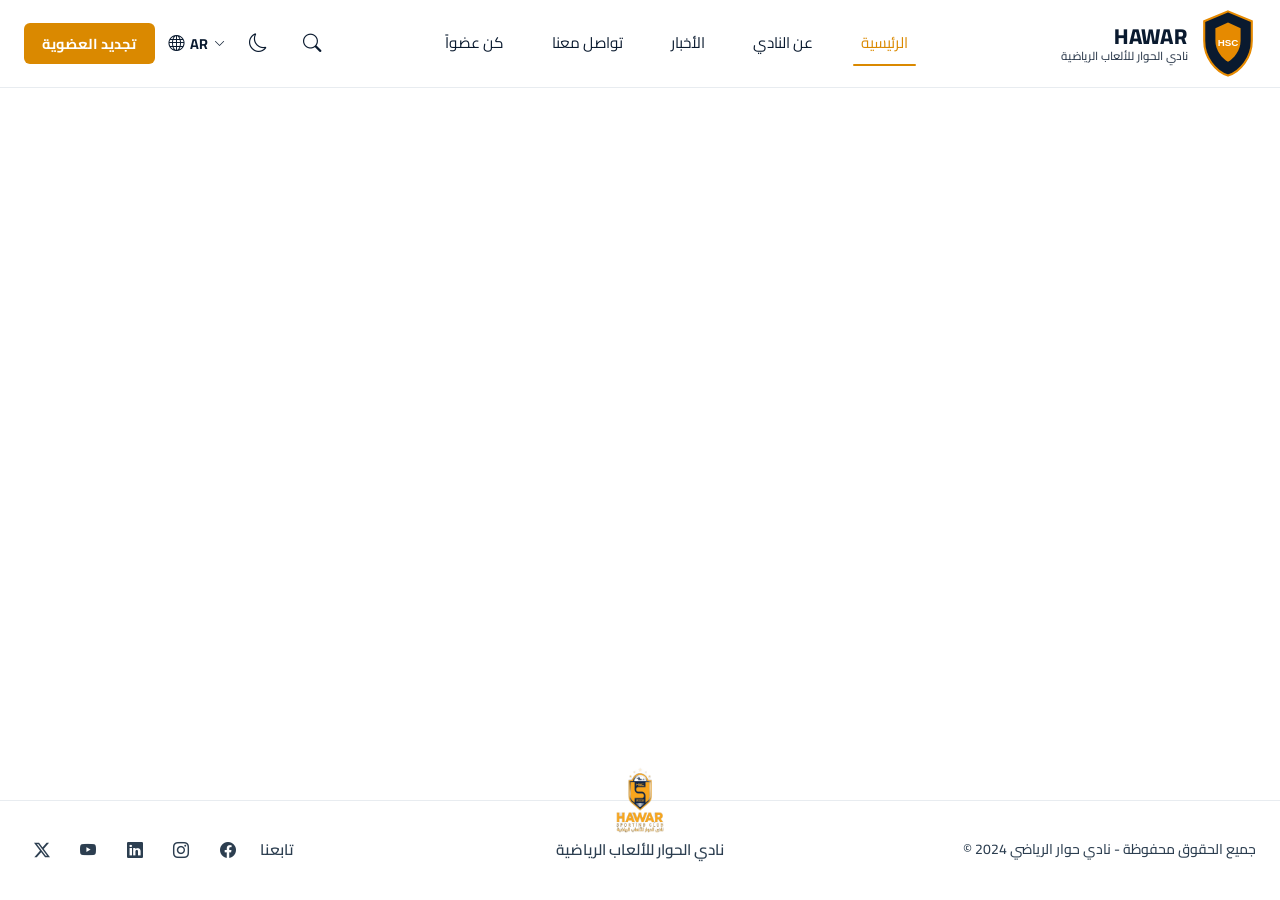
==== index.html @ 937f682c "Initial commit: Hawar Club UI with SCSS, RTL/LTR themes, and president pages Co-authored-by: Cursor " ====
<!DOCTYPE html>
<html lang="ar" dir="rtl">
<head>
    <meta charset="UTF-8">
    <meta name="viewport" content="width=device-width, initial-scale=1.0">
    <title>عن الرئيس</title>

    <link rel="stylesheet" href="css/slick-theme.css" />
    <link rel="stylesheet" href="css/slick.css" />

    <link rel="stylesheet" href="fonts/bootstrap-icons.min.css">
    <link rel="stylesheet" href="css/bootstrap.min.css">
    <link rel="stylesheet" href="css/styleAR.css">
</head>
<body>

    <!-- ===== Navbar ===== -->
    <header class="header">

        <nav class="navbar navbar-expand-lg">
            <div class="width-container">

                <a class="navbar-brand" href="index.html">
                    <img src="assets/Images/logo.svg"
                         alt="Hawar Club"
                         class="logo">
                    <span class="brand-text">
                        <span class="brand-name">HAWAR</span>
                        <span class="brand-sub">نادي الحوار للألعاب الرياضية</span>
                    </span>
                </a>

                <button class="navbar-toggler"
                        type="button"
                        data-bs-toggle="collapse"
                        data-bs-target="#mainNavbar"
                        aria-controls="mainNavbar"
                        aria-expanded="false"
                        aria-label="Toggle navigation">
                    <span class="navbar-toggler-icon"></span>
                </button>

                <div class="collapse navbar-collapse" id="mainNavbar">

                    <ul class="navbar-nav mx-auto">
                        <li class="nav-item">
                            <a class="nav-link active" href="index.html">الرئيسية</a>
                        </li>
                        <li class="nav-item has-dropdown">
                            <a class="nav-link" href="#">عن النادي</a>
                            <ul class="nav-dropdown">
                                <li>
                                    <a href="aboutPresident.html">رؤساء النادي</a>
                                </li>
                                <li>
                                    <a href="#">تاريخ النادي</a>
                                </li>
                            </ul>
                        </li>
                        <li class="nav-item">
                            <a class="nav-link" href="#">الأخبار</a>
                        </li>
                        <li class="nav-item">
                            <a class="nav-link" href="#">تواصل معنا</a>
                        </li>
                        <li class="nav-item">
                            <a class="nav-link" href="#">كن عضواً</a>
                        </li>
                    </ul>

                </div>

                <div class="navbar-actions">

                    <button type="button" class="icon-btn" aria-label="بحث">
                        <i class="bi bi-search"></i>
                    </button>

                    <button type="button"
                            class="icon-btn"
                            id="themeToggle"
                            aria-label="تبديل الوضع">
                        <i class="bi bi-moon" id="themeIcon"></i>
                    </button>

                    <div class="language d-flex align-items-center" role="button" tabindex="0" aria-label="اللغة">
                        <i class="bi bi-chevron-down"></i>
                        <span>AR</span>
                        <i class="bi bi-globe"></i>
                    </div>

                    <a href="#" class="btn-membership">تجديد العضوية</a>

                </div>

            </div>
        </nav>

    </header>

    <!-- ===== Page Content ===== -->
    <main>
        <!-- page content here -->
    </main>

    <!-- ===== Footer ===== -->
    <footer class="footer">

        <div class="width-container">

            <!-- Logo sits on the divider line -->
            <div class="footer-logo-wrap">
                <img src="images/logo.png"
                     alt="Hawar Club"
                     class="footer-logo">
            </div>

            <div class="footer-row">

                <p class="copyright">
                    جميع الحقوق محفوظة - نادي حوار الرياضي 2024 ©
                </p>

                <p class="footer-title">نادي الحوار للألعاب الرياضية</p>

                <div class="footer-social">
                    <span class="social-label">تابعنا</span>
                    <a href="#" aria-label="Facebook"><i class="bi bi-facebook"></i></a>
                    <a href="#" aria-label="Instagram"><i class="bi bi-instagram"></i></a>
                    <a href="#" aria-label="LinkedIn"><i class="bi bi-linkedin"></i></a>
                    <a href="#" aria-label="YouTube"><i class="bi bi-youtube"></i></a>
                    <a href="#" aria-label="X"><i class="bi bi-twitter-x"></i></a>
                </div>

            </div>

        </div>

    </footer>


    <script src="js/jquery-3.6.0.min.js"></script>
    <script src="js/slick.min.js"></script>

    <script src="js/bootstrap.bundle.min.js"></script>
    <script src="js/theme.js"></script>
    <script src="js/main.js"></script>
</body>
</html>
---- css/styleAR.css ----
@charset "UTF-8";
@import url("https://fonts.googleapis.com/css2?family=Cairo:wght@200;300;400;500;600;700;800;900&display=swap");
/*==============================================================================
    SCSS Variables
==============================================================================*/
/*==============================================================================
    Breakpoints
==============================================================================*/
/*==============================================================================
    Mixins
==============================================================================*/
/*==============================================================================
    Placeholders
==============================================================================*/
.footer-social a, .icon-btn {
  display: flex;
  flex-direction: row;
  justify-content: center;
  align-items: center;
}

/*==============================================================================
    Theme — Light is default
==============================================================================*/
:root {
  --primary: rgb(218, 137, 0);
  --primary-dark: #C97400;
  --navy: #0A1A2F;
  --text-color: rgba(13, 31, 55, 1);
  --body-bg: #F6F9Fc;
  --surface: #FFFFFF;
  --surface-hover: #FAFAFA;
  --heading: #0A1A2F;
  --text: #5A6577;
  --border: #E8ECF0;
  --shadow: 0 8px 20px rgba(0, 0, 0, 0.08);
  --card-bg: rgba(255, 255, 255, 1);
  --navbar-bg: #FFFFFF;
  --navbar-text: #0A1A2F;
  --navbar-border: #E8ECF0;
  --footer-bg: rgba(255, 255, 255, 1);
  --footer-text: #2C3E50;
  --footer-muted: #2C3E50;
  --footer-border: #E8ECF0;
  --footer-icon-bg: transparent;
  --footer-icon-color: #2C3E50;
  --breadcrumb-link: #6B7280;
  --breadcrumb-active: #0A1A2F;
  --breadcrumb-divider: #6B7280;
  --dropdown-bg: #FFFFFF;
  --dropdown-text: #0A1A2F;
  --dropdown-border: #E8ECF0;
  --scrollbar-track: #D1D5DB;
  --scrollbar-thumb: rgba(13, 31, 55, 1);
  --slick-dot: #0A1A2F;
}

[data-theme=dark] {
  --text-color: rgba(255, 255, 255, 1);
  --body-bg: rgba(13, 31, 55, 1);
  --surface: #0C1F38;
  --surface-hover: #122845;
  --heading: #FFFFFF;
  --text: #C5CDD8;
  --border: #1A2F4A;
  --shadow: none;
  --card-bg: rgba(4, 22, 45, 1);
  --navbar-bg: #05162B;
  --navbar-text: #FFFFFF;
  --navbar-border: #1A2F4A;
  --footer-bg: rgba(4, 22, 45, 1);
  --footer-text: #D8DEE6;
  --footer-muted: #D8DEE6;
  --footer-border: #1A2F4A;
  --footer-icon-bg: #FFFFFF;
  --footer-icon-color: #05162B;
  --breadcrumb-link: rgba(255, 255, 255, 0.75);
  --breadcrumb-active: #FFFFFF;
  --breadcrumb-divider: rgba(255, 255, 255, 0.75);
  --dropdown-bg: #05162B;
  --dropdown-text: #FFFFFF;
  --dropdown-border: #1A2F4A;
  --scrollbar-track: rgba(255, 255, 255, 0.35);
  --scrollbar-thumb: rgba(218, 137, 0, 1);
  --slick-dot: #FFFFFF;
}

/*==============================================================================
    Base
==============================================================================*/
*,
*::before,
*::after {
  box-sizing: border-box;
}

html {
  height: 100%;
  scroll-behavior: smooth;
  overflow-x: hidden;
  font-size: 16px;
}

.hawar-body {
  background-color: var(--body-bg);
  color: var(--text-color);
}

body {
  margin: 0;
  min-height: 100%;
  min-height: 100vh;
  display: flex;
  flex-direction: column;
  font-family: "Cairo", sans-serif;
  font-size: 1rem;
  font-weight: 400;
  line-height: 1.6;
  overflow-x: hidden;
  transition: background-color 0.25s ease;
}

main {
  flex: 1 0 auto;
}

.footer {
  margin-top: auto;
  flex-shrink: 0;
}

a {
  text-decoration: none;
  color: inherit;
  transition: all 0.3s ease;
}
a:hover {
  color: var(--primary);
}

img {
  max-width: 100%;
  height: auto;
  display: block;
}

button {
  font-family: inherit;
  cursor: pointer;
}

.width-container {
  width: 100%;
  max-width: 1440px;
  margin-inline: auto;
  padding-inline: 24px;
}

/*==============================================================================
    Layout Partials — Navbar & Footer only
==============================================================================*/
/*==============================================================================
    Layout / Navbar
==============================================================================*/
.header {
  position: relative;
  z-index: 999;
}

.navbar {
  height: 88px;
  padding: 0;
  background: var(--navbar-bg);
  border-bottom: 1px solid var(--navbar-border);
  transition: background-color 0.25s ease;
}
.navbar .width-container {
  width: 100%;
  height: 100%;
  display: flex;
  flex-direction: row;
  justify-content: space-between;
  align-items: center;
  flex-wrap: nowrap;
  gap: 1.5rem;
}
.navbar.sticky {
  position: fixed;
  inset: 0 0 auto;
  width: 100%;
  background: var(--navbar-bg);
  box-shadow: 0 8px 20px rgba(0, 0, 0, 0.08);
}

/*======================================
    Brand
======================================*/
.navbar-brand {
  display: flex;
  flex-direction: row;
  justify-content: flex-start;
  align-items: center;
  gap: 0.75rem;
  flex-shrink: 0;
  margin: 0;
  padding: 0;
  text-decoration: none;
}
.navbar-brand .logo {
  width: 56px;
  height: auto;
  transition: all 0.3s ease;
}
.navbar-brand .brand-text {
  display: flex;
  flex-direction: column;
  line-height: 1.2;
}
.navbar-brand .brand-name {
  font-size: 1.35rem;
  font-weight: 800;
  letter-spacing: 0.04em;
  color: var(--navbar-text);
  text-transform: uppercase;
}
.navbar-brand .brand-sub {
  font-size: 0.72rem;
  font-weight: 500;
  color: var(--navbar-text);
  opacity: 0.85;
  white-space: nowrap;
}
.navbar-brand:hover .logo {
  transform: scale(1.04);
}
.navbar-brand:hover .brand-name,
.navbar-brand:hover .brand-sub {
  color: var(--navbar-text);
}

/*======================================
    Navigation Links
======================================*/
.navbar-nav {
  display: flex;
  flex-direction: row;
  justify-content: center;
  align-items: center;
  gap: 2rem;
  margin: 0;
}
.navbar-nav .nav-item {
  position: relative;
}
.navbar-nav .nav-link {
  position: relative;
  padding: 0;
  height: 88px;
  display: flex;
  flex-direction: row;
  justify-content: center;
  align-items: center;
  color: var(--navbar-text);
  font-size: 0.95rem;
  font-weight: 400;
  white-space: nowrap;
  transition: all 0.3s ease;
}
.navbar-nav .nav-link:hover, .navbar-nav .nav-link.active {
  color: rgb(218, 137, 0);
}
.navbar-nav .nav-link::after {
  content: "";
  position: absolute;
  inset-inline-start: 0;
  bottom: 22px;
  width: 0;
  height: 2px;
  background: rgb(218, 137, 0);
  border-radius: 20px;
  transition: all 0.3s ease;
}
.navbar-nav .nav-link:hover::after, .navbar-nav .nav-link.active::after {
  width: 100%;
}
.navbar-nav .nav-item.has-dropdown:hover > .nav-link, .navbar-nav .nav-item.has-dropdown:focus-within > .nav-link {
  color: rgb(218, 137, 0);
}
.navbar-nav .nav-item.has-dropdown:hover > .nav-link::after, .navbar-nav .nav-item.has-dropdown:focus-within > .nav-link::after {
  width: 100%;
}
.navbar-nav .nav-item.has-dropdown:hover > .nav-dropdown, .navbar-nav .nav-item.has-dropdown:focus-within > .nav-dropdown {
  opacity: 1;
  visibility: visible;
  transform: translateY(0);
}
.navbar-nav .nav-dropdown {
  position: absolute;
  top: 100%;
  inset-inline-start: 0;
  z-index: 1000;
  min-width: 180px;
  margin: 0;
  padding: 0;
  list-style: none;
  background: var(--dropdown-bg);
  border: 1px solid var(--dropdown-border);
  box-shadow: 0 8px 20px rgba(0, 0, 0, 0.08);
  opacity: 0;
  visibility: hidden;
  transform: translateY(8px);
  transition: all 0.3s ease;
}
.navbar-nav .nav-dropdown li {
  border-bottom: 1px solid var(--dropdown-border);
}
.navbar-nav .nav-dropdown li:last-child {
  border-bottom: 0;
}
.navbar-nav .nav-dropdown a {
  display: block;
  padding: 0.85rem 1.15rem;
  color: var(--dropdown-text);
  font-size: 0.9rem;
  font-weight: 500;
  white-space: nowrap;
  transition: all 0.3s ease;
}
.navbar-nav .nav-dropdown a:hover, .navbar-nav .nav-dropdown a.active {
  background: rgb(218, 137, 0);
  color: #ffffff;
}

/*======================================
    Actions (search / theme / lang / CTA)
======================================*/
.navbar-actions {
  display: flex;
  flex-direction: row;
  justify-content: center;
  align-items: center;
  gap: 0.85rem;
  flex-shrink: 0;
}

.icon-btn {
  width: 40px;
  height: 40px;
  padding: 0;
  background: transparent;
  border: 0;
  color: var(--navbar-text);
  transition: all 0.3s ease;
}
.icon-btn i {
  font-size: 1.15rem;
  line-height: 1;
}
.icon-btn:hover {
  color: rgb(218, 137, 0);
}

.language {
  display: flex;
  flex-direction: row;
  justify-content: center;
  align-items: center;
  gap: 0.35rem;
  color: var(--navbar-text);
  font-size: 0.9rem;
  font-weight: 700;
  cursor: pointer;
  -webkit-user-select: none;
     -moz-user-select: none;
          user-select: none;
  transition: all 0.3s ease;
}
.language i {
  font-size: 1rem;
}
.language .bi-chevron-down {
  font-size: 0.7rem;
}
.language:hover {
  color: rgb(218, 137, 0);
}

.btn-membership {
  display: inline-flex;
  align-items: center;
  justify-content: center;
  padding: 0.55rem 1.15rem;
  background: rgb(218, 137, 0);
  color: #ffffff;
  font-size: 0.9rem;
  font-weight: 700;
  border: 0;
  border-radius: 6px;
  white-space: nowrap;
  transition: all 0.3s ease;
}
.btn-membership:hover {
  background: #C97400;
  color: #ffffff;
}

/*======================================
    Mobile Toggle
======================================*/
.navbar-toggler {
  border: 0;
  background: transparent;
  padding: 0.25rem;
  color: var(--navbar-text);
  box-shadow: none;
}
.navbar-toggler:focus {
  box-shadow: none;
}
.navbar-toggler .navbar-toggler-icon {
  width: 1.5rem;
  height: 1.5rem;
  background-image: none;
  display: flex;
  flex-direction: row;
  justify-content: center;
  align-items: center;
}
.navbar-toggler .navbar-toggler-icon::before {
  content: "\f479";
  font-family: "bootstrap-icons";
  font-size: 1.5rem;
  color: var(--navbar-text);
}

/*==============================================================================
    Layout / Footer
    Logo sits above the divider line (Figma)
==============================================================================*/
.footer {
  position: relative;
  padding-bottom: 2rem;
  padding-top: 0;
  background: var(--footer-bg);
  color: var(--footer-text);
  overflow-x: clip;
  transition: background-color 0.25s ease;
}
.footer::before {
  content: "";
  position: absolute;
  top: 0;
  left: 0;
  right: 0;
  width: 100%;
  height: 1px;
  background: var(--footer-border);
  pointer-events: none;
}
.footer .width-container {
  position: relative;
  width: 100%;
}

/*======================================
    Logo — centered, sits on the divider
======================================*/
.footer-logo-wrap {
  position: absolute;
  top: 0;
  left: 50%;
  transform: translate(-50%, -50%);
  z-index: 2;
  padding-inline: 16px;
  transition: background-color 0.25s ease;
}

.footer-logo {
  width: 85px;
  height: 85px;
  display: block;
}

/*======================================
    Divider row — line + content under it
======================================*/
.footer-row {
  display: flex;
  flex-direction: row;
  justify-content: space-between;
  align-items: center;
  gap: 1.5rem;
  flex-wrap: wrap;
  padding-top: 2rem;
}

.footer-title {
  margin: 0;
  flex: 0 1 auto;
  font-size: 0.95rem;
  font-weight: 600;
  line-height: 1.4;
  color: var(--footer-text);
  text-align: center;
  white-space: nowrap;
}

.copyright {
  margin: 0;
  flex: 1 1 240px;
  font-size: 0.875rem;
  font-weight: 500;
  line-height: 1.4;
  color: var(--footer-muted);
  text-align: start;
}

.footer-social {
  display: flex;
  flex-direction: row;
  justify-content: flex-end;
  align-items: center;
  flex: 1 1 240px;
  flex-wrap: wrap;
  gap: 0.65rem;
}
.footer-social .social-label {
  font-size: 0.95rem;
  font-weight: 600;
  color: var(--footer-text);
  margin-inline-end: 0.25rem;
}
.footer-social a {
  width: 36px;
  height: 36px;
  border-radius: 50%;
  background: var(--footer-icon-bg);
  color: var(--footer-icon-color);
  transition: all 0.3s ease;
}
.footer-social a i {
  font-size: 1rem;
  line-height: 1;
}
.footer-social a:hover {
  background: rgb(218, 137, 0);
  color: #ffffff;
}

/*======================================
    Large tablets & down (< 992px)
======================================*/
@media (max-width: 992px) {
  html {
    font-size: 15px;
  }
  .navbar {
    height: auto;
    min-height: 72px;
    padding-block: 0.75rem;
  }
  .navbar .width-container {
    display: flex;
    flex-wrap: wrap;
    align-items: center;
    -moz-column-gap: 0.75rem;
         column-gap: 0.75rem;
    row-gap: 0.75rem;
  }
  .navbar-brand {
    order: 1;
    margin-inline-end: auto;
  }
  .navbar-brand .logo {
    width: 48px;
  }
  .navbar-brand .brand-name {
    font-size: 1.15rem;
  }
  .navbar-toggler {
    order: 2;
    display: block;
    margin-inline-start: 0;
  }
  .navbar-actions {
    order: 3;
    flex: 0 0 100%;
    width: 100%;
    justify-content: space-around;
    gap: 0.5rem;
    padding-top: 0.75rem;
    border-top: 1px solid var(--navbar-border);
  }
  .navbar-actions .btn-membership {
    padding: 0.45rem 0.75rem;
    font-size: 0.8rem;
  }
  .navbar-actions .language span {
    display: none;
  }
  .navbar-collapse {
    order: 4;
    flex: 0 0 100%;
    width: 100%;
    margin-top: 0;
    padding-top: 0.75rem;
    border-top: 1px solid var(--navbar-border);
  }
  .navbar-nav {
    flex-direction: column;
    align-items: stretch;
    gap: 0;
  }
  .navbar-nav .nav-link {
    height: auto;
    padding: 0.85rem 0;
    justify-content: flex-start;
  }
  .navbar-nav .nav-link::after {
    display: none;
  }
  .navbar-nav .nav-item.has-dropdown > .nav-dropdown {
    position: static;
    opacity: 1;
    visibility: visible;
    transform: none;
    box-shadow: none;
    border: 0;
    margin-inline-start: 0.75rem;
    margin-bottom: 0.5rem;
    background: transparent;
    min-width: 0;
  }
  .navbar-nav .nav-item.has-dropdown > .nav-dropdown a {
    padding: 0.65rem 0.85rem;
  }
  .footer {
    padding-bottom: 1.75rem;
    padding-top: 0;
    text-align: center;
  }
  .footer-logo {
    width: 60px;
    height: 60px;
  }
  .footer-row {
    flex-direction: column;
    align-items: center;
    gap: 1.25rem;
    padding-top: 1.5rem;
  }
  .copyright,
  .footer-social,
  .footer-title {
    flex: 0 0 auto;
    width: 100%;
    justify-content: center;
    text-align: center;
  }
  .footer-title {
    white-space: normal;
    order: -1;
  }
  .width-container {
    padding-inline: 16px;
  }
}
/*======================================
    Tablets & phones (< 768px)
======================================*/
@media (max-width: 768px) {
  html {
    font-size: 14px;
  }
  .about-president {
    padding-block: 1.5rem 2rem;
  }
  .about-president .president-image img {
    height: auto;
    max-height: none;
  }
  .about-president .president-scroll {
    max-height: none !important;
    height: auto;
    overflow: visible;
  }
  .about-president .president-details {
    max-height: none !important;
    height: auto;
    overflow: visible !important;
    padding-inline-end: 0;
  }
  .about-president .president-scrollbar {
    display: none !important;
  }
  .page-title {
    font-size: 1.5rem;
  }
}
/*======================================
    Small phones (< 576px)
======================================*/
@media (max-width: 576px) {
  html {
    font-size: 13px;
  }
  .navbar-actions .btn-membership {
    padding: 0.4rem 0.6rem;
    font-size: 0.75rem;
  }
  .navbar-actions .icon-btn {
    width: 36px;
    height: 36px;
  }
  .card img {
    height: 400px !important;
  }
  .footer-logo {
    width: 52px;
    height: 52px;
  }
  .copyright {
    font-size: 0.8rem;
  }
}
/*==============================================================================
    Global Slick Dots
==============================================================================*/
.slick-dots {
  position: relative;
  bottom: 0;
  display: flex !important;
  justify-content: center;
  align-items: center;
  gap: 0.5rem;
  margin: 1.25rem 0 0;
  padding: 0;
  list-style: none;
  width: 100%;
}
.slick-dots li {
  width: auto;
  height: auto;
  margin: 0;
  padding: 0;
}
.slick-dots li button {
  width: 8px;
  height: 8px;
  padding: 0;
  border: 0;
  border-radius: 50px;
  background: var(--slick-dot);
  opacity: 1;
  font-size: 0;
  line-height: 0;
  transition: all 0.3s ease;
}
.slick-dots li button::before {
  display: none;
}
.slick-dots li button:hover, .slick-dots li button:focus {
  opacity: 0.75;
}
.slick-dots li.slick-active button {
  width: 28px;
  height: 8px;
  border-radius: 50px;
  background: var(--slick-dot);
  opacity: 1;
}

/*==============================================================================
    Breadcrumb + Page Title
==============================================================================*/
.breadcrumb {
  --bs-breadcrumb-divider: "/";
  display: flex;
  flex-wrap: wrap;
  align-items: center;
  margin-bottom: 0.75rem;
  padding: 0;
  background: transparent;
  font-size: 0.95rem;
  font-weight: 400;
  list-style: none;
}
.breadcrumb .breadcrumb-item {
  display: inline-flex;
  align-items: center;
  float: none;
}
.breadcrumb .breadcrumb-item a {
  color: var(--breadcrumb-link);
  font-weight: 400;
}
.breadcrumb .breadcrumb-item a:hover {
  color: var(--primary);
}
.breadcrumb .breadcrumb-item.active {
  color: var(--breadcrumb-active);
  font-weight: 700;
}
.breadcrumb .breadcrumb-item + .breadcrumb-item {
  padding-left: 0;
  padding-right: 0;
}
.breadcrumb .breadcrumb-item + .breadcrumb-item::before {
  float: none;
  padding-left: 0.5rem;
  padding-right: 0.5rem;
  color: var(--breadcrumb-divider);
  font-weight: 400;
  content: "/";
}

.page-title {
  margin: 0;
  font-size: clamp(1.75rem, 2.5vw, 2.25rem);
  font-weight: 400;
  color: var(--heading);
}

.about-president {
  flex: 1 0 auto;
  padding-block: 2rem 3rem;
}
.about-president .president-info .president-image img {
  height: 37rem;
  -o-object-fit: cover;
     object-fit: cover;
  -o-object-position: top;
     object-position: top;
}
.about-president .president-info .president-scroll {
  position: relative;
  max-height: none;
}
.about-president .president-info .president-details {
  color: var(--text-color);
  font-size: 0.9rem;
  max-height: 34rem;
  overflow-y: auto;
  padding-inline-end: 1rem;
  scrollbar-width: none;
  -ms-overflow-style: none;
}
.about-president .president-info .president-details::-webkit-scrollbar {
  display: none;
  width: 0;
  height: 0;
}
.about-president .president-info .president-scrollbar {
  position: absolute;
  inset-block: 0;
  inset-inline-end: 0;
  width: 8px;
  background: transparent;
  border-radius: 50px;
  pointer-events: auto;
  opacity: 0;
  transition: opacity 0.2s ease;
}
.about-president .president-info .president-scrollbar.is-visible, .about-president .president-info .president-scrollbar.is-dragging {
  opacity: 1;
}
.about-president .president-info .president-scrollbar::before {
  content: "";
  position: absolute;
  inset-block: 0;
  width: 6px;
  background: var(--scrollbar-track);
  border-radius: 50px;
  pointer-events: none;
}
.about-president .president-info .president-scrollbar-thumb {
  position: absolute;
  top: 0;
  z-index: 1;
  width: 6px;
  min-height: 32px;
  margin-inline: auto;
  background: var(--scrollbar-thumb);
  border-radius: 50px;
  pointer-events: auto;
}
.about-president .president-info .president-scrollbar-thumb:active {
  cursor: grabbing;
}
.about-president .president-slider .slider .slick-list {
  padding: 4px 0 8px;
  margin: 0 -12px;
}
.about-president .president-slider .slider .slick-slide {
  padding: 0 1.5rem;
  margin: 0 !important;
}
.about-president .president-slider .slider .slick-slide > div {
  height: 100%;
}
.about-president .president-slider .slider .card {
  background: var(--card-bg);
  color: var(--text-color);
  border: 1px solid var(--primary);
  overflow: hidden;
  height: 100%;
  box-shadow: none;
  transition: border-color 0.25s ease;
}
.about-president .president-slider .slider .card img {
  height: 500px;
  -o-object-fit: cover;
     object-fit: cover;
  -o-object-position: top;
     object-position: top;
  display: block;
}/*# sourceMappingURL=styleAR.css.map */
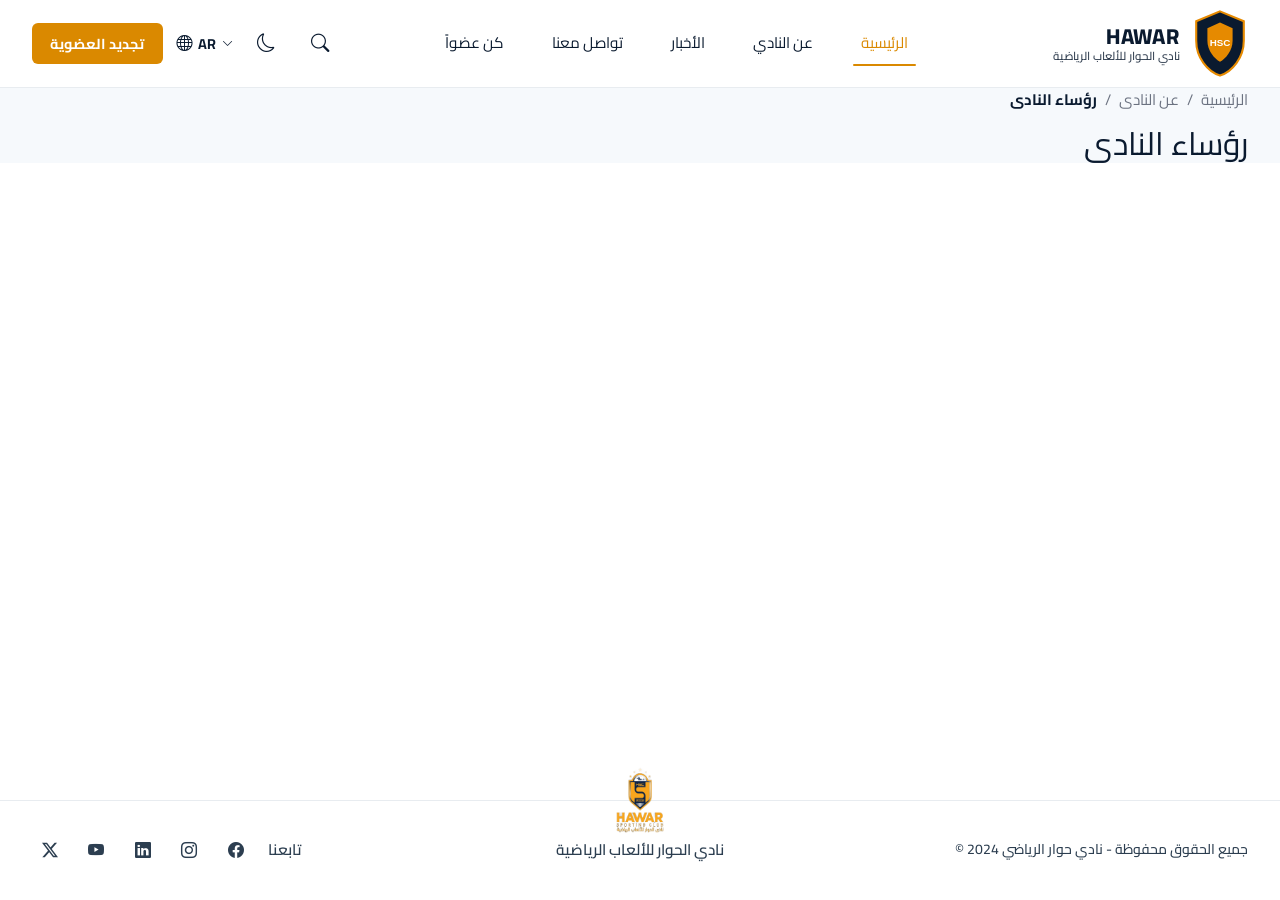
==== commit 6c5c7131: "News & NewsDetails" ====
--- a/index.html
+++ b/index.html
@@ -3,14 +3,20 @@
 <head>
     <meta charset="UTF-8">
     <meta name="viewport" content="width=device-width, initial-scale=1.0">
-    <title>عن الرئيس</title>
+    <title>Hawar Club</title>
+    <script src="js/lang-boot.js"></script>
 
     <link rel="stylesheet" href="css/slick-theme.css" />
     <link rel="stylesheet" href="css/slick.css" />
 
     <link rel="stylesheet" href="fonts/bootstrap-icons.min.css">
     <link rel="stylesheet" href="css/bootstrap.min.css">
-    <link rel="stylesheet" href="css/styleAR.css">
+    <link id="mainStylesheet" rel="stylesheet" href="css/styleAR.css">
+    <script>
+        if (window.__hawarLang === "en") {
+            document.getElementById("mainStylesheet").href = "css/styleEN.css";
+        }
+    </script>
 </head>
 <body>
 
@@ -26,7 +32,7 @@
                          class="logo">
                     <span class="brand-text">
                         <span class="brand-name">HAWAR</span>
-                        <span class="brand-sub">نادي الحوار للألعاب الرياضية</span>
+                        <span class="brand-sub" data-i18n="brandSub">نادي الحوار للألعاب الرياضية</span>
                     </span>
                 </a>
 
@@ -44,21 +50,21 @@
 
                     <ul class="navbar-nav mx-auto">
                         <li class="nav-item">
-                            <a class="nav-link active" href="index.html">الرئيسية</a>
+                            <a class="nav-link active" href="index.html" data-i18n="home">الرئيسية</a>
                         </li>
                         <li class="nav-item has-dropdown">
-                            <a class="nav-link" href="#">عن النادي</a>
+                            <a class="nav-link" href="#" data-i18n="about">عن النادي</a>
                             <ul class="nav-dropdown">
                                 <li>
-                                    <a href="aboutPresident.html">رؤساء النادي</a>
+                                    <a href="aboutPresident.html" data-i18n="presidents">رؤساء النادي</a>
                                 </li>
                                 <li>
-                                    <a href="#">تاريخ النادي</a>
+                                    <a href="aboutHistory.html" data-i18n="history">تاريخ النادي</a>
                                 </li>
                             </ul>
                         </li>
                         <li class="nav-item">
-                            <a class="nav-link" href="#">الأخبار</a>
+                            <a class="nav-link" href="newsList.html" data-i18n="news">الأخبار</a>
                         </li>
                         <li class="nav-item">
                             <a class="nav-link" href="#">تواصل معنا</a>
@@ -89,7 +95,7 @@
                         <i class="bi bi-globe"></i>
                     </div>
 
-                    <a href="#" class="btn-membership">تجديد العضوية</a>
+                    <a href="#" class="btn-membership" data-i18n="renew">تجديد العضوية</a>
 
                 </div>
 
@@ -99,9 +105,20 @@
     </header>
 
     <!-- ===== Page Content ===== -->
-    <main>
-        <!-- page content here -->
-    </main>
+    <section class=" hawar-body">
+        <div class="width-container">
+            <!-- BreadCrumb -->
+            <nav aria-label="breadcrumb">
+                <ol class="breadcrumb">
+                    <li class="breadcrumb-item"><a href="#">الرئيسية</a></li>
+                    <li class="breadcrumb-item"><a href="#">عن النادى</a></li>
+                    <li class="breadcrumb-item active" aria-current="page">رؤساء النادى</li>
+                </ol>
+            </nav>
+
+            <h1 class="page-title">رؤساء النادى</h1>
+        </div>
+    </section>
 
     <!-- ===== Footer ===== -->
     <footer class="footer">
@@ -117,14 +134,14 @@
 
             <div class="footer-row">
 
-                <p class="copyright">
+                <p class="copyright" data-i18n="copyright">
                     جميع الحقوق محفوظة - نادي حوار الرياضي 2024 ©
                 </p>
 
-                <p class="footer-title">نادي الحوار للألعاب الرياضية</p>
+                <p class="footer-title" data-i18n="footerTitle">نادي الحوار للألعاب الرياضية</p>
 
                 <div class="footer-social">
-                    <span class="social-label">تابعنا</span>
+                    <span class="social-label" data-i18n="follow">تابعنا</span>
                     <a href="#" aria-label="Facebook"><i class="bi bi-facebook"></i></a>
                     <a href="#" aria-label="Instagram"><i class="bi bi-instagram"></i></a>
                     <a href="#" aria-label="LinkedIn"><i class="bi bi-linkedin"></i></a>
@@ -143,6 +160,7 @@
     <script src="js/slick.min.js"></script>
 
     <script src="js/bootstrap.bundle.min.js"></script>
+    <script src="js/language.js"></script>
     <script src="js/theme.js"></script>
     <script src="js/main.js"></script>
 </body>
--- a/css/styleAR.css
+++ b/css/styleAR.css
@@ -12,7 +12,8 @@
 /*==============================================================================
     Placeholders
 ==============================================================================*/
-.footer-social a, .icon-btn {
+.news-details .image-gallery_slider-arrow, .gallery-lightbox-prev,
+.gallery-lightbox-next, .gallery-lightbox-close, .image-gallery-arrow, .footer-social a, .icon-btn {
   display: flex;
   flex-direction: row;
   justify-content: center;
@@ -20,7 +21,7 @@
 }
 
 /*==============================================================================
-    Theme — Light is default
+    Theme â€” Light is default
 ==============================================================================*/
 :root {
   --primary: rgb(218, 137, 0);
@@ -35,6 +36,7 @@
   --border: #E8ECF0;
   --shadow: 0 8px 20px rgba(0, 0, 0, 0.08);
   --card-bg: rgba(255, 255, 255, 1);
+  --overlay-bg: rgba(255, 255, 255, .7);
   --navbar-bg: #FFFFFF;
   --navbar-text: #0A1A2F;
   --navbar-border: #E8ECF0;
@@ -65,6 +67,7 @@
   --border: #1A2F4A;
   --shadow: none;
   --card-bg: rgba(4, 22, 45, 1);
+  --overlay-bg: rgba(4, 22, 45, 0.7);
   --navbar-bg: #05162B;
   --navbar-text: #FFFFFF;
   --navbar-border: #1A2F4A;
@@ -120,6 +123,66 @@
   transition: background-color 0.25s ease;
 }
 
+.object-fit-cover {
+  -o-object-fit: cover;
+     object-fit: cover;
+}
+
+.object-position-top {
+  -o-object-position: top;
+     object-position: top;
+}
+
+.pagination {
+  display: flex;
+  flex-wrap: wrap;
+  align-items: center;
+  justify-content: center;
+  gap: 0.5rem;
+  padding: 0;
+  margin: 0;
+}
+.pagination .page-item {
+  margin: 0;
+}
+.pagination .page-item:not(:first-child) .page-link {
+  margin-inline-start: 0;
+  margin-left: 0;
+  margin-right: 0;
+}
+.pagination .page-link {
+  display: flex;
+  align-items: center;
+  justify-content: center;
+  min-width: 2.25rem;
+  color: rgb(51, 51, 51);
+  background-color: rgb(255, 255, 255);
+  border: 1px solid var(--border);
+  transition: all 0.3s ease;
+  border-radius: 6px;
+  margin: 0;
+  font-weight: 600;
+  font-size: 13px;
+}
+.pagination .page-link:hover, .pagination .page-link:focus {
+  color: rgb(255, 255, 255);
+  background-color: var(--primary);
+  border-color: var(--border);
+}
+.pagination .page-link:disabled, .pagination .page-link.disabled {
+  color: rgb(124, 124, 124);
+  pointer-events: none;
+}
+.pagination .page-link i {
+  color: var(--text-color);
+}
+.pagination .page-item.active .page-link {
+  z-index: 3;
+  color: white !important;
+  background-color: var(--primary);
+  border-color: var(--primary);
+}
+
 main {
   flex: 1 0 auto;
 }
@@ -153,18 +216,19 @@
   width: 100%;
   max-width: 1440px;
   margin-inline: auto;
-  padding-inline: 24px;
+  padding-inline: 2rem;
+  position: relative;
 }
 
 /*==============================================================================
-    Layout Partials — Navbar & Footer only
+    Layout Partials â€” Navbar & Footer only
 ==============================================================================*/
 /*==============================================================================
     Layout / Navbar
 ==============================================================================*/
 .header {
   position: relative;
-  z-index: 999;
+  z-index: 1100;
 }
 
 .navbar {
@@ -292,13 +356,14 @@
 .navbar-nav .nav-item.has-dropdown:hover > .nav-dropdown, .navbar-nav .nav-item.has-dropdown:focus-within > .nav-dropdown {
   opacity: 1;
   visibility: visible;
-  transform: translateY(0);
+  pointer-events: auto;
+  transition-delay: 0s;
 }
 .navbar-nav .nav-dropdown {
   position: absolute;
   top: 100%;
   inset-inline-start: 0;
-  z-index: 1000;
+  z-index: 1101;
   min-width: 180px;
   margin: 0;
   padding: 0;
@@ -308,8 +373,17 @@
   box-shadow: 0 8px 20px rgba(0, 0, 0, 0.08);
   opacity: 0;
   visibility: hidden;
-  transform: translateY(8px);
-  transition: all 0.3s ease;
+  pointer-events: none;
+  transition: opacity 0.2s ease, visibility 0.2s ease;
+  transition-delay: 0.12s;
+}
+.navbar-nav .nav-dropdown::before {
+  content: "";
+  position: absolute;
+  left: 0;
+  right: 0;
+  bottom: 100%;
+  height: 12px;
 }
 .navbar-nav .nav-dropdown li {
   border-bottom: 1px solid var(--dropdown-border);
@@ -547,6 +621,189 @@
   color: #ffffff;
 }
 
+/*==============================================================================
+    Global Image Gallery + Lightbox (class-based, reusable)
+    Must stay above responsive so breakpoint flex widths win.
+==============================================================================*/
+.image-gallery {
+  position: relative;
+  display: flex;
+  align-items: center;
+  gap: 0.75rem;
+  margin-top: 1.25rem;
+}
+
+.image-gallery-viewport {
+  flex: 1;
+  min-width: 0;
+  overflow: hidden;
+  padding: 2px;
+  margin: -2px;
+}
+
+.image-gallery-track {
+  display: flex;
+  width: 100%;
+  gap: 1rem;
+  transition: transform 0.35s ease;
+}
+
+.image-gallery-item {
+  flex: 0 0 calc((100% - 4rem) / 5);
+  padding: 0;
+  border: 0;
+  background: transparent;
+  cursor: pointer;
+  border-radius: 16px;
+  overflow: visible;
+  outline: none;
+}
+.image-gallery-item:focus-visible {
+  box-shadow: 0 0 0 3px rgba(218, 137, 0, 0.45);
+}
+
+.image-gallery-thumb {
+  display: block;
+  width: 100%;
+  aspect-ratio: 4/3;
+  -o-object-fit: cover;
+     object-fit: cover;
+  border-radius: 16px;
+  border: 0;
+  box-shadow: 0 0 0 1px rgb(218, 137, 0);
+  transition: transform 0.3s ease;
+}
+
+.image-gallery-item:hover .image-gallery-thumb {
+  transform: scale(1.02);
+}
+
+.image-gallery-arrow {
+  flex-shrink: 0;
+  width: 42px;
+  height: 42px;
+  padding: 0;
+  border: 0;
+  border-radius: 50%;
+  background: rgb(218, 137, 0);
+  color: #ffffff;
+  cursor: pointer;
+  transition: all 0.3s ease;
+}
+.image-gallery-arrow i {
+  font-size: 1.15rem;
+  line-height: 1;
+}
+.image-gallery-arrow:hover:not(:disabled) {
+  background: #C97400;
+  color: #ffffff;
+}
+.image-gallery-arrow:disabled, .image-gallery-arrow.is-muted {
+  opacity: 0.35;
+  cursor: default;
+  pointer-events: none;
+}
+.image-gallery-arrow[hidden] {
+  display: none !important;
+}
+
+.gallery-lightbox {
+  position: fixed;
+  inset: 0;
+  z-index: 10000;
+  display: flex;
+  align-items: center;
+  justify-content: center;
+  padding: 1.5rem;
+}
+.gallery-lightbox[hidden] {
+  display: none !important;
+}
+
+.gallery-lightbox-backdrop {
+  position: absolute;
+  inset: 0;
+  background: rgba(5, 22, 43, 0.55);
+  backdrop-filter: blur(10px);
+  -webkit-backdrop-filter: blur(10px);
+}
+
+.gallery-lightbox-close {
+  position: absolute;
+  top: 1.25rem;
+  inset-inline-end: 1.25rem;
+  z-index: 2;
+  width: 44px;
+  height: 44px;
+  padding: 0;
+  border: 0;
+  background: transparent;
+  color: #ffffff;
+  cursor: pointer;
+}
+.gallery-lightbox-close i {
+  font-size: 1.5rem;
+}
+
+.gallery-lightbox-prev,
+.gallery-lightbox-next {
+  position: absolute;
+  top: 50%;
+  z-index: 2;
+  transform: translateY(-50%);
+  width: 48px;
+  height: 48px;
+  padding: 0;
+  border: 0;
+  background: transparent;
+  color: #ffffff;
+  cursor: pointer;
+  transition: all 0.3s ease;
+}
+.gallery-lightbox-prev i,
+.gallery-lightbox-next i {
+  font-size: 2.25rem;
+  line-height: 1;
+}
+.gallery-lightbox-prev:disabled, .gallery-lightbox-prev.is-muted,
+.gallery-lightbox-next:disabled,
+.gallery-lightbox-next.is-muted {
+  opacity: 0.3;
+  cursor: default;
+  pointer-events: none;
+}
+
+.gallery-lightbox-prev {
+  inset-inline-start: 1rem;
+}
+
+.gallery-lightbox-next {
+  inset-inline-end: 1rem;
+}
+
+.gallery-lightbox-figure {
+  position: relative;
+  z-index: 1;
+  margin: 0;
+  width: 30rem;
+  height: 30rem;
+  overflow: hidden;
+  border-radius: 10px;
+  border: 1px solid rgb(218, 137, 0);
+  background: rgba(0, 0, 0, 0.35);
+}
+
+.gallery-lightbox-img {
+  display: block;
+  width: 100%;
+  height: 100%;
+  -o-object-fit: cover;
+     object-fit: cover;
+  -o-object-position: center;
+     object-position: center;
+  border-radius: 10px;
+}
+
 /*======================================
     Large tablets & down (< 992px)
 ======================================*/
@@ -623,6 +880,7 @@
     position: static;
     opacity: 1;
     visibility: visible;
+    pointer-events: auto;
     transform: none;
     box-shadow: none;
     border: 0;
@@ -630,6 +888,10 @@
     margin-bottom: 0.5rem;
     background: transparent;
     min-width: 0;
+    transition: none;
+  }
+  .navbar-nav .nav-item.has-dropdown > .nav-dropdown::before {
+    display: none;
   }
   .navbar-nav .nav-item.has-dropdown > .nav-dropdown a {
     padding: 0.65rem 0.85rem;
@@ -664,6 +926,23 @@
   .width-container {
     padding-inline: 16px;
   }
+  .image-gallery-item {
+    flex: 0 0 calc((100% - 2rem) / 3);
+  }
+  .about-history .bg img {
+    height: 22rem;
+  }
+  .news-slider .news-slide-content h3 {
+    font-size: 1.2rem;
+  }
+}
+/*======================================
+    Tablets & up (>= 768px)
+======================================*/
+@media (min-width: 768px) {
+  .news-slider .news-slide-media {
+    margin-bottom: 0;
+  }
 }
 /*======================================
     Tablets & phones (< 768px)
@@ -672,29 +951,124 @@
   html {
     font-size: 14px;
   }
-  .about-president {
+  .about-president,
+  .news-details {
     padding-block: 1.5rem 2rem;
   }
-  .about-president .president-image img {
+  .about-president .president-image img,
+  .about-president .news-details_image img,
+  .news-details .president-image img,
+  .news-details .news-details_image img {
     height: auto;
     max-height: none;
   }
-  .about-president .president-scroll {
+  .about-president .president-scroll,
+  .about-president .news-details-scroll,
+  .news-details .president-scroll,
+  .news-details .news-details-scroll {
     max-height: none !important;
-    height: auto;
+    height: auto !important;
     overflow: visible;
   }
-  .about-president .president-details {
+  .about-president .president-details,
+  .about-president .news-details-content,
+  .news-details .president-details,
+  .news-details .news-details-content {
     max-height: none !important;
     height: auto;
     overflow: visible !important;
     padding-inline-end: 0;
   }
-  .about-president .president-scrollbar {
+  .about-president .president-scrollbar,
+  .about-president .news-details-scrollbar,
+  .news-details .president-scrollbar,
+  .news-details .news-details-scrollbar {
     display: none !important;
+  }
+  .about-president .image-gallery_slider,
+  .news-details .image-gallery_slider {
+    padding: 1rem;
+  }
+  .about-president .image-gallery_slider-main,
+  .news-details .image-gallery_slider-main {
+    height: 16rem;
+  }
+  .about-president .image-gallery_slider-thumb,
+  .news-details .image-gallery_slider-thumb {
+    flex: 0 0 calc((100% - 1.5rem) / 3);
   }
   .page-title {
     font-size: 1.5rem;
+  }
+  .image-gallery-item {
+    flex: 0 0 calc((100% - 1rem) / 2);
+  }
+  .image-gallery-arrow {
+    width: 36px;
+    height: 36px;
+  }
+  .gallery-lightbox-figure {
+    width: min(30rem, 90vw);
+    height: min(30rem, 65vh);
+  }
+  .about-history .bg img {
+    height: 16rem;
+  }
+  .news-slider .news-slide-content h3 {
+    font-size: 1.1rem;
+  }
+  .news-slider .news-slide-content p {
+    font-size: 0.9rem;
+  }
+  .news-slider .news-slide-content .btn-orange {
+    margin-top: 1rem;
+  }
+  .news-slider .slide-img {
+    aspect-ratio: 16/10;
+  }
+  .News-list .select-activaties {
+    display: block;
+    width: 100%;
+    min-width: 0;
+  }
+  .News-list .news-cardsList .row {
+    --bs-gutter-x: 0.5rem;
+    --bs-gutter-y: 1.5rem !important;
+  }
+  .News-list .news-cardsList .card {
+    padding: 0.4rem !important;
+  }
+  .News-list .news-cardsList .card img {
+    height: 10rem;
+  }
+  .News-list .news-cardsList .card .card-body {
+    padding: 0.4rem 0 0 !important;
+  }
+  .News-list .news-cardsList .card .card-body .btn-highlight {
+    margin-bottom: 0.25rem !important;
+    padding: 0.2rem 0.6rem;
+    font-size: 0.75rem;
+  }
+  .News-list .news-cardsList .card .card-body h5 {
+    font-size: 0.9rem;
+    margin-bottom: 0.25rem;
+    min-height: 0;
+  }
+  .News-list .news-cardsList .card .card-body p {
+    font-size: 0.8rem;
+    margin-bottom: 0.25rem;
+  }
+  .News-list .news-cardsList .card .card-body .card-text {
+    min-height: 0;
+    -webkit-line-clamp: 2;
+  }
+  .News-list .news-cardsList .card .card-body .card-date {
+    margin-bottom: 0.25rem;
+  }
+  .News-list .news-cardsList .card .card-body .card-actions,
+  .News-list .news-cardsList .card .card-body .d-grid {
+    padding-top: 0.35rem;
+    margin-top: auto;
   }
 }
 /*======================================
@@ -721,6 +1095,40 @@
   }
   .copyright {
     font-size: 0.8rem;
+  }
+  .image-gallery {
+    gap: 0.5rem;
+  }
+  .image-gallery-item {
+    flex: 0 0 100%;
+  }
+  .image-gallery-track {
+    gap: 0.75rem;
+  }
+  .gallery-lightbox-prev,
+  .gallery-lightbox-next {
+    width: 40px;
+    height: 40px;
+  }
+  .gallery-lightbox-prev i,
+  .gallery-lightbox-next i {
+    font-size: 1.75rem;
+  }
+  .gallery-lightbox-figure {
+    width: min(30rem, 92vw);
+    height: min(30rem, 70vh);
+  }
+  .about-history .bg img {
+    height: 12rem;
+  }
+  .news-slider .news-slide-content h3 {
+    font-size: 1rem;
+  }
+  .news-details .image-gallery_slider-main {
+    height: 12rem;
+  }
+  .news-details .image-gallery_slider-thumb {
+    flex: 0 0 calc((100% - 0.75rem) / 2);
   }
 }
 /*==============================================================================
@@ -821,22 +1229,32 @@
   color: var(--heading);
 }
 
-.about-president {
+.about-president,
+.news-details {
   flex: 1 0 auto;
-  padding-block: 2rem 3rem;
-}
-.about-president .president-info .president-image img {
+  padding-top: 2rem;
+}
+.about-president .president-image img,
+.about-president .news-details_image img,
+.news-details .president-image img,
+.news-details .news-details_image img {
   height: 37rem;
-  -o-object-fit: cover;
-     object-fit: cover;
-  -o-object-position: top;
-     object-position: top;
-}
-.about-president .president-info .president-scroll {
+}
+.about-president .president-title,
+.news-details .president-title {
+  color: rgb(218, 137, 0);
+}
+.about-president .president-scroll,
+.about-president .news-details-scroll,
+.news-details .president-scroll,
+.news-details .news-details-scroll {
   position: relative;
   max-height: none;
 }
-.about-president .president-info .president-details {
+.about-president .president-details,
+.about-president .news-details-content,
+.news-details .president-details,
+.news-details .news-details-content {
   color: var(--text-color);
   font-size: 0.9rem;
   max-height: 34rem;
@@ -845,12 +1263,18 @@
   scrollbar-width: none;
   -ms-overflow-style: none;
 }
-.about-president .president-info .president-details::-webkit-scrollbar {
+.about-president .president-details::-webkit-scrollbar,
+.about-president .news-details-content::-webkit-scrollbar,
+.news-details .president-details::-webkit-scrollbar,
+.news-details .news-details-content::-webkit-scrollbar {
   display: none;
   width: 0;
   height: 0;
 }
-.about-president .president-info .president-scrollbar {
+.about-president .president-scrollbar,
+.about-president .news-details-scrollbar,
+.news-details .president-scrollbar,
+.news-details .news-details-scrollbar {
   position: absolute;
   inset-block: 0;
   inset-inline-end: 0;
@@ -861,10 +1285,19 @@
   opacity: 0;
   transition: opacity 0.2s ease;
 }
-.about-president .president-info .president-scrollbar.is-visible, .about-president .president-info .president-scrollbar.is-dragging {
+.about-president .president-scrollbar.is-visible, .about-president .president-scrollbar.is-dragging,
+.about-president .news-details-scrollbar.is-visible,
+.about-president .news-details-scrollbar.is-dragging,
+.news-details .president-scrollbar.is-visible,
+.news-details .president-scrollbar.is-dragging,
+.news-details .news-details-scrollbar.is-visible,
+.news-details .news-details-scrollbar.is-dragging {
   opacity: 1;
 }
-.about-president .president-info .president-scrollbar::before {
+.about-president .president-scrollbar::before,
+.about-president .news-details-scrollbar::before,
+.news-details .president-scrollbar::before,
+.news-details .news-details-scrollbar::before {
   content: "";
   position: absolute;
   inset-block: 0;
@@ -873,7 +1306,10 @@
   border-radius: 50px;
   pointer-events: none;
 }
-.about-president .president-info .president-scrollbar-thumb {
+.about-president .president-scrollbar-thumb,
+.about-president .news-details-scrollbar-thumb,
+.news-details .president-scrollbar-thumb,
+.news-details .news-details-scrollbar-thumb {
   position: absolute;
   top: 0;
   z-index: 1;
@@ -884,21 +1320,28 @@
   border-radius: 50px;
   pointer-events: auto;
 }
-.about-president .president-info .president-scrollbar-thumb:active {
+.about-president .president-scrollbar-thumb:active,
+.about-president .news-details-scrollbar-thumb:active,
+.news-details .president-scrollbar-thumb:active,
+.news-details .news-details-scrollbar-thumb:active {
   cursor: grabbing;
 }
-.about-president .president-slider .slider .slick-list {
+.about-president .president-slider .slider .slick-list,
+.news-details .president-slider .slider .slick-list {
   padding: 4px 0 8px;
   margin: 0 -12px;
 }
-.about-president .president-slider .slider .slick-slide {
+.about-president .president-slider .slider .slick-slide,
+.news-details .president-slider .slider .slick-slide {
   padding: 0 1.5rem;
   margin: 0 !important;
 }
-.about-president .president-slider .slider .slick-slide > div {
+.about-president .president-slider .slider .slick-slide > div,
+.news-details .president-slider .slider .slick-slide > div {
   height: 100%;
 }
-.about-president .president-slider .slider .card {
+.about-president .president-slider .slider .card,
+.news-details .president-slider .slider .card {
   background: var(--card-bg);
   color: var(--text-color);
   border: 1px solid var(--primary);
@@ -906,12 +1349,446 @@
   height: 100%;
   box-shadow: none;
   transition: border-color 0.25s ease;
-}
-.about-president .president-slider .slider .card img {
+  font-size: 1.4rem;
+}
+.about-president .president-slider .slider .card img,
+.news-details .president-slider .slider .card img {
   height: 500px;
+  display: block;
+}
+.about-president .second-President,
+.news-details .second-President {
+  background-color: var(--card-bg);
+}
+
+.about-history {
+  background-image: url("../images/about/about history/HistoryBg.png");
+  background-size: cover;
+  background-position: right;
+}
+.about-history .overlay {
+  z-index: 0;
+  pointer-events: none;
+  background-color: var(--overlay-bg);
+}
+.about-history .width-container {
+  z-index: 1;
+  font-size: 14px;
+}
+.about-history .bg img {
+  height: 32rem;
+  border: 1px solid var(--primary);
+}
+
+/*==============================================================================
+    News List Slider
+==============================================================================*/
+.btn-highlight {
+  flex-shrink: 0;
+}
+
+.btn-highlight {
+  background: rgb(173, 199, 255);
+  color: rgb(24, 22, 22);
+  font-weight: 500;
+  padding: 0.3rem 1rem;
+  pointer-events: none;
+}
+
+.news-slider {
+  margin-top: 1rem;
+  overflow: hidden;
+}
+.news-slider .slick-list {
+  overflow: hidden;
+}
+.news-slider .slick-slide {
+  overflow: hidden;
+}
+.news-slider .news-slide {
+  display: flex;
+  flex-wrap: wrap;
+  align-items: stretch;
+  direction: rtl;
+  margin-left: 0 !important;
+  margin-right: 0 !important;
+}
+.news-slider .news-slide-media {
+  margin-bottom: 1rem;
+  display: flex;
+}
+.news-slider .slide-img {
+  width: 100%;
+  height: 100%;
+  aspect-ratio: 4/2;
   -o-object-fit: cover;
      object-fit: cover;
   -o-object-position: top;
      object-position: top;
+  border-radius: 10px;
+}
+.news-slider .news-slide-content {
+  display: flex;
+  flex-direction: column;
+  align-items: flex-start;
+  align-self: stretch;
+  min-width: 0;
+  max-width: 100%;
+}
+.news-slider .news-slide-content .news-slide-body {
+  flex: 1 1 auto;
+  width: 100%;
+  min-width: 0;
+  padding-block: 0.75rem;
+}
+.news-slider .news-slide-content h3 {
+  margin: 0 0 0.5rem;
+  font-size: 1.35rem;
+  font-weight: 600;
+  overflow: hidden;
+  display: -webkit-box;
+  -webkit-line-clamp: 2;
+  -webkit-box-orient: vertical;
+}
+.news-slider .news-slide-content span {
+  margin-bottom: 0.75rem;
+  font-size: 0.9rem;
+}
+.news-slider .news-slide-content p {
+  line-height: 1.7;
+  overflow: hidden;
+  display: -webkit-box;
+  -webkit-line-clamp: 4;
+  -webkit-box-orient: vertical;
+}
+.news-slider .news-slide-content .btn-orange {
+  flex-shrink: 0;
+  margin-top: auto;
+}
+.news-slider .btn-orange {
+  color: rgb(218, 137, 0);
+  background: transparent;
+  border: 0;
+  padding: 0;
+  padding-bottom: 0.6rem;
+}
+.news-slider .btn-orange:hover, .news-slider .btn-orange:focus, .news-slider .btn-orange:active {
+  color: #C97400;
+  background: transparent;
+  box-shadow: none;
+}
+
+.News-list .card-date {
+  direction: ltr;
+  unicode-bidi: isolate;
+  text-align: right;
+}
+.News-list .select-activaties {
+  position: relative;
+  display: inline-block;
+  min-width: 12rem;
+  max-width: 100%;
+  z-index: 5;
+}
+.News-list .select-activaties .activity-select-trigger {
+  -webkit-appearance: none;
+     -moz-appearance: none;
+          appearance: none;
+  display: flex;
+  align-items: center;
+  justify-content: space-between;
+  gap: 1rem;
+  width: 100%;
+  min-height: 2.75rem;
+  margin: 0;
+  padding: 0.65rem 1rem;
+  padding-inline-end: 2.75rem;
+  border: 1px solid var(--border);
+  border-radius: 12px;
+  background-color: var(--card-bg);
+  color: var(--text-color);
+  font-family: inherit;
+  font-size: 0.95rem;
+  font-weight: 600;
+  text-align: start;
+  cursor: pointer;
+  transition: all 0.3s ease;
+}
+.News-list .select-activaties .activity-select-trigger:hover, .News-list .select-activaties .activity-select-trigger:focus {
+  border-color: rgb(218, 137, 0);
+  outline: none;
+}
+.News-list .select-activaties .activity-select-trigger[aria-expanded=true] {
+  border-color: rgb(218, 137, 0);
+}
+.News-list .select-activaties::after {
+  content: "\f56b";
+  font-family: "bootstrap-icons";
+  font-size: 1.1rem;
+  line-height: 1;
+  position: absolute;
+  inset-inline-end: 0.9rem;
+  top: 50%;
+  transform: translateY(-50%);
+  color: var(--text-color);
+  pointer-events: none;
+  z-index: 1;
+}
+.News-list .select-activaties .activity-select-menu {
+  position: absolute;
+  top: calc(100% + 0.35rem);
+  inset-inline-start: 0;
+  inset-inline-end: 0;
+  z-index: 20;
+  margin: 0;
+  padding: 0;
+  list-style: none;
+  background: var(--dropdown-bg);
+  border: 1px solid var(--dropdown-border);
+  box-shadow: 0 8px 20px rgba(0, 0, 0, 0.08);
+  border-radius: 0;
+  overflow: hidden;
+}
+.News-list .select-activaties .activity-select-menu[hidden] {
+  display: none;
+}
+.News-list .select-activaties .activity-select-menu li {
+  border-bottom: 1px solid var(--dropdown-border);
+  padding: 0.85rem 1.15rem;
+  color: var(--dropdown-text);
+  font-size: 0.9rem;
+  font-weight: 500;
+  cursor: pointer;
+  white-space: nowrap;
+  transition: all 0.3s ease;
+}
+.News-list .select-activaties .activity-select-menu li:last-child {
+  border-bottom: 0;
+}
+.News-list .select-activaties .activity-select-menu li:hover, .News-list .select-activaties .activity-select-menu li.is-selected {
+  background: rgb(218, 137, 0);
+  color: #ffffff;
+}
+.News-list .select-activaties > select.activity-select:not(.visually-hidden) {
+  appearance: none;
+  -webkit-appearance: none;
+  -moz-appearance: none;
   display: block;
+  width: 100%;
+  min-height: 2.75rem;
+  margin: 0;
+  padding: 0.65rem 1rem;
+  padding-inline-end: 2.75rem;
+  border: 1px solid var(--border);
+  border-radius: 12px;
+  background-color: var(--card-bg);
+  color: var(--text-color);
+  font-family: inherit;
+  font-size: 0.95rem;
+  font-weight: 600;
+  cursor: pointer;
+}
+.News-list .news-cardsList .row {
+  align-items: stretch;
+}
+.News-list .news-cardsList [class*=col-] {
+  display: flex;
+}
+.News-list .news-cardsList .card {
+  display: flex;
+  flex-direction: column;
+  width: 100%;
+  height: 100%;
+  border: 1px solid var(--primary);
+  border-radius: 10px;
+  background-color: var(--card-bg);
+  color: var(--text-color);
+}
+.News-list .news-cardsList .card img {
+  height: 20rem;
+  width: 100%;
+  flex-shrink: 0;
+}
+.News-list .news-cardsList .card .card-body {
+  display: flex;
+  flex-direction: column;
+  flex: 1 1 auto;
+  min-height: 0;
+}
+.News-list .news-cardsList .card .card-body h5 {
+  font-size: 1rem;
+  font-weight: 600;
+  overflow: hidden;
+  display: -webkit-box;
+  -webkit-line-clamp: 2;
+  -webkit-box-orient: vertical;
+  min-height: 2.8em;
+}
+.News-list .news-cardsList .card .card-body p {
+  font-size: 0.9rem;
+  overflow: hidden;
+  display: -webkit-box;
+  -webkit-line-clamp: 3;
+  -webkit-box-orient: vertical;
+}
+.News-list .news-cardsList .card .card-body .card-text {
+  min-height: 4.32rem;
+}
+.News-list .news-cardsList .card .card-body .card-date {
+  -webkit-line-clamp: 1;
+  direction: rtl;
+  flex-shrink: 0;
+}
+.News-list .news-cardsList .card .card-body .btn-highlight {
+  flex-shrink: 0;
+  align-self: flex-start;
+}
+.News-list .news-cardsList .card .card-body .d-grid,
+.News-list .news-cardsList .card .card-body .card-actions {
+  margin-top: auto;
+  padding-top: 0.75rem;
+}
+.News-list .news-cardsList .card .card-body .btn-orange {
+  color: rgb(218, 137, 0);
+}
+
+.news-details .news-details_image img {
+  height: 25rem;
+}
+.news-details .news-details-content {
+  max-height: 22rem;
+}
+.news-details .news-details-scroll {
+  height: 22rem;
+}
+.news-details .news-details-scrollbar {
+  opacity: 0;
+}
+.news-details .news-details-scrollbar.is-visible {
+  opacity: 1;
+}
+.news-details .news-details_name {
+  margin-bottom: 0.35rem;
+  font-size: 1.5rem;
+  font-weight: 700;
+}
+.news-details .news-details_date {
+  display: block;
+  margin-bottom: 0.5rem;
+  font-size: 0.9rem;
+  opacity: 0.8;
+}
+.news-details .news-details_bio {
+  margin-bottom: 1rem;
+  line-height: 1.75;
+}
+.news-details .image-gallery_slider {
+  margin-top: 1.5rem;
+  padding: 1.25rem 1.35rem 1.35rem;
+  border: 1px solid rgb(218, 137, 0);
+  border-radius: 14px;
+  background-color: var(--body-bg);
+  color: var(--text-color);
+}
+.news-details .image-gallery_slider-title {
+  margin: 0 0 1rem;
+  font-size: 1.35rem;
+  font-weight: 700;
+  color: var(--heading, var(--text-color));
+  text-align: start;
+}
+.news-details .image-gallery_slider-stage {
+  margin-bottom: 1rem;
+}
+.news-details .image-gallery_slider-main {
+  display: block;
+  width: 100%;
+  height: 28rem;
+  -o-object-fit: cover;
+     object-fit: cover;
+  -o-object-position: center;
+     object-position: center;
+  border-radius: 12px;
+  border: 1px solid rgb(218, 137, 0);
+  background-color: var(--surface);
+}
+.news-details .image-gallery_slider-nav {
+  display: flex;
+  align-items: center;
+  gap: 0.65rem;
+}
+.news-details .image-gallery_slider-viewport {
+  flex: 1;
+  min-width: 0;
+  overflow: hidden;
+  padding: 2px;
+  margin: -2px;
+}
+.news-details .image-gallery_slider-track {
+  display: flex;
+  gap: 0.75rem;
+  transition: transform 0.35s ease;
+}
+.news-details .image-gallery_slider-track.is-centered {
+  justify-content: center;
+  transform: none !important;
+}
+.news-details .image-gallery_slider-thumb {
+  flex: 0 0 calc((100% - 3rem) / 5);
+  padding: 0;
+  border: 0;
+  background: transparent;
+  border-radius: 10px;
+  cursor: pointer;
+  outline: none;
+}
+.news-details .image-gallery_slider-thumb img {
+  display: block;
+  width: 100%;
+  aspect-ratio: 16/10;
+  -o-object-fit: cover;
+     object-fit: cover;
+  border-radius: 10px;
+  border: 1px solid transparent;
+  box-shadow: 0 0 0 1px transparent;
+  transition: all 0.3s ease;
+}
+.news-details .image-gallery_slider-thumb:hover img {
+  opacity: 0.92;
+}
+.news-details .image-gallery_slider-thumb.is-active img {
+  border-color: rgb(218, 137, 0);
+  box-shadow: 0 0 0 1px rgb(218, 137, 0);
+}
+.news-details .image-gallery_slider-thumb:focus-visible img {
+  box-shadow: 0 0 0 2px rgba(218, 137, 0, 0.55);
+}
+.news-details .image-gallery_slider-arrow {
+  flex-shrink: 0;
+  width: 2rem;
+  height: 2rem;
+  padding: 0;
+  border: 0;
+  border-radius: 0;
+  background: transparent;
+  color: var(--text-color);
+  opacity: 0.65;
+  cursor: pointer;
+  transition: all 0.3s ease;
+}
+.news-details .image-gallery_slider-arrow i {
+  font-size: 1.35rem;
+  line-height: 1;
+}
+.news-details .image-gallery_slider-arrow:hover:not(:disabled):not(.is-muted) {
+  opacity: 1;
+  color: rgb(218, 137, 0);
+}
+.news-details .image-gallery_slider-arrow:disabled, .news-details .image-gallery_slider-arrow.is-muted {
+  opacity: 0.28;
+  cursor: default;
+  pointer-events: none;
+}
+.news-details .image-gallery_slider-arrow[hidden] {
+  display: none !important;
 }/*# sourceMappingURL=styleAR.css.map */
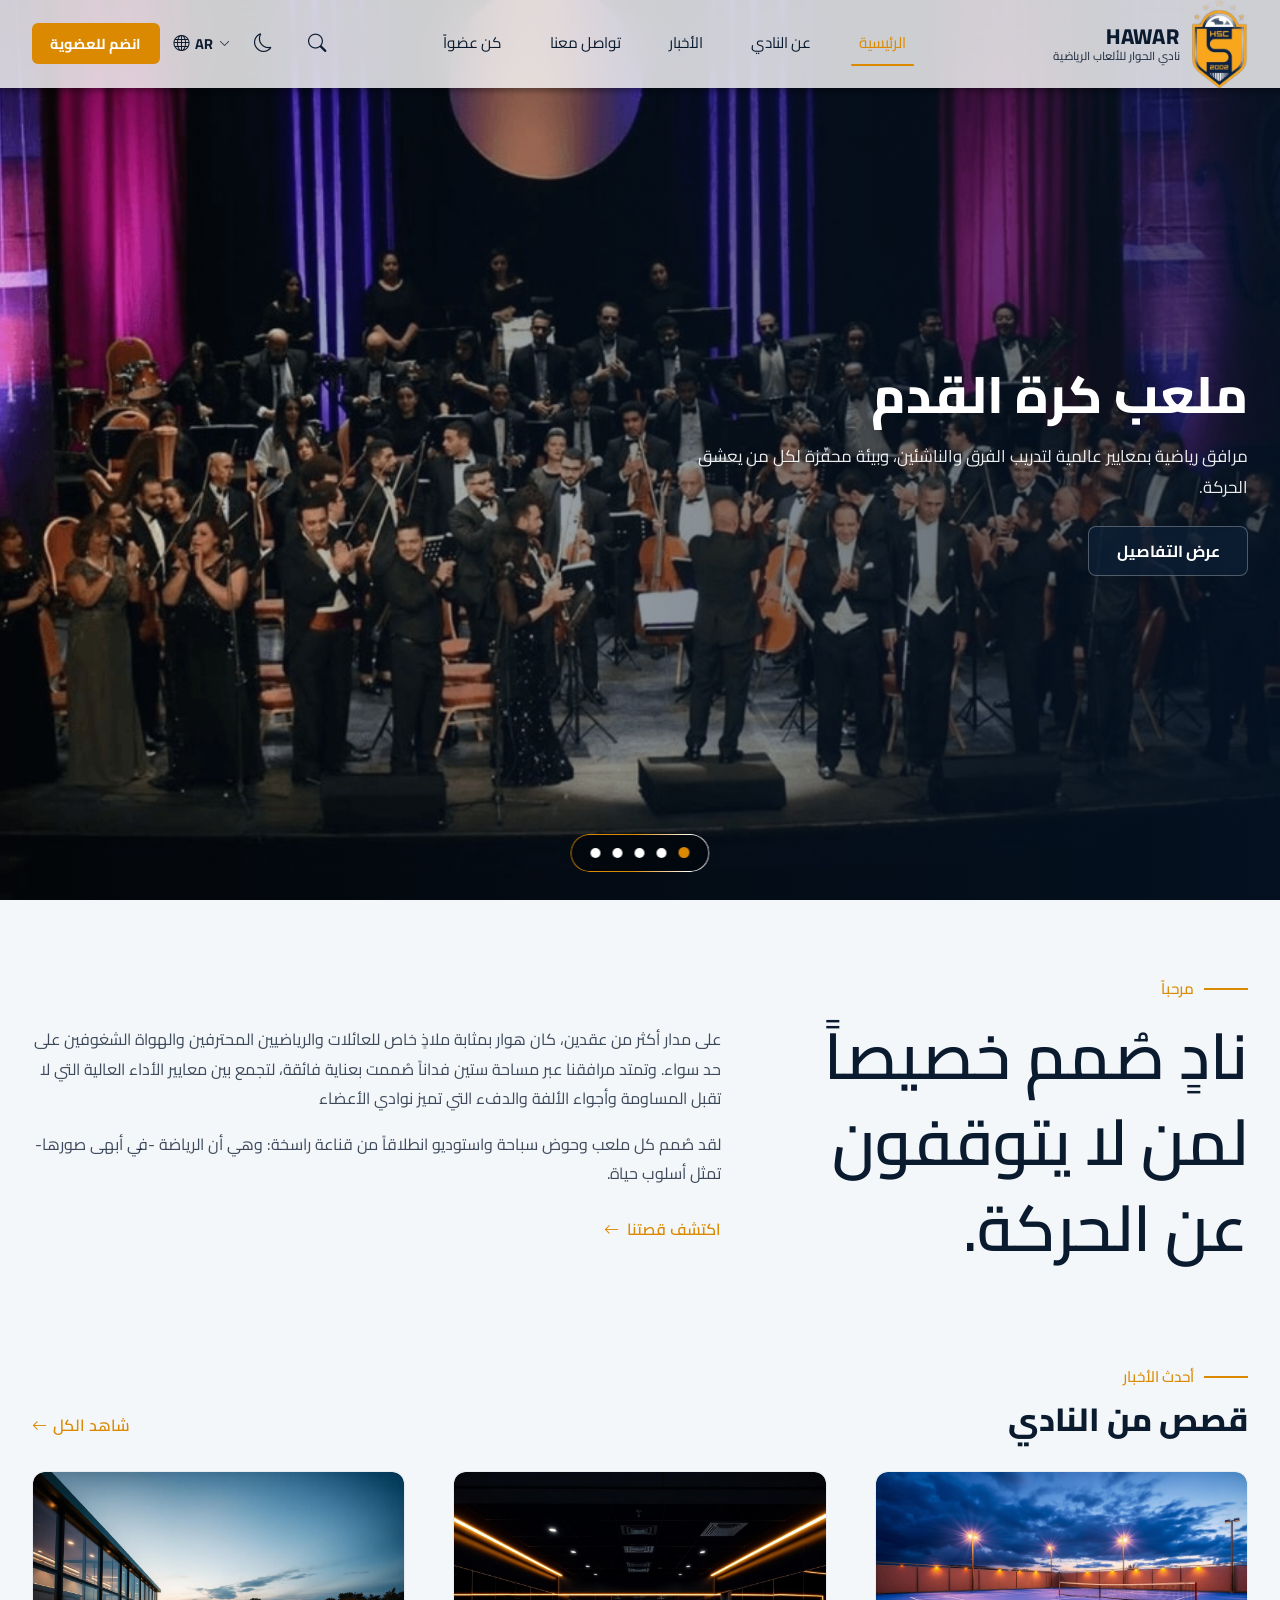
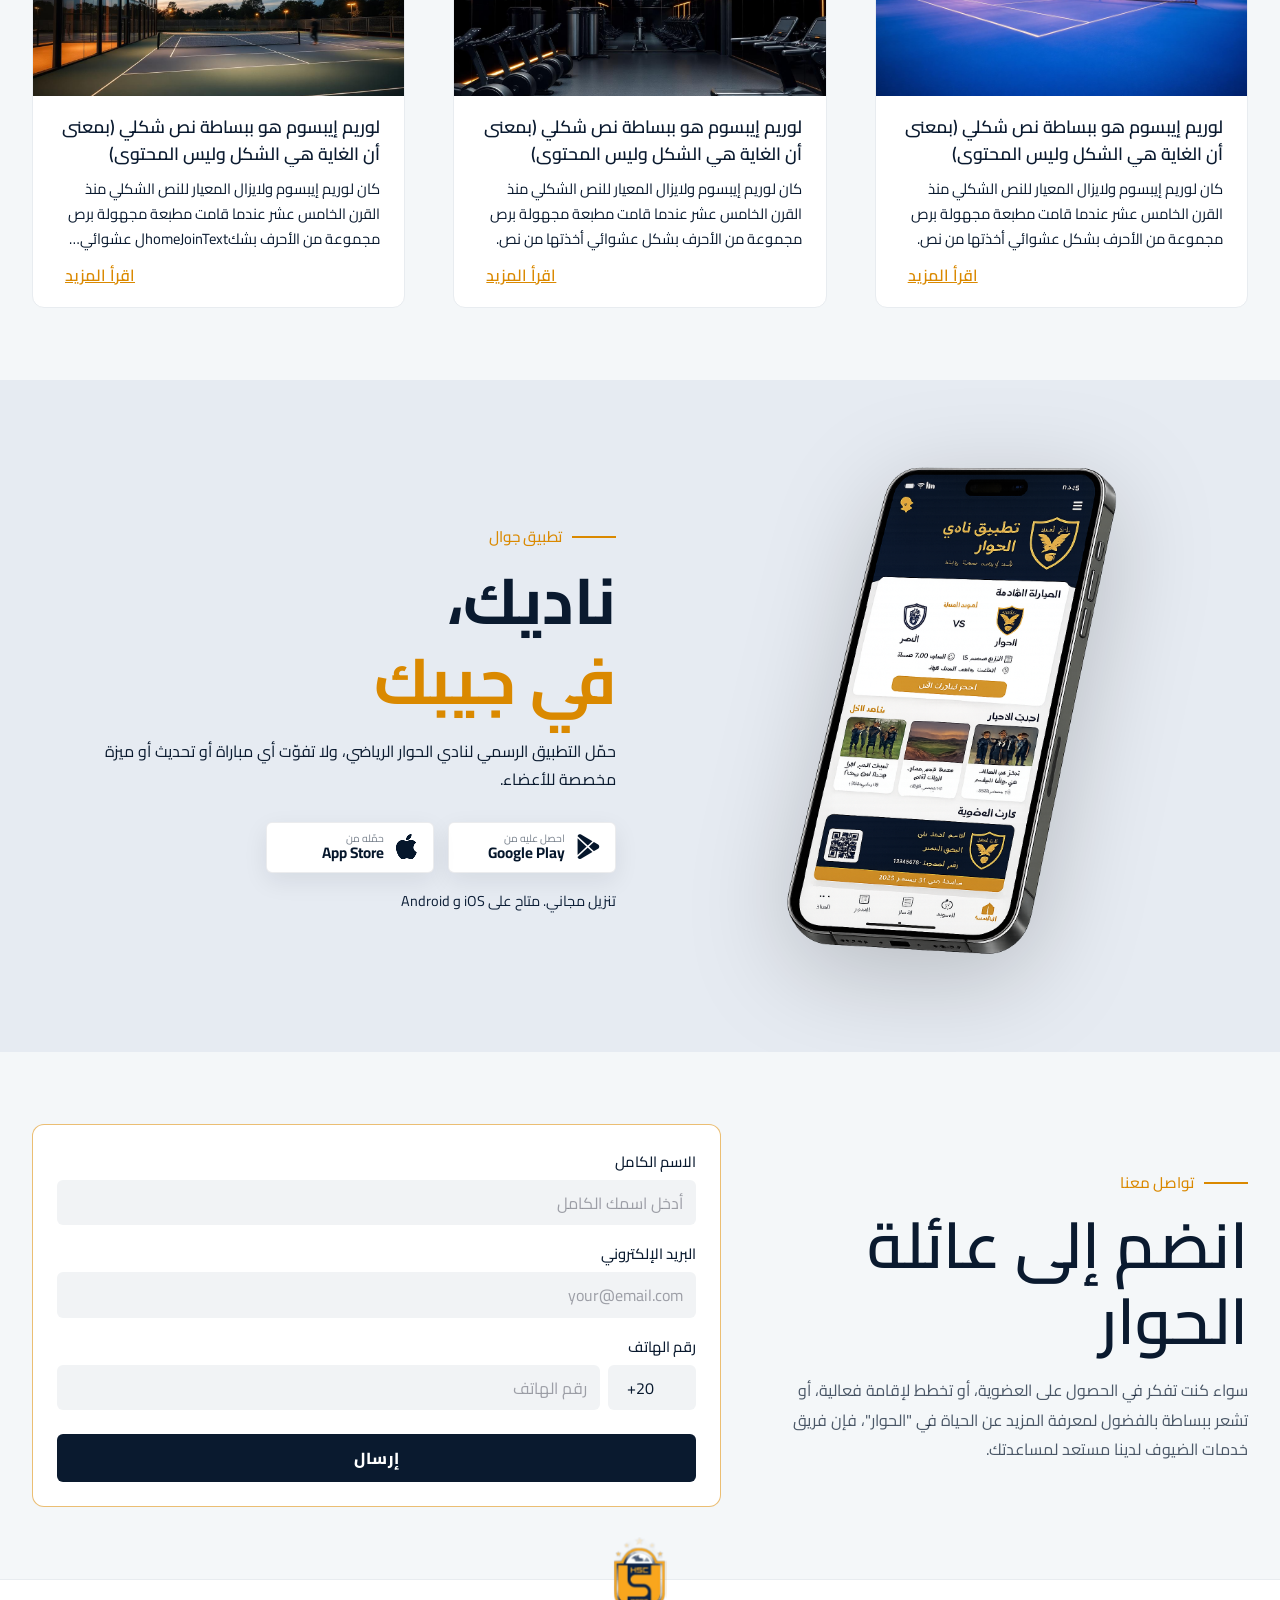
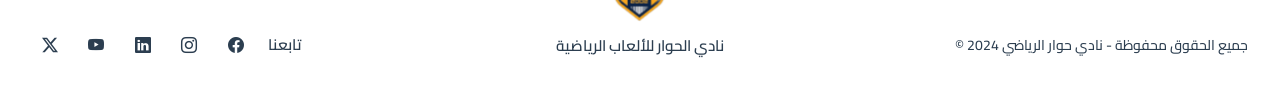
==== commit 9b8df8ea: "Add home page sections with light/dark app promo and join form i18n. Co-authored-by: Cursor <cursora" ====
--- a/index.html
+++ b/index.html
@@ -1,9 +1,11 @@
-<!DOCTYPE html>
+﻿<!DOCTYPE html>
 <html lang="ar" dir="rtl">
+
 <head>
     <meta charset="UTF-8">
     <meta name="viewport" content="width=device-width, initial-scale=1.0">
     <title>Hawar Club</title>
+    <link rel="icon" href="images/ImageWithFallback.svg" type="image/svg+xml">
     <script src="js/lang-boot.js"></script>
 
     <link rel="stylesheet" href="css/slick-theme.css" />
@@ -18,7 +20,8 @@
         }
     </script>
 </head>
-<body>
+
+<body class="page-home">
 
     <!-- ===== Navbar ===== -->
     <header class="header">
@@ -27,22 +30,15 @@
             <div class="width-container">
 
                 <a class="navbar-brand" href="index.html">
-                    <img src="assets/Images/logo.svg"
-                         alt="Hawar Club"
-                         class="logo">
+                    <img src="images/ImageWithFallback.svg" alt="Hawar Club" class="logo">
                     <span class="brand-text">
                         <span class="brand-name">HAWAR</span>
                         <span class="brand-sub" data-i18n="brandSub">نادي الحوار للألعاب الرياضية</span>
                     </span>
                 </a>
 
-                <button class="navbar-toggler"
-                        type="button"
-                        data-bs-toggle="collapse"
-                        data-bs-target="#mainNavbar"
-                        aria-controls="mainNavbar"
-                        aria-expanded="false"
-                        aria-label="Toggle navigation">
+                <button class="navbar-toggler" type="button" data-bs-toggle="collapse" data-bs-target="#mainNavbar"
+                    aria-controls="mainNavbar" aria-expanded="false" aria-label="Toggle navigation">
                     <span class="navbar-toggler-icon"></span>
                 </button>
 
@@ -67,10 +63,10 @@
                             <a class="nav-link" href="newsList.html" data-i18n="news">الأخبار</a>
                         </li>
                         <li class="nav-item">
-                            <a class="nav-link" href="#">تواصل معنا</a>
+                            <a class="nav-link" href="contactUs.html" data-i18n="contact">تواصل معنا</a>
                         </li>
                         <li class="nav-item">
-                            <a class="nav-link" href="#">كن عضواً</a>
+                            <a class="nav-link" href="#" data-i18n="beMember">كن عضواً</a>
                         </li>
                     </ul>
 
@@ -82,10 +78,7 @@
                         <i class="bi bi-search"></i>
                     </button>
 
-                    <button type="button"
-                            class="icon-btn"
-                            id="themeToggle"
-                            aria-label="تبديل الوضع">
+                    <button type="button" class="icon-btn" id="themeToggle" aria-label="تبديل الوضع">
                         <i class="bi bi-moon" id="themeIcon"></i>
                     </button>
 
@@ -95,7 +88,7 @@
                         <i class="bi bi-globe"></i>
                     </div>
 
-                    <a href="#" class="btn-membership" data-i18n="renew">تجديد العضوية</a>
+                    <a href="#homeJoin" class="btn-membership" data-i18n="joinMembership">انضم للعضوية</a>
 
                 </div>
 
@@ -104,35 +97,296 @@
 
     </header>
 
-    <!-- ===== Page Content ===== -->
-    <section class=" hawar-body">
-        <div class="width-container">
-            <!-- BreadCrumb -->
-            <nav aria-label="breadcrumb">
-                <ol class="breadcrumb">
-                    <li class="breadcrumb-item"><a href="#">الرئيسية</a></li>
-                    <li class="breadcrumb-item"><a href="#">عن النادى</a></li>
-                    <li class="breadcrumb-item active" aria-current="page">رؤساء النادى</li>
-                </ol>
-            </nav>
-
-            <h1 class="page-title">رؤساء النادى</h1>
-        </div>
-    </section>
+    <main>
+        <!-- ===== Hero ===== -->
+        <section class="home-hero">
+            <div class="home-hero-slider slider">
+                <div class="home-hero-slide">
+                    <img class="home-hero-image" src="images/homeSlide1.jpg" alt="">
+                    <div class="home-hero-overlay"></div>
+                    <div class="width-container home-hero-content">
+                        <div class="home-hero-panel">
+                            <h1 class="home-hero-title" data-i18n="homeHeroTitle1">ملعب كرة القدم</h1>
+                            <p class="home-hero-text" data-i18n="homeHeroText1">
+                                مرافق رياضية بمعايير عالمية لتدريب الفرق والناشئين، وبيئة محفّزة لكل من يعشق الحركة.
+                            </p>
+                            <a href="aboutHistory.html" class="btn home-hero-btn" data-i18n="homeHeroCta">عرض
+                                التفاصيل</a>
+                        </div>
+                    </div>
+                </div>
+                <div class="home-hero-slide">
+                    <img class="home-hero-image" src="images/homeSlide2.jpg" alt="">
+                    <div class="home-hero-overlay"></div>
+                    <div class="width-container home-hero-content">
+                        <div class="home-hero-panel">
+                            <h1 class="home-hero-title" data-i18n="homeHeroTitle2">مجتمع رياضي متكامل</h1>
+                            <p class="home-hero-text" data-i18n="homeHeroText2">
+                                برامج تدريبية، بطولات، وأنشطة تجمع اللاعبين والعائلات في تجربة رياضية استثنائية.
+                            </p>
+                            <a href="newsList.html" class="btn home-hero-btn" data-i18n="homeHeroCta">عرض التفاصيل</a>
+                        </div>
+                    </div>
+                </div>
+                <div class="home-hero-slide">
+                    <img class="home-hero-image" src="images/story1.png" alt="">
+                    <div class="home-hero-overlay"></div>
+                    <div class="width-container home-hero-content">
+                        <div class="home-hero-panel">
+                            <h1 class="home-hero-title" data-i18n="homeHeroTitle3">أكاديميات الحوار</h1>
+                            <p class="home-hero-text" data-i18n="homeHeroText3">
+                                برامج تدريبية متخصصة للناشئين تحت إشراف مدربين محترفين في بيئة آمنة ومحفّزة.
+                            </p>
+                            <a href="newsList.html" class="btn home-hero-btn" data-i18n="homeHeroCta">عرض التفاصيل</a>
+                        </div>
+                    </div>
+                </div>
+                <div class="home-hero-slide">
+                    <img class="home-hero-image" src="images/story2.png" alt="">
+                    <div class="home-hero-overlay"></div>
+                    <div class="width-container home-hero-content">
+                        <div class="home-hero-panel">
+                            <h1 class="home-hero-title" data-i18n="homeHeroTitle4">لياقة بلا حدود</h1>
+                            <p class="home-hero-text" data-i18n="homeHeroText4">
+                                صالات ومرافق مفتوحة طوال اليوم لتناسب جدولك وتساعدك على تحقيق أهدافك الرياضية.
+                            </p>
+                            <a href="aboutHistory.html" class="btn home-hero-btn" data-i18n="homeHeroCta">عرض
+                                التفاصيل</a>
+                        </div>
+                    </div>
+                </div>
+                <div class="home-hero-slide">
+                    <img class="home-hero-image" src="images/story3.png" alt="">
+                    <div class="home-hero-overlay"></div>
+                    <div class="width-container home-hero-content">
+                        <div class="home-hero-panel">
+                            <h1 class="home-hero-title" data-i18n="homeHeroTitle5">بطولات وذكريات</h1>
+                            <p class="home-hero-text" data-i18n="homeHeroText5">
+                                منافسات وفعاليات تجمع الأعضاء والعائلات في أجواء رياضية مليئة بالحماس والانتماء.
+                            </p>
+                            <a href="newsList.html" class="btn home-hero-btn" data-i18n="homeHeroCta">عرض التفاصيل</a>
+                        </div>
+                    </div>
+                </div>
+            </div>
+        </section>
+
+        <!-- ===== Intro ===== -->
+        <section class="home-intro">
+            <div class="width-container">
+                <div class="row align-items-center g-4 g-lg-5">
+                    <div class="col-lg-5">
+                        <div class="home-welcome">
+                            <span class="home-welcome-line" aria-hidden="true"></span>
+                            <span class="home-welcome-text" data-i18n="homeWelcome">مرحباً</span>
+                        </div>
+                        <h2 class="home-intro-title" data-i18n="homeIntroTitle">
+                            نادٍ صُمم خصيصاً لمن لا يتوقفون عن الحركة.
+                        </h2>
+                    </div>
+                    <div class="col-lg-7 mx-auto">
+                        <p class="home-intro-text mt-md-4" data-i18n="homeIntroText1">
+                            على مدار أكثر من عقدين، كان هوار بمثابة ملاذٍ خاص للعائلات والرياضيين المحترفين والهواة
+                            الشغوفين على حد سواء. وتمتد مرافقنا عبر مساحة ستين فداناً صُممت بعناية فائقة، لتجمع بين
+                            معايير الأداء العالية التي لا تقبل المساومة وأجواء الألفة والدفء التي تميز نوادي الأعضاء
+                        </p>
+                        <p class="home-intro-text mt-2" data-i18n="homeIntroText2">
+                            لقد صُمم كل ملعب وحوض سباحة واستوديو انطلاقاً من قناعة راسخة: وهي أن الرياضة -في أبهى صورها-
+                            تمثل أسلوب حياة. </p>
+                        <a href="aboutHistory.html" class="home-text-link">
+                            <div class="d-flex align-items-center gap-2">
+                                <span data-i18n="homeDiscoverMore">اكتشف قصتنا</span>
+                                <i class="bi bi-arrow-left"></i>
+                            </div>
+                        </a>
+                    </div>
+                </div>
+            </div>
+        </section>
+
+        <!-- ===== Stories ===== -->
+        <section class="home-stories">
+            <div class="width-container">
+                <div class="home-stories-head">
+                    <div class="home-welcome">
+                        <span class="home-welcome-line" aria-hidden="true"></span>
+                        <span class="home-welcome-text" data-i18n="homeLatestNews">أحدث الأخبار</span>
+                    </div>
+                    <div class="d-flex justify-content-between align-items-center">
+                        <h2 class="home-stories-title" data-i18n="homeStoriesTitle">قصص من النادي</h2>
+                        <a href="newsList.html" class="home-text-link">
+                            <span data-i18n="homeViewAll">شاهد الكل</span>
+                            <i class="bi bi-arrow-left"></i>
+                        </a>
+                    </div>
+
+                </div>
+
+                <div class="row g-3 g-md-4 g-lg-5">
+                    <div class="col-md-4">
+                        <article class="home-story-card">
+                            <img src="images/story1.png" alt=""
+                                class="home-story-img object-fit-cover object-position-top">
+                            <div class="home-story-body mx-2">
+                                <h3 class="home-story-title" data-i18n="homeStoryTitle1">لوريم إيبسوم هو ببساطة نص شكلي
+                                    (بمعنى أن الغاية هي الشكل وليس المحتوى)</h3>
+                                <p class="home-story-text" data-i18n="homeStoryText1">
+                                    كان لوريم إيبسوم ولايزال المعيار للنص الشكلي منذ القرن الخامس عشر عندما قامت مطبعة
+                                    مجهولة برص مجموعة من الأحرف بشكل عشوائي أخذتها من نص.
+                                </p>
+                                <a href="newsDetails.html"
+                                    class="home-text-link is-navy d-flex justify-content-end ms-2 text-decoration-underline">
+                                    <span data-i18n="readMore">اقرأ المزيد</span>
+                                </a>
+                            </div>
+                        </article>
+                    </div>
+                    <div class="col-md-4">
+                        <article class="home-story-card">
+                            <img src="images/story2.png" alt=""
+                                class="home-story-img object-fit-cover object-position-top">
+                            <div class="home-story-body mx-2">
+                                <h3 class="home-story-title" data-i18n="homeStoryTitle2">لوريم إيبسوم هو ببساطة نص شكلي
+                                    (بمعنى أن الغاية هي الشكل وليس المحتوى)</h3>
+                                <p class="home-story-text" data-i18n="homeStoryText2">
+                                    كان لوريم إيبسوم ولايزال المعيار للنص الشكلي منذ القرن الخامس عشر عندما قامت مطبعة
+                                    مجهولة برص مجموعة من الأحرف بشكل عشوائي أخذتها من نص.
+                                </p>
+                                <a href="newsDetails.html"
+                                    class="home-text-link is-navy d-flex justify-content-end ms-2 text-decoration-underline">
+                                    <span data-i18n="readMore">اقرأ المزيد</span>
+                                </a>
+                            </div>
+                        </article>
+                    </div>
+                    <div class="col-md-4">
+                        <article class="home-story-card">
+                            <img src="images/story3.png" alt=""
+                                class="home-story-img object-fit-cover object-position-top">
+                            <div class="home-story-body mx-2">
+                                <h3 class="home-story-title" data-i18n="homeStoryTitle3">لوريم إيبسوم هو ببساطة نص شكلي
+                                    (بمعنى أن الغاية هي الشكل وليس المحتوى)</h3>
+                                <p class="home-story-text" data-i18n="homeStoryText3">
+                                    كان لوريم إيبسوم ولايزال المعيار للنص الشكلي منذ القرن الخامس عشر عندما قامت مطبعة
+                                    مجهولة برص مجموعة من الأحرف بشكل عشوائي أخذتها من نص.
+                                </p>
+                                <a href="newsDetails.html"
+                                    class="home-text-link is-navy d-flex justify-content-end ms-2 text-decoration-underline">
+                                    <span data-i18n="readMore">اقرأ المزيد</span>
+                                </a>
+                            </div>
+                        </article>
+                    </div>
+                </div>
+            </div>
+        </section>
+
+        <!-- ===== App ===== -->
+        <section class="home-app">
+            <div class="home-app-overlay"></div>
+            <div class="width-container home-app-inner">
+                <div class="row align-items-center g-4 g-lg-5">
+                    <div class="col-lg-6 order-lg-1 order-1">
+                        <div class="home-phone">
+                            <img src="images/phone.png" alt="" class="home-phone-img">
+                        </div>
+                    </div>
+
+                    <div class="col-lg-6 order-lg-2 order-2">
+                        <div class="home-welcome">
+                            <span class="home-welcome-line" aria-hidden="true"></span>
+                            <span class="home-welcome-text" data-i18n="homeAppLabel">تطبيق جوال</span>
+                        </div>
+                        <h2 class="home-app-title">
+                            <span class="d-md-block" data-i18n="homeAppTitle1">ناديك ، </span>
+                            <span class="home-app-accent d-md-block" data-i18n="homeAppTitle2">في جيبك</span>
+                        </h2>
+                        <p class="home-app-text" data-i18n="homeAppText">
+                            حمّل التطبيق الرسمي لنادي الحوار الرياضي، ولا تفوّت أي مباراة أو تحديث أو ميزة مخصصة
+                            للأعضاء.
+                        </p>
+                        <div class="home-store-badges">
+                            <a href="#" class="home-store-badge" aria-label="Google Play">
+                                <i class="bi bi-google-play"></i>
+                                <span>
+                                    <small data-i18n="homeGetItOn">احصل عليه من</small>
+                                    <strong>Google Play</strong>
+                                </span>
+                            </a>
+                            <a href="#" class="home-store-badge" aria-label="App Store">
+                                <i class="bi bi-apple"></i>
+                                <span>
+                                    <small data-i18n="homeDownloadOn">حمّله من</small>
+                                    <strong>App Store</strong>
+                                </span>
+                            </a>
+                        </div>
+                        <p class="home-app-note" data-i18n="homeAppNote">تنزيل مجاني. متاح على iOS و Android</p>
+                    </div>
+
+                </div>
+            </div>
+        </section>
+
+        <!-- ===== Join ===== -->
+        <section class="home-join" id="homeJoin">
+            <div class="width-container">
+                <div class="row g-4 g-lg-5 align-items-center">
+                    <div class="col-lg-5">
+                        <div class="home-section-label" data-i18n="contact">تواصل معنا</div>
+                        <h2 class="home-join-title" data-i18n="homeJoinTitle">انضم إلى عائلة الحوار</h2>
+                        <p class="home-join-text" data-i18n="homeJoinText">
+                            سواء كنت تفكر في الحصول على العضوية، أو تخطط لإقامة فعالية، أو تشعر ببساطة بالفضول لمعرفة
+                            المزيد عن الحياة في "الحوار"، فإن فريق خدمات الضيوف لدينا مستعد لمساعدتك.
+                        </p>
+                    </div>
+                    <div class="col-lg-7">
+                        <form class="home-join-form" action="#" method="post">
+                            <div class="mb-3">
+                                <label class="form-label" for="joinName" data-i18n="homeFullName">الاسم الكامل</label>
+                                <input type="text" class="form-control" id="joinName" name="fullName"
+                                    data-i18n-placeholder="homeNamePlaceholder" placeholder="أدخل اسمك الكامل" required
+                                    autocomplete="name">
+                            </div>
+                            <div class="mb-3">
+                                <label class="form-label" for="joinEmail" data-i18n="homeEmail">البريد
+                                    الإلكتروني</label>
+                                <input type="email" class="form-control" id="joinEmail" name="email"
+                                    data-i18n-placeholder="homeEmailPlaceholder" placeholder="your@email.com" required
+                                    autocomplete="email">
+                            </div>
+                            <div class="mb-4">
+                                <label class="form-label" for="joinPhone" data-i18n="homePhone">رقم الهاتف</label>
+                                <div class="home-phone-field">
+                                    <select class="form-select home-phone-code" name="countryCode"
+                                        aria-label="Country code">
+                                        <option value="+20" selected>+20</option>
+                                        <option value="+966">+966</option>
+                                        <option value="+971">+971</option>
+                                    </select>
+                                    <input type="tel" class="form-control" id="joinPhone" name="phone"
+                                        data-i18n-placeholder="homePhonePlaceholder" placeholder="رقم الهاتف" required
+                                        autocomplete="tel-national">
+                                </div>
+                            </div>
+                            <button type="submit" class="btn home-join-submit" data-i18n="homeSend">إرسال</button>
+                        </form>
+                    </div>
+                </div>
+            </div>
+        </section>
+    </main>
 
     <!-- ===== Footer ===== -->
     <footer class="footer">
 
         <div class="width-container">
 
-            <!-- Logo sits on the divider line -->
             <div class="footer-logo-wrap">
-                <img src="images/logo.png"
-                     alt="Hawar Club"
-                     class="footer-logo">
-            </div>
-
-            <div class="footer-row">
+                <img src="images/ImageWithFallback.svg" alt="Hawar Club" class="footer-logo">
+            </div>
+
+            <div class="footer-row pt-5">
 
                 <p class="copyright" data-i18n="copyright">
                     جميع الحقوق محفوظة - نادي حوار الرياضي 2024 ©
@@ -155,7 +409,6 @@
 
     </footer>
 
-
     <script src="js/jquery-3.6.0.min.js"></script>
     <script src="js/slick.min.js"></script>
 
@@ -164,4 +417,5 @@
     <script src="js/theme.js"></script>
     <script src="js/main.js"></script>
 </body>
-</html>
+
+</html>
--- a/css/styleAR.css
+++ b/css/styleAR.css
@@ -12,7 +12,7 @@
 /*==============================================================================
     Placeholders
 ==============================================================================*/
-.news-details .image-gallery_slider-arrow, .gallery-lightbox-prev,
+.news-details .image-gallery_slider-arrow, .news-details .image-gallery_slider-main-arrow, .News-list .select-activaties .activity-select-check, .gallery-lightbox-prev,
 .gallery-lightbox-next, .gallery-lightbox-close, .image-gallery-arrow, .footer-social a, .icon-btn {
   display: flex;
   flex-direction: row;
@@ -951,6 +951,42 @@
   html {
     font-size: 14px;
   }
+  .page-home .navbar {
+    background: rgba(255, 255, 255, 0.8);
+    backdrop-filter: blur(29px);
+    -webkit-backdrop-filter: blur(29px);
+    box-shadow: 0 4px 4px 0 rgba(0, 0, 0, 0.25);
+    border-bottom: 0;
+  }
+  .page-home .navbar .nav-link,
+  .page-home .navbar .brand-name,
+  .page-home .navbar .brand-sub,
+  .page-home .navbar .language,
+  .page-home .navbar .icon-btn {
+    color: var(--text-color);
+  }
+  [data-theme=dark] .page-home .navbar {
+    background: rgba(4, 22, 45, 0.27);
+  }
+  [data-theme=dark] .page-home .navbar .nav-link,
+  [data-theme=dark] .page-home .navbar .brand-name,
+  [data-theme=dark] .page-home .navbar .brand-sub,
+  [data-theme=dark] .page-home .navbar .language,
+  [data-theme=dark] .page-home .navbar .icon-btn {
+    color: #fff;
+  }
+  .home-hero,
+  .home-hero-slider,
+  .home-hero-slide,
+  .home-hero-content {
+    min-height: 70vh;
+  }
+  .home-intro,
+  .home-stories,
+  .home-app,
+  .home-join {
+    padding-block: 3rem;
+  }
   .about-president,
   .news-details {
     padding-block: 1.5rem 2rem;
@@ -993,6 +1029,23 @@
   .news-details .image-gallery_slider-main {
     height: 16rem;
   }
+  .about-president .image-gallery_slider-main-arrow,
+  .news-details .image-gallery_slider-main-arrow {
+    width: 2.25rem;
+    height: 2.25rem;
+  }
+  .about-president .image-gallery_slider-main-arrow i,
+  .news-details .image-gallery_slider-main-arrow i {
+    font-size: 1.15rem;
+  }
+  .about-president .image-gallery_slider-main-arrow-prev,
+  .news-details .image-gallery_slider-main-arrow-prev {
+    inset-inline-start: 0.5rem;
+  }
+  .about-president .image-gallery_slider-main-arrow-next,
+  .news-details .image-gallery_slider-main-arrow-next {
+    inset-inline-end: 0.5rem;
+  }
   .about-president .image-gallery_slider-thumb,
   .news-details .image-gallery_slider-thumb {
     flex: 0 0 calc((100% - 1.5rem) / 3);
@@ -1129,6 +1182,25 @@
   }
   .news-details .image-gallery_slider-thumb {
     flex: 0 0 calc((100% - 0.75rem) / 2);
+  }
+  .home-intro,
+  .home-stories,
+  .home-app,
+  .home-join {
+    padding-block: 2.75rem;
+  }
+  .home-hero-panel {
+    max-width: 100%;
+  }
+  .home-stories-head {
+    flex-direction: column;
+    align-items: flex-start;
+  }
+  .home-story-img {
+    height: 12rem;
+  }
+  .home-phone-img {
+    width: min(100%, 16rem);
   }
 }
 /*==============================================================================
@@ -1388,11 +1460,12 @@
 }
 
 .btn-highlight {
-  background: rgb(173, 199, 255);
-  color: rgb(24, 22, 22);
+  background: transparent;
+  color: rgb(85, 143, 226);
   font-weight: 500;
-  padding: 0.3rem 1rem;
+  font-size: 14px;
   pointer-events: none;
+  padding: 0;
 }
 
 .news-slider {
@@ -1486,7 +1559,7 @@
 .News-list .select-activaties {
   position: relative;
   display: inline-block;
-  min-width: 12rem;
+  min-width: 14rem;
   max-width: 100%;
   z-index: 5;
 }
@@ -1494,6 +1567,7 @@
   -webkit-appearance: none;
      -moz-appearance: none;
           appearance: none;
+  position: relative;
   display: flex;
   align-items: center;
   justify-content: space-between;
@@ -1521,7 +1595,7 @@
 .News-list .select-activaties .activity-select-trigger[aria-expanded=true] {
   border-color: rgb(218, 137, 0);
 }
-.News-list .select-activaties::after {
+.News-list .select-activaties .activity-select-trigger::after {
   content: "\f56b";
   font-family: "bootstrap-icons";
   font-size: 1.1rem;
@@ -1532,42 +1606,137 @@
   transform: translateY(-50%);
   color: var(--text-color);
   pointer-events: none;
-  z-index: 1;
 }
 .News-list .select-activaties .activity-select-menu {
   position: absolute;
-  top: calc(100% + 0.35rem);
+  top: calc(100% + 0.4rem);
   inset-inline-start: 0;
-  inset-inline-end: 0;
+  min-width: 100%;
+  width: max(100%, 16rem);
   z-index: 20;
   margin: 0;
-  padding: 0;
-  list-style: none;
+  padding: 0.75rem 0.65rem 0.5rem;
   background: var(--dropdown-bg);
   border: 1px solid var(--dropdown-border);
+  border-radius: 12px;
   box-shadow: 0 8px 20px rgba(0, 0, 0, 0.08);
-  border-radius: 0;
-  overflow: hidden;
+  color: var(--dropdown-text);
 }
 .News-list .select-activaties .activity-select-menu[hidden] {
   display: none;
 }
-.News-list .select-activaties .activity-select-menu li {
+.News-list .select-activaties .activity-select-search {
+  position: relative;
+  margin-bottom: 0.5rem;
+}
+.News-list .select-activaties .activity-select-search .bi-search {
+  position: absolute;
+  inset-inline-start: 0.75rem;
+  top: 50%;
+  transform: translateY(-50%);
+  color: var(--dropdown-text);
+  opacity: 0.55;
+  font-size: 0.95rem;
+  pointer-events: none;
+}
+.News-list .select-activaties .activity-select-search-input {
+  width: 100%;
+  margin: 0;
+  padding: 0.55rem 0.85rem;
+  padding-inline-start: 2.25rem;
+  border: 1px solid var(--dropdown-border);
+  border-radius: 8px;
+  background: var(--surface, var(--dropdown-bg));
+  color: var(--dropdown-text);
+  font-family: inherit;
+  font-size: 0.85rem;
+  outline: none;
+}
+.News-list .select-activaties .activity-select-search-input::-moz-placeholder {
+  color: var(--dropdown-text);
+  opacity: 0.45;
+}
+.News-list .select-activaties .activity-select-search-input::placeholder {
+  color: var(--dropdown-text);
+  opacity: 0.45;
+}
+.News-list .select-activaties .activity-select-search-input:focus {
+  border-color: rgb(218, 137, 0);
+}
+.News-list .select-activaties .activity-select-list {
+  list-style: none;
+  margin: 0;
+  padding: 0;
+  max-height: 11.5rem;
+  overflow-y: auto;
+  overflow-x: hidden;
+  scrollbar-width: thin;
+  scrollbar-color: rgb(218, 137, 0) var(--dropdown-border);
+}
+.News-list .select-activaties .activity-select-list::-webkit-scrollbar {
+  width: 5px;
+}
+.News-list .select-activaties .activity-select-list::-webkit-scrollbar-track {
+  background: var(--dropdown-border);
+  border-radius: 8px;
+}
+.News-list .select-activaties .activity-select-list::-webkit-scrollbar-thumb {
+  background: rgb(218, 137, 0);
+  border-radius: 8px;
+}
+.News-list .select-activaties .activity-select-list li {
+  display: flex;
+  align-items: center;
+  gap: 0.65rem;
+  padding: 0.7rem 0.45rem;
   border-bottom: 1px solid var(--dropdown-border);
-  padding: 0.85rem 1.15rem;
   color: var(--dropdown-text);
   font-size: 0.9rem;
   font-weight: 500;
   cursor: pointer;
+  -webkit-user-select: none;
+     -moz-user-select: none;
+          user-select: none;
+  transition: all 0.3s ease;
+}
+.News-list .select-activaties .activity-select-list li:last-child {
+  border-bottom: 0;
+}
+.News-list .select-activaties .activity-select-list li:hover {
+  background: rgba(218, 137, 0, 0.08);
+}
+.News-list .select-activaties .activity-select-list li[hidden] {
+  display: none;
+}
+.News-list .select-activaties .activity-select-check {
+  flex-shrink: 0;
+  width: 1.15rem;
+  height: 1.15rem;
+  border: 1.5px solid rgb(218, 137, 0);
+  border-radius: 3px;
+  background: transparent;
+  color: #ffffff;
+  font-size: 0.75rem;
+  line-height: 1;
+  transition: all 0.3s ease;
+}
+.News-list .select-activaties .activity-select-check i {
+  opacity: 0;
+  transform: scale(0.7);
+  transition: all 0.3s ease;
+}
+.News-list .select-activaties .activity-select-list li.is-checked .activity-select-check {
+  background: rgb(218, 137, 0);
+  border-color: rgb(218, 137, 0);
+}
+.News-list .select-activaties .activity-select-list li.is-checked .activity-select-check i {
+  opacity: 1;
+  transform: scale(1);
+}
+.News-list .select-activaties .activity-select-option-label {
+  flex: 1;
+  text-align: start;
   white-space: nowrap;
-  transition: all 0.3s ease;
-}
-.News-list .select-activaties .activity-select-menu li:last-child {
-  border-bottom: 0;
-}
-.News-list .select-activaties .activity-select-menu li:hover, .News-list .select-activaties .activity-select-menu li.is-selected {
-  background: rgb(218, 137, 0);
-  color: #ffffff;
 }
 .News-list .select-activaties > select.activity-select:not(.visually-hidden) {
   appearance: none;
@@ -1622,7 +1791,7 @@
   display: -webkit-box;
   -webkit-line-clamp: 2;
   -webkit-box-orient: vertical;
-  min-height: 2.8em;
+  min-height: 2.5em;
 }
 .News-list .news-cardsList .card .card-body p {
   font-size: 0.9rem;
@@ -1698,6 +1867,7 @@
   text-align: start;
 }
 .news-details .image-gallery_slider-stage {
+  position: relative;
   margin-bottom: 1rem;
 }
 .news-details .image-gallery_slider-main {
@@ -1711,6 +1881,48 @@
   border-radius: 12px;
   border: 1px solid rgb(218, 137, 0);
   background-color: var(--surface);
+}
+.news-details .image-gallery_slider-main-arrow {
+  position: absolute;
+  top: 50%;
+  z-index: 2;
+  width: 2.75rem;
+  height: 2.75rem;
+  padding: 0;
+  border: 0;
+  border-radius: 50%;
+  background: rgb(218, 137, 0);
+  color: #ffffff;
+  box-shadow: 0 4px 14px rgba(0, 0, 0, 0.25);
+  cursor: pointer;
+  line-height: 0;
+  transform: translateY(-50%);
+  transition: all 0.3s ease;
+}
+.news-details .image-gallery_slider-main-arrow i {
+  width: 1em;
+  height: 1em;
+  font-size: 0.95rem;
+  line-height: 1;
+  margin: 0;
+}
+.news-details .image-gallery_slider-main-arrow:hover:not(:disabled):not(.is-muted) {
+  background: #C97400;
+  color: #ffffff;
+}
+.news-details .image-gallery_slider-main-arrow:disabled, .news-details .image-gallery_slider-main-arrow.is-muted {
+  opacity: 0.4;
+  cursor: default;
+  pointer-events: none;
+}
+.news-details .image-gallery_slider-main-arrow[hidden] {
+  display: none !important;
+}
+.news-details .image-gallery_slider-main-arrow-prev {
+  inset-inline-start: 0.85rem;
+}
+.news-details .image-gallery_slider-main-arrow-next {
+  inset-inline-end: 0.85rem;
 }
 .news-details .image-gallery_slider-nav {
   display: flex;
@@ -1791,4 +2003,681 @@
 }
 .news-details .image-gallery_slider-arrow[hidden] {
   display: none !important;
+}
+
+.contact-us .bg .overlay {
+  background-color: rgba(24, 22, 22, 0.5);
+}
+.contact-us .card {
+  background-color: var(--card-bg);
+  color: var(--text-color);
+  height: 10rem;
+  border: 1px solid var(--primary);
+  border-radius: 10px;
+}
+.contact-us .card .card-title {
+  font-weight: 600;
+  font-size: 1.15rem;
+}
+.contact-us .card .card-text {
+  font-size: 0.9rem;
+}
+.contact-us .contact_location img {
+  border: 1px solid var(--primary);
+  border-radius: 10px;
+  height: 35rem;
+}
+
+/*==============================================================================
+    Home page — Light default, dark overrides
+==============================================================================*/
+.page-home .header {
+  position: absolute;
+  inset-inline: 0;
+  top: 0;
+  width: 100%;
+}
+.page-home .navbar {
+  background: rgba(255, 255, 255, 0.8);
+  backdrop-filter: blur(29px);
+  -webkit-backdrop-filter: blur(29px);
+  box-shadow: 0 4px 4px 0 rgba(0, 0, 0, 0.25);
+  border-bottom-color: transparent;
+}
+.page-home .navbar .nav-link,
+.page-home .navbar .brand-name,
+.page-home .navbar .brand-sub,
+.page-home .navbar .language,
+.page-home .navbar .icon-btn {
+  color: #0A1A2F;
+}
+.page-home .navbar .icon-btn:hover {
+  color: rgb(218, 137, 0);
+}
+.page-home .navbar .nav-link:hover,
+.page-home .navbar .nav-link.active {
+  color: rgb(218, 137, 0);
+}
+.page-home main {
+  flex: 1 0 auto;
+}
+
+.home-section-label {
+  display: inline-flex;
+  align-items: center;
+  gap: 0.65rem;
+  margin-bottom: 1rem;
+  color: rgb(218, 137, 0);
+  font-size: 0.95rem;
+  font-weight: 500;
+  line-height: 1;
+}
+.home-section-label::before {
+  content: "";
+  display: block;
+  width: 2.75rem;
+  height: 2px;
+  background: rgb(218, 137, 0);
+  flex-shrink: 0;
+}
+
+.home-welcome {
+  display: inline-flex;
+  align-items: center;
+  gap: 0.65rem;
+  margin-bottom: 1rem;
+}
+
+.home-welcome-line {
+  display: block;
+  width: 2.75rem;
+  height: 2px;
+  background: rgb(218, 137, 0);
+  flex-shrink: 0;
+}
+
+.home-welcome-text {
+  color: rgb(218, 137, 0);
+  font-size: 0.95rem;
+  font-weight: 500;
+  line-height: 1;
+}
+
+.home-text-link {
+  display: inline-flex;
+  align-items: center;
+  gap: 0.4rem;
+  margin-top: 0.75rem;
+  color: rgb(218, 137, 0) !important;
+  font-weight: 600;
+  text-decoration: none;
+  transition: all 0.3s ease;
+}
+.home-text-link i {
+  font-size: 0.95rem;
+  line-height: 1;
+}
+.home-text-link:hover {
+  color: #C97400;
+  gap: 0.65rem;
+}
+.home-text-link.is-navy {
+  color: #0A1A2F;
+}
+.home-text-link.is-navy:hover {
+  color: rgb(218, 137, 0);
+}
+
+.home-hero {
+  position: relative;
+  min-height: 100vh;
+  background: #05162B;
+  overflow: hidden;
+}
+.home-hero .slick-dotted.slick-slider {
+  margin-bottom: 0 !important;
+}
+.home-hero .slick-list,
+.home-hero .slick-track {
+  height: 100%;
+}
+.home-hero .slick-dots {
+  position: absolute;
+  left: 50%;
+  right: auto;
+  bottom: 1.75rem;
+  z-index: 3;
+  width: auto !important;
+  display: inline-flex !important;
+  align-items: center;
+  justify-content: center;
+  gap: 0.75rem;
+  margin: 0;
+  padding: 0.85rem 1.25rem;
+  border: 0;
+  border-radius: 999px;
+  background: rgba(0, 0, 0, 0.36);
+  backdrop-filter: blur(29px);
+  -webkit-backdrop-filter: blur(29px);
+  transform: translateX(-50%);
+  list-style: none;
+  isolation: isolate;
+}
+.home-hero .slick-dots::before {
+  content: "";
+  position: absolute;
+  inset: 0;
+  z-index: -1;
+  border-radius: inherit;
+  padding: 1px;
+  background: linear-gradient(93.53deg, #DA8900 44.27%, #FFFFFF 86.97%);
+  -webkit-mask: linear-gradient(#fff 0 0) content-box, linear-gradient(#fff 0 0);
+  mask: linear-gradient(#fff 0 0) content-box, linear-gradient(#fff 0 0);
+  -webkit-mask-composite: xor;
+  mask-composite: exclude;
+  pointer-events: none;
+}
+.home-hero .slick-dots li {
+  position: relative;
+  z-index: 1;
+  width: auto;
+  height: auto;
+  margin: 0;
+  padding: 0;
+}
+.home-hero .slick-dots li button {
+  display: block;
+  width: 10px;
+  height: 10px;
+  padding: 0;
+  border: 0;
+  border-radius: 50%;
+  background: #ffffff;
+  opacity: 1;
+  font-size: 0;
+  line-height: 0;
+  box-shadow: none;
+  transition: all 0.3s ease;
+}
+.home-hero .slick-dots li button::before {
+  display: none;
+}
+.home-hero .slick-dots li.slick-active button {
+  width: 11px;
+  height: 11px;
+  background: #DA8900;
+  box-shadow: none;
+}
+
+.home-hero-slider,
+.home-hero-slide {
+  position: relative;
+  min-height: 100vh;
+}
+
+.home-hero-image {
+  position: absolute;
+  inset: 0;
+  width: 100%;
+  height: 100%;
+  -o-object-fit: cover;
+     object-fit: cover;
+  -o-object-position: center;
+     object-position: center;
+}
+
+.home-hero-overlay {
+  position: absolute;
+  inset: 0;
+  z-index: 1;
+  background: linear-gradient(90deg, rgba(5, 22, 43, 0.12) 0%, rgba(5, 22, 43, 0.42) 45%, rgba(5, 22, 43, 0.72) 100%);
+}
+
+.home-hero-content {
+  position: relative;
+  z-index: 2;
+  display: flex;
+  align-items: center;
+  min-height: 100vh;
+  padding-block: calc(88px + 2rem) 5rem;
+}
+
+.home-hero-panel {
+  max-width: 35rem;
+  color: #ffffff;
+}
+
+.home-hero-title {
+  margin: 0 0 1rem;
+  font-size: clamp(2rem, 4vw, 3.25rem);
+  font-weight: 800;
+  line-height: 1.2;
+}
+
+.home-hero-text {
+  margin: 0 0 1.5rem;
+  font-size: 1.05rem;
+  line-height: 1.8;
+  opacity: 0.92;
+}
+
+.home-hero-btn {
+  display: inline-flex;
+  align-items: center;
+  justify-content: center;
+  min-width: 10rem;
+  padding: 0.75rem 1.5rem;
+  border: 1px solid rgba(255, 255, 255, 0.28);
+  border-radius: 8px;
+  background: rgba(13, 31, 55, 0.74);
+  color: #ffffff;
+  font-weight: 700;
+  text-decoration: none;
+  transition: all 0.3s ease;
+}
+.home-hero-btn:hover {
+  background: rgba(13, 31, 55, 0.9);
+  border-color: rgba(255, 255, 255, 0.45);
+  color: #ffffff;
+}
+
+.home-intro,
+.home-stories,
+.home-join {
+  background: #F4F7F9;
+  color: #0A1A2F;
+}
+
+.home-intro {
+  padding: 4.5rem 0;
+}
+
+.home-intro-title {
+  margin: 0;
+  font-size: clamp(4rem, 3vw, 2.6rem);
+  font-weight: 600;
+  line-height: 1.35;
+  color: #0A1A2F;
+}
+
+.home-intro-text {
+  margin: 0 0 1rem;
+  color: rgba(10, 26, 47, 0.78);
+  font-size: 1rem;
+  line-height: 1.85;
+}
+
+.home-stories {
+  padding: 1rem 0 4.5rem;
+}
+
+.home-stories-head {
+  gap: 1rem;
+  margin-bottom: 2rem;
+}
+
+.home-stories-title {
+  margin: 0;
+  font-size: clamp(1.6rem, 2.5vw, 2.2rem);
+  font-weight: 800;
+  color: #0A1A2F;
+}
+
+.home-story-card {
+  height: 100%;
+  overflow: hidden;
+  border: 1px solid var(--border);
+  border-radius: 12px;
+  background: var(--card-bg);
+}
+
+.home-story-img {
+  display: block;
+  width: 100%;
+  height: 14rem;
+  border-radius: 12px 12px 0 0;
+}
+
+.home-story-body {
+  padding: 1.15rem 1rem 1.15rem;
+}
+
+.home-story-title {
+  margin: 0 0 0.55rem;
+  font-size: 1.1rem;
+  font-weight: 600;
+  color: #0A1A2F;
+  line-height: 1.5;
+  overflow: hidden;
+  display: -webkit-box;
+  -webkit-line-clamp: 2;
+  -webkit-box-orient: vertical;
+}
+
+.home-story-text {
+  margin: 0;
+  color: #0A1A2F;
+  font-size: 0.92rem;
+  line-height: 1.7;
+  overflow: hidden;
+  display: -webkit-box;
+  -webkit-line-clamp: 3;
+  -webkit-box-orient: vertical;
+}
+
+.home-app {
+  position: relative;
+  isolation: isolate;
+  overflow: hidden;
+  padding: 4.5rem 0;
+  background: url("../images/phonebg.png") center/cover no-repeat;
+  color: #0A1A2F;
+}
+
+.home-app-overlay {
+  position: absolute;
+  inset: 0;
+  z-index: 0;
+  pointer-events: none;
+  background: rgba(226, 232, 240, 0.86);
+}
+
+.home-app-inner {
+  position: relative;
+  z-index: 1;
+}
+
+.home-app-title {
+  margin: 0 0 1rem;
+  font-size: clamp(4rem, 3.5vw, 3rem);
+  font-weight: 700;
+  line-height: 1.25;
+  color: #0A1A2F;
+}
+
+.home-app-accent {
+  color: rgb(218, 137, 0);
+}
+
+.home-app-text {
+  margin: 0 0 1.75rem;
+  max-width: 32rem;
+  color: var(--navbar-text);
+  font-size: 1rem;
+  line-height: 1.8;
+}
+
+.home-store-badges {
+  display: flex;
+  flex-wrap: wrap;
+  gap: 0.85rem;
+}
+
+.home-store-badge {
+  display: inline-flex;
+  align-items: center;
+  gap: 0.65rem;
+  min-width: 10.5rem;
+  padding: 0.55rem 0.9rem;
+  border-radius: 6px;
+  background: #ffffff;
+  color: #05162B;
+  border: 1px solid rgba(5, 22, 43, 0.08);
+  box-shadow: 0 8px 24px rgba(5, 22, 43, 0.08);
+  text-decoration: none;
+  transition: all 0.3s ease;
+}
+.home-store-badge i {
+  font-size: 1.55rem;
+  line-height: 1;
+  color: #05162B;
+}
+.home-store-badge small {
+  display: block;
+  font-size: 0.65rem;
+  opacity: 0.72;
+  line-height: 1.2;
+  color: rgba(5, 22, 43, 0.75);
+}
+.home-store-badge strong {
+  display: block;
+  font-size: 0.95rem;
+  line-height: 1.2;
+  color: #05162B;
+}
+.home-store-badge:hover {
+  background: #ffffff;
+  color: #05162B;
+  border-color: rgba(218, 137, 0, 0.45);
+  box-shadow: 0 10px 28px rgba(5, 22, 43, 0.12);
+}
+
+.home-app-note {
+  margin: 1rem 0 0;
+  color: var(--text-color);
+  font-size: 0.9rem;
+  line-height: 1.6;
+}
+
+.home-phone {
+  display: flex;
+  justify-content: center;
+}
+
+.home-phone-img {
+  display: block;
+  width: min(100%, 22rem);
+  height: auto;
+  filter: drop-shadow(0 24px 50px rgba(0, 0, 0, 0.2));
+}
+
+.home-join {
+  padding: 4.5rem 0;
+}
+
+.home-join-title {
+  margin: 0 0 1rem;
+  font-size: clamp(4rem, 2.8vw, 2.4rem);
+  font-weight: 600;
+  color: #0A1A2F;
+}
+
+.home-join-text {
+  margin: 0;
+  color: rgba(10, 26, 47, 0.72);
+  line-height: 1.85;
+}
+
+.home-join-form {
+  padding: 1.5rem;
+  border: 1px solid rgba(218, 137, 0, 0.55);
+  border-radius: 12px;
+  background: #ffffff;
+}
+.home-join-form .form-label {
+  color: #0A1A2F;
+  font-weight: 500;
+  margin-bottom: 0.4rem;
+  font-size: 0.92rem;
+}
+.home-join-form .form-control,
+.home-join-form .form-select {
+  background: #F1F3F5;
+  border: 1px solid transparent;
+  border-radius: 6px;
+  min-height: 2.85rem;
+  color: #0A1A2F;
+}
+.home-join-form .form-control::-moz-placeholder, .home-join-form .form-select::-moz-placeholder {
+  color: rgba(100, 102, 114, 0.6);
+  opacity: 1;
+}
+.home-join-form .form-control::placeholder,
+.home-join-form .form-select::placeholder {
+  color: rgba(100, 102, 114, 0.6);
+  opacity: 1;
+}
+.home-join-form .form-control:focus,
+.home-join-form .form-select:focus {
+  background: #ffffff;
+  border-color: rgb(218, 137, 0);
+  box-shadow: 0 0 0 0.2rem rgba(218, 137, 0, 0.2);
+}
+
+.home-phone-field {
+  display: flex;
+  gap: 0.55rem;
+}
+.home-phone-field .home-phone-code {
+  flex: 0 0 5.5rem;
+  direction: ltr;
+  text-align: center;
+}
+.home-phone-field .form-control {
+  flex: 1;
+  direction: ltr;
+  text-align: right;
+}
+
+.home-join-submit {
+  width: 100%;
+  min-height: 3rem;
+  border: 0;
+  border-radius: 6px;
+  background: #0A1A2F;
+  color: #ffffff;
+  font-weight: 800;
+  letter-spacing: 0.04em;
+  transition: all 0.3s ease;
+}
+.home-join-submit:hover {
+  background: rgb(218, 137, 0);
+  color: #ffffff;
+}
+
+/*---- Home dark theme ----*/
+[data-theme=dark] .page-home .navbar {
+  background: rgba(4, 22, 45, 0.27);
+  backdrop-filter: blur(29px);
+  -webkit-backdrop-filter: blur(29px);
+  box-shadow: 0 4px 4px 0 rgba(0, 0, 0, 0.25);
+}
+[data-theme=dark] .page-home .navbar .nav-link,
+[data-theme=dark] .page-home .navbar .brand-name,
+[data-theme=dark] .page-home .navbar .brand-sub,
+[data-theme=dark] .page-home .navbar .language,
+[data-theme=dark] .page-home .navbar .icon-btn {
+  color: #ffffff;
+}
+[data-theme=dark] .home-intro,
+[data-theme=dark] .home-stories,
+[data-theme=dark] .home-join {
+  background: rgb(13, 31, 55);
+  color: #ffffff;
+}
+[data-theme=dark] .home-intro-title,
+[data-theme=dark] .home-stories-title,
+[data-theme=dark] .home-join-title,
+[data-theme=dark] .home-story-title {
+  color: #ffffff;
+}
+[data-theme=dark] .home-intro-text,
+[data-theme=dark] .home-join-text {
+  color: rgba(255, 255, 255, 0.88);
+}
+[data-theme=dark] .home-welcome-text {
+  color: rgb(218, 137, 0);
+}
+[data-theme=dark] .home-welcome-line {
+  background: rgb(218, 137, 0);
+}
+[data-theme=dark] .home-app {
+  color: #ffffff;
+}
+[data-theme=dark] .home-app-overlay {
+  background: rgba(4, 22, 45, 0.55);
+}
+[data-theme=dark] .home-app .home-welcome-text {
+  color: rgb(218, 137, 0);
+}
+[data-theme=dark] .home-app .home-welcome-line {
+  background: rgb(218, 137, 0);
+}
+[data-theme=dark] .home-app-title {
+  color: #ffffff;
+}
+[data-theme=dark] .home-app-accent {
+  color: rgb(218, 137, 0);
+}
+[data-theme=dark] .home-app-text {
+  color: rgba(255, 255, 255, 0.88);
+}
+[data-theme=dark] .home-app-note {
+  color: rgba(255, 255, 255, 0.7);
+}
+[data-theme=dark] .home-store-badge {
+  background: #ffffff;
+  color: #05162B;
+  border-color: rgba(255, 255, 255, 0.2);
+  box-shadow: 0 10px 28px rgba(0, 0, 0, 0.28);
+}
+[data-theme=dark] .home-store-badge i,
+[data-theme=dark] .home-store-badge strong {
+  color: #05162B;
+}
+[data-theme=dark] .home-store-badge small {
+  color: rgba(5, 22, 43, 0.75);
+}
+[data-theme=dark] .home-store-badge:hover {
+  background: #ffffff;
+  color: #05162B;
+  border-color: rgba(218, 137, 0, 0.55);
+}
+[data-theme=dark] .home-story-card {
+  border-color: rgba(218, 137, 0, 0.35);
+}
+[data-theme=dark] .home-story-body {
+  padding-inline: 0.15rem;
+}
+[data-theme=dark] .home-story-text {
+  color: rgba(255, 255, 255, 0.7);
+}
+[data-theme=dark] .home-text-link.is-navy {
+  color: rgb(218, 137, 0) !important;
+}
+[data-theme=dark] .home-text-link.is-navy:hover {
+  color: #F5A623;
+}
+[data-theme=dark] .home-join-form {
+  border-color: rgb(218, 137, 0);
+  background: var(--card-bg);
+}
+[data-theme=dark] .home-join-form .form-label {
+  color: rgba(255, 255, 255, 0.9);
+}
+[data-theme=dark] .home-join-form .form-control,
+[data-theme=dark] .home-join-form .form-select {
+  background: rgba(255, 255, 255, 0.08);
+  color: #ffffff;
+}
+[data-theme=dark] .home-join-form .form-control::-moz-placeholder, [data-theme=dark] .home-join-form .form-select::-moz-placeholder {
+  color: rgba(100, 102, 114, 0.6);
+  opacity: 1;
+}
+[data-theme=dark] .home-join-form .form-control::placeholder,
+[data-theme=dark] .home-join-form .form-select::placeholder {
+  color: rgba(100, 102, 114, 0.6);
+  opacity: 1;
+}
+[data-theme=dark] .home-join-form .form-control:focus,
+[data-theme=dark] .home-join-form .form-select:focus {
+  background: rgba(255, 255, 255, 0.12);
+  border-color: rgb(218, 137, 0);
+  box-shadow: 0 0 0 0.2rem rgba(218, 137, 0, 0.2);
+}
+[data-theme=dark] .home-join-submit {
+  background: rgb(218, 137, 0);
+}
+[data-theme=dark] .home-join-submit:hover {
+  background: #C97400;
 }/*# sourceMappingURL=styleAR.css.map */
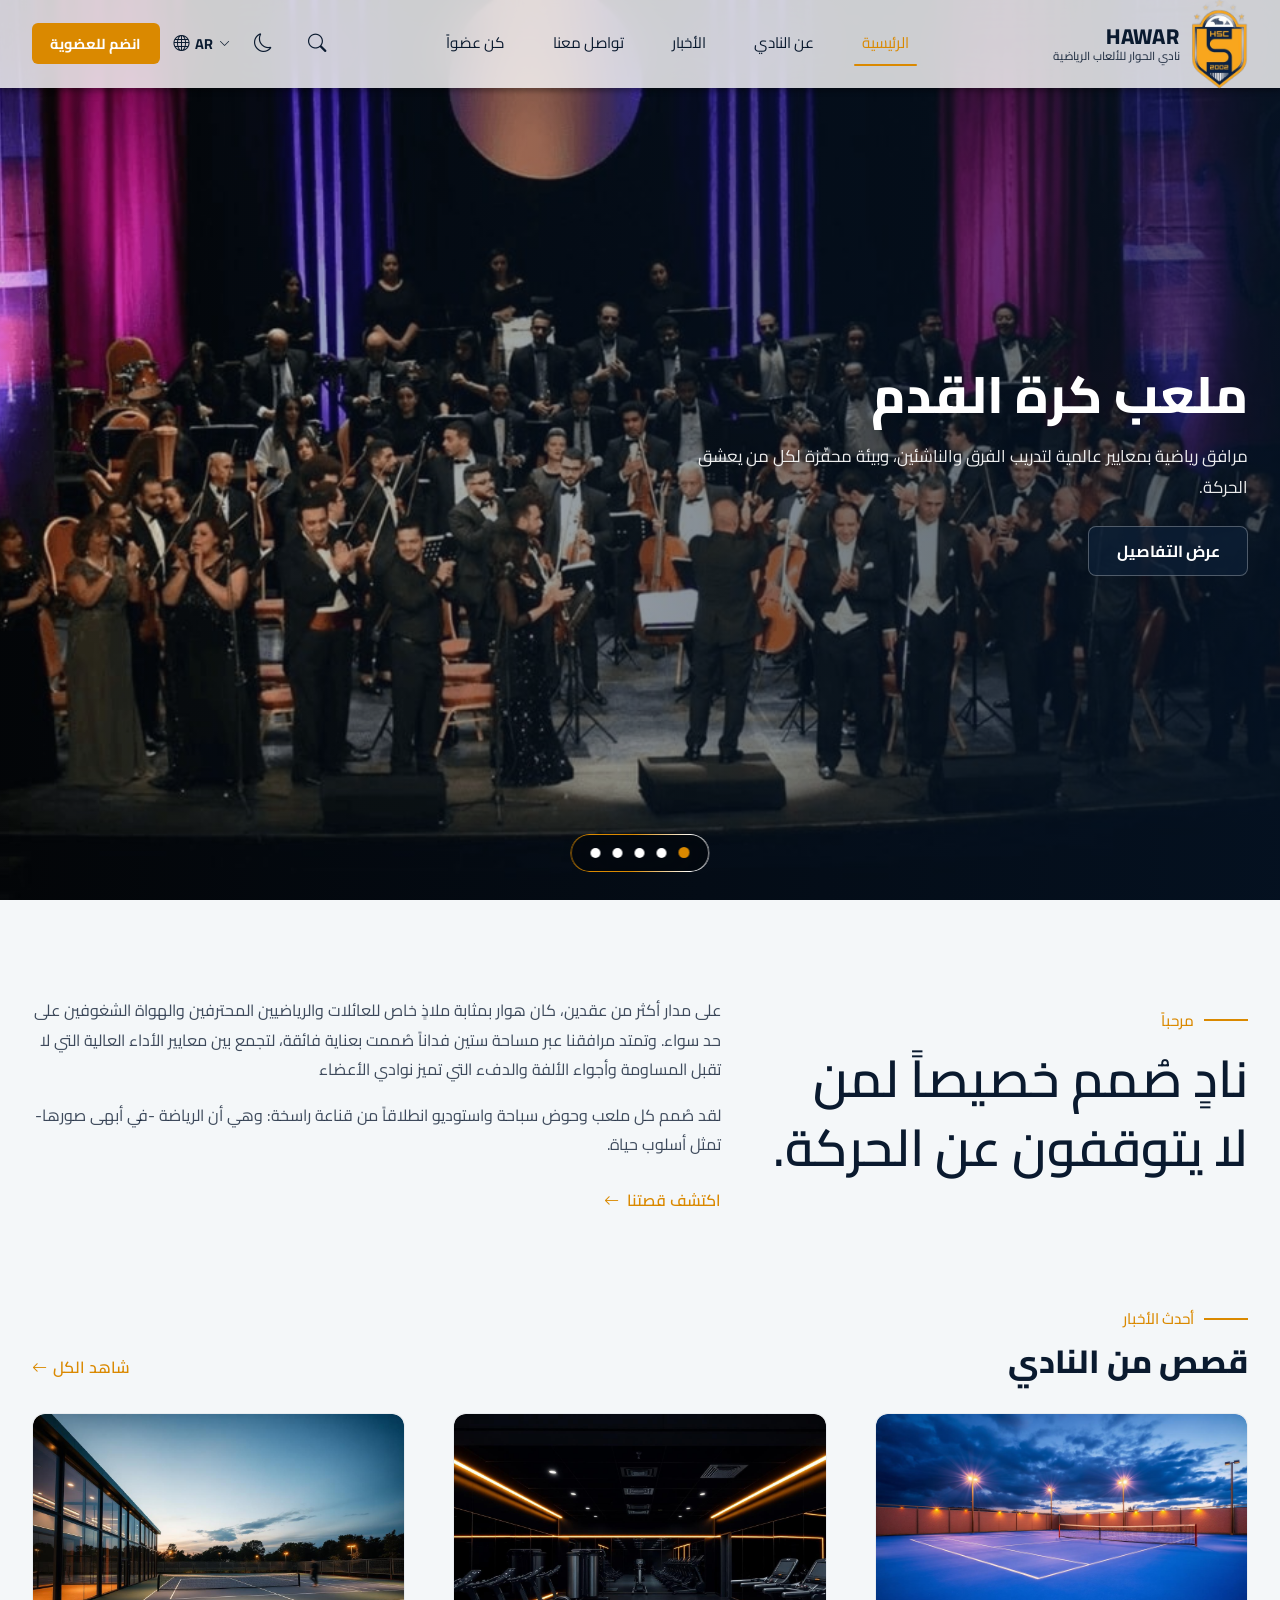
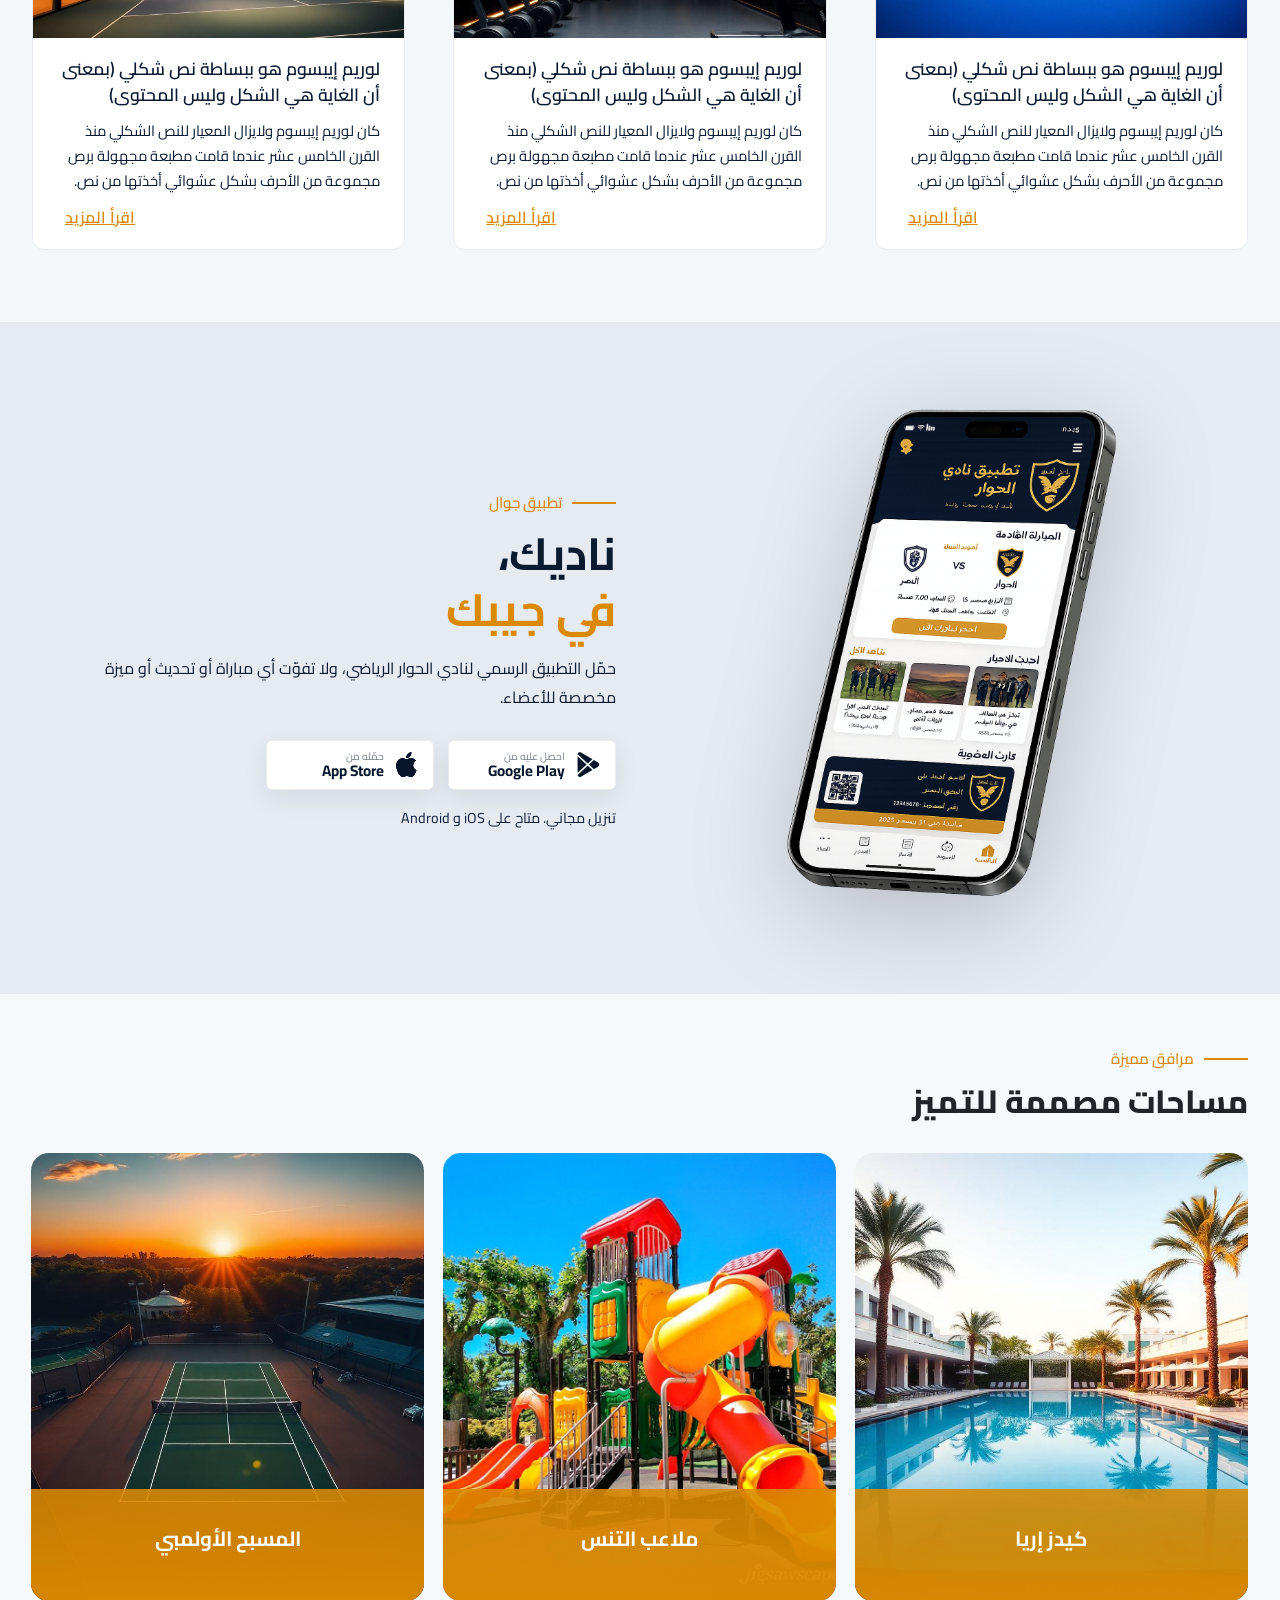
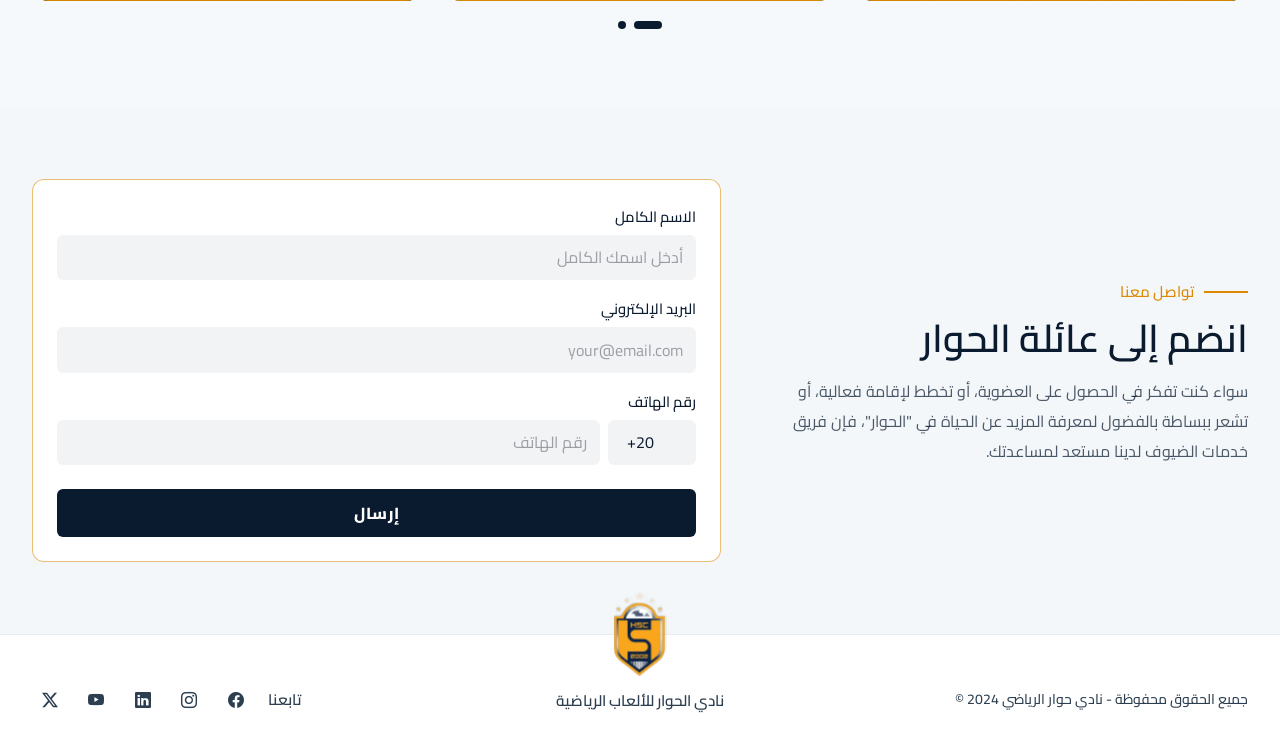
==== commit 7a67518e: "Add site-wide search with results page, empty state, and home facility updates. Connect the navbar s" ====
--- a/index.html
+++ b/index.html
@@ -1,4 +1,4 @@
-﻿<!DOCTYPE html>
+<!DOCTYPE html>
 <html lang="ar" dir="rtl">
 
 <head>
@@ -74,9 +74,19 @@
 
                 <div class="navbar-actions">
 
-                    <button type="button" class="icon-btn" aria-label="بحث">
-                        <i class="bi bi-search"></i>
-                    </button>
+                    <div class="navbar-search">
+                        <button type="button" class="icon-btn navbar-search-toggle" aria-expanded="false"
+                            data-i18n-aria="navbarSearchAria" aria-label="بحث">
+                            <i class="bi bi-search"></i>
+                        </button>
+                        <form class="navbar-search-form" action="search.html" method="get" role="search">
+                            <div class="navbar-search-form-inner">
+                                <input type="search" name="q" class="navbar-search-input"
+                                data-i18n-placeholder="navbarSearchPlaceholder"
+                                placeholder="ابحث..." autocomplete="off">
+                            </div>
+                        </form>
+                    </div>
 
                     <button type="button" class="icon-btn" id="themeToggle" aria-label="تبديل الوضع">
                         <i class="bi bi-moon" id="themeIcon"></i>
@@ -328,6 +338,90 @@
             </div>
         </section>
 
+        <!-- ===== Facility ===== -->
+        <section class="facility pt-5 pb-5">
+            <div class="width-container">
+                <div class="facility-head">
+                    <div class="facility-welcome">
+                        <span class="facility-welcome-line" aria-hidden="true"></span>
+                        <span class="facility-welcome-text" data-i18n="homeFacilitiesLabel">مرافق مميزة</span>
+                    </div>
+                    <h2 class="facility-title" data-i18n="homeFacilitiesTitle">مساحات مصممة للتميز</h2>
+                </div>
+
+                <div class="facility-slider">
+                    <div class="slider">
+                        <div class="facility-slide">
+                            <article class="facility-card">
+                                <div class="facility-card-media">
+                                    <img src="images/facility/slide1.jpg" alt="" data-i18n-aria="homeFacilityTitle1">
+                                </div>
+                                <div class="facility-card-overlay">
+                                    <h3 class="facility-card-title" data-i18n="homeFacilityTitle1">كيدز إريا</h3>
+                                    <p class="facility-card-desc" data-i18n="homeFacilityText1">لوريم إيبسوم دولور سيت أميت، كونسيكتيتور أديبيسينغ إليت. سيد دو أيوسمود تيمبور إنسيديدنت أوت لابوري إت دولوري ماجنا أليكوا.</p>
+                                </div>
+                            </article>
+                        </div>
+                        <div class="facility-slide">
+                            <article class="facility-card">
+                                <div class="facility-card-media">
+                                    <img src="images/facility/slide2.jpg" alt="" data-i18n-aria="homeFacilityTitle2">
+                                </div>
+                                <div class="facility-card-overlay">
+                                    <h3 class="facility-card-title" data-i18n="homeFacilityTitle2">ملاعب التنس</h3>
+                                    <p class="facility-card-desc" data-i18n="homeFacilityText2">لوريم إيبسوم دولور سيت أميت، كونسيكتيتور أديبيسينغ إليت. سيد دو أيوسمود تيمبور إنسيديدنت أوت لابوري إت دولوري ماجنا أليكوا.</p>
+                                </div>
+                            </article>
+                        </div>
+                        <div class="facility-slide">
+                            <article class="facility-card">
+                                <div class="facility-card-media">
+                                    <img src="images/facility/slide-3.jpg" alt="" data-i18n-aria="homeFacilityTitle3">
+                                </div>
+                                <div class="facility-card-overlay">
+                                    <h3 class="facility-card-title" data-i18n="homeFacilityTitle3">المسبح الأولمبي</h3>
+                                    <p class="facility-card-desc" data-i18n="homeFacilityText3">لوريم إيبسوم دولور سيت أميت، كونسيكتيتور أديبيسينغ إليت. سيد دو أيوسمود تيمبور إنسيديدنت أوت لابوري إت دولوري ماجنا أليكوا.</p>
+                                </div>
+                            </article>
+                        </div>
+                        <div class="facility-slide">
+                            <article class="facility-card">
+                                <div class="facility-card-media">
+                                    <img src="images/story1.png" alt="" data-i18n-aria="homeFacilityTitle4">
+                                </div>
+                                <div class="facility-card-overlay">
+                                    <h3 class="facility-card-title" data-i18n="homeFacilityTitle4">صالة اللياقة</h3>
+                                    <p class="facility-card-desc" data-i18n="homeFacilityText4">لوريم إيبسوم دولور سيت أميت، كونسيكتيتور أديبيسينغ إليت. سيد دو أيوسمود تيمبور إنسيديدنت أوت لابوري إت دولوري ماجنا أليكوا.</p>
+                                </div>
+                            </article>
+                        </div>
+                        <div class="facility-slide">
+                            <article class="facility-card">
+                                <div class="facility-card-media">
+                                    <img src="images/story2.png" alt="" data-i18n-aria="homeFacilityTitle5">
+                                </div>
+                                <div class="facility-card-overlay">
+                                    <h3 class="facility-card-title" data-i18n="homeFacilityTitle5">الملاعب الرياضية</h3>
+                                    <p class="facility-card-desc" data-i18n="homeFacilityText5">لوريم إيبسوم دولور سيت أميت، كونسيكتيتور أديبيسينغ إليت. سيد دو أيوسمود تيمبور إنسيديدنت أوت لابوري إت دولوري ماجنا أليكوا.</p>
+                                </div>
+                            </article>
+                        </div>
+                        <div class="facility-slide">
+                            <article class="facility-card">
+                                <div class="facility-card-media">
+                                    <img src="images/story3.png" alt="" data-i18n-aria="homeFacilityTitle6">
+                                </div>
+                                <div class="facility-card-overlay">
+                                    <h3 class="facility-card-title" data-i18n="homeFacilityTitle6">النادي الاجتماعي</h3>
+                                    <p class="facility-card-desc" data-i18n="homeFacilityText6">لوريم إيبسوم دولور سيت أميت، كونسيكتيتور أديبيسينغ إليت. سيد دو أيوسمود تيمبور إنسيديدنت أوت لابوري إت دولوري ماجنا أليكوا.</p>
+                                </div>
+                            </article>
+                        </div>
+                    </div>
+                </div>
+            </div>
+        </section>
+
         <!-- ===== Join ===== -->
         <section class="home-join" id="homeJoin">
             <div class="width-container">
@@ -416,6 +510,7 @@
     <script src="js/language.js"></script>
     <script src="js/theme.js"></script>
     <script src="js/main.js"></script>
+    <script src="js/search.js"></script>
 </body>
 
 </html>
--- a/css/styleAR.css
+++ b/css/styleAR.css
@@ -107,6 +107,7 @@
 .hawar-body {
   background-color: var(--body-bg);
   color: var(--text-color);
+  padding-top: 100px !important;
 }
 
 body {
@@ -124,13 +125,11 @@
 }
 
 .object-fit-cover {
-  -o-object-fit: cover;
-     object-fit: cover;
+  object-fit: cover;
 }
 
 .object-position-top {
-  -o-object-position: top;
-     object-position: top;
+  object-position: top;
 }
 
 .pagination {
@@ -444,9 +443,7 @@
   font-size: 0.9rem;
   font-weight: 700;
   cursor: pointer;
-  -webkit-user-select: none;
-     -moz-user-select: none;
-          user-select: none;
+  user-select: none;
   transition: all 0.3s ease;
 }
 .language i {
@@ -505,6 +502,174 @@
   font-family: "bootstrap-icons";
   font-size: 1.5rem;
   color: var(--navbar-text);
+}
+
+/*======================================
+    Navbar Search
+======================================*/
+.navbar-search {
+  display: inline-flex;
+  align-items: center;
+  gap: 0.35rem;
+  position: relative;
+}
+
+/* AR: opens right of icon | EN: opens left of icon */
+.navbar-search-form {
+  order: -1;
+  display: grid;
+  grid-template-columns: 0fr;
+  opacity: 0;
+  overflow: hidden;
+  pointer-events: none;
+  transition: grid-template-columns 0.45s cubic-bezier(0.22, 1, 0.36, 1), opacity 0.3s ease;
+}
+
+.navbar-search-form-inner {
+  min-width: 0;
+  overflow: hidden;
+}
+
+.navbar-search.is-open .navbar-search-form {
+  grid-template-columns: 1fr;
+  opacity: 1;
+  pointer-events: auto;
+}
+
+.navbar-search-input {
+  width: 220px;
+  max-width: 42vw;
+  height: 36px;
+  padding: 0 0.85rem;
+  border: 1px solid rgba(197, 205, 216, 0.85);
+  border-radius: 8px;
+  background: #ffffff;
+  color: var(--heading);
+  font-family: inherit;
+  font-size: 0.9rem;
+  outline: none;
+  transition: border-color background-color 0.2s ease;
+}
+.navbar-search-input::placeholder {
+  color: #9AA3B0;
+  opacity: 1;
+}
+.navbar-search-input:focus {
+  border-color: rgb(218, 137, 0);
+}
+
+[data-theme=dark] .navbar-search-input {
+  background: rgb(13, 31, 55);
+  border-color: rgba(197, 205, 216, 0.55);
+  color: #ffffff;
+}
+[data-theme=dark] .navbar-search-input::placeholder {
+  color: rgba(255, 255, 255, 0.45);
+}
+[data-theme=dark] .navbar-search-input:focus {
+  border-color: rgba(218, 137, 0, 0.75);
+}
+
+@media (max-width: 576px) {
+  .navbar-search-input {
+    width: 160px;
+    max-width: 38vw;
+  }
+}
+.search-results-summary {
+  margin-top: 0.5rem;
+  margin-bottom: 0;
+  color: var(--text-muted, #6c757d);
+  font-size: 0.95rem;
+}
+
+.search-empty {
+  display: flex;
+  flex-direction: column;
+  align-items: center;
+  justify-content: center;
+  gap: 1.25rem;
+  padding: 3rem 1rem 4rem;
+  text-align: center;
+}
+
+.search-empty-illustration {
+  position: relative;
+  width: min(100%, 22rem);
+  margin: 0 auto;
+}
+
+.search-empty-image {
+  display: block;
+  width: 100%;
+  height: auto;
+}
+
+.search-empty-image--dark {
+  display: none;
+}
+
+[data-theme=dark] .search-empty-image--light {
+  display: none;
+}
+
+[data-theme=dark] .search-empty-image--dark {
+  display: block;
+}
+
+.search-empty-text {
+  margin: 0;
+  color: var(--heading);
+  font-size: 1.35rem;
+  font-weight: 500;
+  line-height: 1.5;
+}
+
+.search-empty--prompt .search-empty-text {
+  color: var(--text-muted, #6c757d);
+  font-size: 1rem;
+  font-weight: 400;
+}
+
+[data-theme=dark] .search-empty--no-results .search-empty-text {
+  color: #ffffff;
+}
+
+.search .search-result .card {
+  border: 1px solid var(--primary);
+  border-radius: 12px;
+  background: var(--card-bg);
+  color: var(--text-app);
+}
+.search .search-result .card img {
+  height: 12rem;
+  width: 100%;
+}
+.search .search-result .card .badge {
+  background-color: rgb(217, 217, 217) !important;
+  width: 7rem;
+  height: 2.2rem;
+  line-height: 2.2;
+  left: 100px;
+  color: rgb(218, 137, 0);
+}
+.search .search-result .card h5 {
+  font-weight: 600;
+  overflow: hidden;
+  display: -webkit-box;
+  -webkit-line-clamp: 2;
+  -webkit-box-orient: vertical;
+}
+.search .search-result .card p {
+  font-weight: 400;
+  font-size: 0.9rem;
+  overflow: hidden;
+  display: -webkit-box;
+  -webkit-line-clamp: 3;
+  -webkit-box-orient: vertical;
+}
+.search .search-result .card .readMore {
+  color: var(--primary);
 }
 
 /*==============================================================================
@@ -666,8 +831,7 @@
   display: block;
   width: 100%;
   aspect-ratio: 4/3;
-  -o-object-fit: cover;
-     object-fit: cover;
+  object-fit: cover;
   border-radius: 16px;
   border: 0;
   box-shadow: 0 0 0 1px rgb(218, 137, 0);
@@ -797,10 +961,8 @@
   display: block;
   width: 100%;
   height: 100%;
-  -o-object-fit: cover;
-     object-fit: cover;
-  -o-object-position: center;
-     object-position: center;
+  object-fit: cover;
+  object-position: center;
   border-radius: 10px;
 }
 
@@ -820,8 +982,7 @@
     display: flex;
     flex-wrap: wrap;
     align-items: center;
-    -moz-column-gap: 0.75rem;
-         column-gap: 0.75rem;
+    column-gap: 0.75rem;
     row-gap: 0.75rem;
   }
   .navbar-brand {
@@ -975,11 +1136,15 @@
   [data-theme=dark] .page-home .navbar .icon-btn {
     color: #fff;
   }
-  .home-hero,
+  .home-hero {
+    height: 70vh;
+    min-height: 70vh;
+  }
   .home-hero-slider,
   .home-hero-slide,
   .home-hero-content {
-    min-height: 70vh;
+    min-height: 100%;
+    height: 100%;
   }
   .home-intro,
   .home-stories,
@@ -1494,10 +1659,8 @@
   width: 100%;
   height: 100%;
   aspect-ratio: 4/2;
-  -o-object-fit: cover;
-     object-fit: cover;
-  -o-object-position: top;
-     object-position: top;
+  object-fit: cover;
+  object-position: top;
   border-radius: 10px;
 }
 .news-slider .news-slide-content {
@@ -1564,9 +1727,7 @@
   z-index: 5;
 }
 .News-list .select-activaties .activity-select-trigger {
-  -webkit-appearance: none;
-     -moz-appearance: none;
-          appearance: none;
+  appearance: none;
   position: relative;
   display: flex;
   align-items: center;
@@ -1652,10 +1813,6 @@
   font-size: 0.85rem;
   outline: none;
 }
-.News-list .select-activaties .activity-select-search-input::-moz-placeholder {
-  color: var(--dropdown-text);
-  opacity: 0.45;
-}
 .News-list .select-activaties .activity-select-search-input::placeholder {
   color: var(--dropdown-text);
   opacity: 0.45;
@@ -1694,9 +1851,7 @@
   font-size: 0.9rem;
   font-weight: 500;
   cursor: pointer;
-  -webkit-user-select: none;
-     -moz-user-select: none;
-          user-select: none;
+  user-select: none;
   transition: all 0.3s ease;
 }
 .News-list .select-activaties .activity-select-list li:last-child {
@@ -1874,10 +2029,8 @@
   display: block;
   width: 100%;
   height: 28rem;
-  -o-object-fit: cover;
-     object-fit: cover;
-  -o-object-position: center;
-     object-position: center;
+  object-fit: cover;
+  object-position: center;
   border-radius: 12px;
   border: 1px solid rgb(218, 137, 0);
   background-color: var(--surface);
@@ -1958,8 +2111,7 @@
   display: block;
   width: 100%;
   aspect-ratio: 16/10;
-  -o-object-fit: cover;
-     object-fit: cover;
+  object-fit: cover;
   border-radius: 10px;
   border: 1px solid transparent;
   box-shadow: 0 0 0 1px transparent;
@@ -2130,6 +2282,8 @@
 
 .home-hero {
   position: relative;
+  height: 100vh;
+  height: 100svh;
   min-height: 100vh;
   background: #05162B;
   overflow: hidden;
@@ -2137,9 +2291,16 @@
 .home-hero .slick-dotted.slick-slider {
   margin-bottom: 0 !important;
 }
+.home-hero .home-hero-slider,
+.home-hero .slick-list,
+.home-hero .slick-track,
+.home-hero .slick-slide,
+.home-hero .slick-slide > div {
+  height: 100%;
+}
 .home-hero .slick-list,
 .home-hero .slick-track {
-  height: 100%;
+  min-height: 100%;
 }
 .home-hero .slick-dots {
   position: absolute;
@@ -2212,7 +2373,8 @@
 .home-hero-slider,
 .home-hero-slide {
   position: relative;
-  min-height: 100vh;
+  height: 100%;
+  min-height: 100%;
 }
 
 .home-hero-image {
@@ -2220,10 +2382,8 @@
   inset: 0;
   width: 100%;
   height: 100%;
-  -o-object-fit: cover;
-     object-fit: cover;
-  -o-object-position: center;
-     object-position: center;
+  object-fit: cover;
+  object-position: center;
 }
 
 .home-hero-overlay {
@@ -2238,7 +2398,8 @@
   z-index: 2;
   display: flex;
   align-items: center;
-  min-height: 100vh;
+  height: 100%;
+  min-height: 100%;
   padding-block: calc(88px + 2rem) 5rem;
 }
 
@@ -2294,7 +2455,7 @@
 
 .home-intro-title {
   margin: 0;
-  font-size: clamp(4rem, 3vw, 2.6rem);
+  font-size: clamp(2.6rem, 4vw, 4rem);
   font-weight: 600;
   line-height: 1.35;
   color: #0A1A2F;
@@ -2321,6 +2482,151 @@
   font-size: clamp(1.6rem, 2.5vw, 2.2rem);
   font-weight: 800;
   color: #0A1A2F;
+}
+
+.facility {
+  background-color: var(--body-bg) !important;
+}
+
+.facility-head {
+  margin-bottom: 2rem;
+}
+
+.facility-welcome {
+  display: inline-flex;
+  align-items: center;
+  gap: 0.65rem;
+  margin-bottom: 1rem;
+}
+
+.facility-welcome-line {
+  display: block;
+  width: 2.75rem;
+  height: 2px;
+  background: rgb(218, 137, 0);
+  flex-shrink: 0;
+}
+
+.facility-welcome-text {
+  color: rgb(218, 137, 0);
+  font-size: 0.95rem;
+  font-weight: 500;
+  line-height: 1;
+}
+
+.facility-title {
+  margin: 0;
+  font-size: clamp(1.6rem, 2.5vw, 2.2rem);
+  font-weight: 800;
+}
+
+.facility-slider .slick-list {
+  margin: 0 -0.6rem;
+}
+.facility-slider .slick-slide {
+  padding: 0 0.6rem;
+  height: auto;
+}
+.facility-slider .slick-slide > div {
+  height: 100%;
+}
+.facility-slider .slick-track {
+  display: flex !important;
+  align-items: stretch;
+}
+
+.facility-slide {
+  height: 100%;
+}
+
+.facility-card {
+  position: relative;
+  display: block;
+  height: clamp(22rem, 48vw, 28rem);
+  border-radius: 18px;
+  overflow: hidden;
+  isolation: isolate;
+}
+
+.facility-card-media {
+  position: absolute;
+  inset: 0;
+  z-index: 0;
+}
+.facility-card-media img {
+  width: 100%;
+  height: 100%;
+  object-fit: cover;
+  display: block;
+  transition: transform 0.45s ease;
+}
+
+.facility-card-overlay {
+  position: absolute;
+  inset-inline: 0;
+  bottom: 0;
+  z-index: 1;
+  display: flex;
+  flex-direction: column;
+  justify-content: center;
+  align-items: center;
+  gap: 0.75rem;
+  height: 25%;
+  padding: 1.15rem 1.35rem;
+  background: linear-gradient(180deg, rgba(218, 137, 0, 0.88) 0%, rgba(218, 137, 0, 0.98) 100%);
+  text-align: center;
+  transition: height 0.4s ease, padding 0.4s ease, background 0.4s ease, justify-content 0.4s ease;
+}
+
+.facility-card-title {
+  margin: 0;
+  color: #ffffff;
+  font-size: clamp(1.05rem, 1.6vw, 1.35rem);
+  font-weight: 700;
+  line-height: 1.35;
+  text-align: center;
+  transition: transform 0.35s ease;
+}
+
+.facility-card-desc {
+  margin: 0;
+  width: 100%;
+  max-width: 100%;
+  max-height: 0;
+  opacity: 0;
+  overflow: hidden;
+  color: #ffffff;
+  font-size: 0.9rem;
+  font-weight: 400;
+  line-height: 1.65;
+  text-align: start;
+  transform: translateY(0.65rem);
+  transition: opacity 0.3s ease 0.08s, transform 0.3s ease 0.08s, max-height 0.4s ease;
+}
+
+.facility-card:hover .facility-card-media img,
+.facility-card:focus-within .facility-card-media img {
+  transform: scale(1.01);
+}
+.facility-card:hover .facility-card-overlay,
+.facility-card:focus-within .facility-card-overlay {
+  height: 100%;
+  justify-content: center;
+  align-items: center;
+  padding: 1.75rem 1.35rem 1.5rem;
+  background: linear-gradient(180deg, rgba(218, 137, 0, 0.72) 0%, rgba(218, 137, 0, 0.9) 42%, rgba(218, 137, 0, 0.98) 100%);
+}
+.facility-card:hover .facility-card-title,
+.facility-card:focus-within .facility-card-title {
+  transform: none;
+}
+.facility-card:hover .facility-card-desc,
+.facility-card:focus-within .facility-card-desc {
+  max-height: 12rem;
+  opacity: 1;
+  transform: translateY(0);
+  max-width: 26rem;
+  margin-inline: auto;
 }
 
 .home-story-card {
@@ -2389,7 +2695,7 @@
 
 .home-app-title {
   margin: 0 0 1rem;
-  font-size: clamp(4rem, 3.5vw, 3rem);
+  font-size: clamp(2.6rem, 3.5vw, 4rem);
   font-weight: 700;
   line-height: 1.25;
   color: #0A1A2F;
@@ -2477,7 +2783,7 @@
 
 .home-join-title {
   margin: 0 0 1rem;
-  font-size: clamp(4rem, 2.8vw, 2.4rem);
+  font-size: clamp(2.4rem, 2.8vw, 4rem);
   font-weight: 600;
   color: #0A1A2F;
 }
@@ -2507,10 +2813,6 @@
   border-radius: 6px;
   min-height: 2.85rem;
   color: #0A1A2F;
-}
-.home-join-form .form-control::-moz-placeholder, .home-join-form .form-select::-moz-placeholder {
-  color: rgba(100, 102, 114, 0.6);
-  opacity: 1;
 }
 .home-join-form .form-control::placeholder,
 .home-join-form .form-select::placeholder {
@@ -2577,6 +2879,7 @@
 }
 [data-theme=dark] .home-intro-title,
 [data-theme=dark] .home-stories-title,
+[data-theme=dark] .facility-title,
 [data-theme=dark] .home-join-title,
 [data-theme=dark] .home-story-title {
   color: #ffffff;
@@ -2589,6 +2892,12 @@
   color: rgb(218, 137, 0);
 }
 [data-theme=dark] .home-welcome-line {
+  background: rgb(218, 137, 0);
+}
+[data-theme=dark] .facility-welcome-text {
+  color: rgb(218, 137, 0);
+}
+[data-theme=dark] .facility-welcome-line {
   background: rgb(218, 137, 0);
 }
 [data-theme=dark] .home-app {
@@ -2660,10 +2969,6 @@
   background: rgba(255, 255, 255, 0.08);
   color: #ffffff;
 }
-[data-theme=dark] .home-join-form .form-control::-moz-placeholder, [data-theme=dark] .home-join-form .form-select::-moz-placeholder {
-  color: rgba(100, 102, 114, 0.6);
-  opacity: 1;
-}
 [data-theme=dark] .home-join-form .form-control::placeholder,
 [data-theme=dark] .home-join-form .form-select::placeholder {
   color: rgba(100, 102, 114, 0.6);
@@ -2680,4 +2985,1447 @@
 }
 [data-theme=dark] .home-join-submit:hover {
   background: #C97400;
-}/*# sourceMappingURL=styleAR.css.map */+}
+
+/*==============================================================================
+    Renew Membership — تجديد العضوية (Light Mode)
+==============================================================================*/
+.renew_membership {
+  flex: 1 0 auto;
+}
+.renew_membership .renew-flow {
+  display: flex;
+  flex-direction: column;
+  align-items: center;
+  max-width: 980px;
+  margin-inline: auto;
+  padding-block: 0.75rem 1rem;
+}
+.renew_membership .progress-wrapper {
+  display: flex;
+  align-items: flex-start;
+  justify-content: center;
+  width: 100%;
+  margin-bottom: 1.75rem;
+}
+.renew_membership .progress-item {
+  display: flex;
+  flex-direction: column;
+  align-items: center;
+  gap: 0.45rem;
+  flex: 0 1 auto;
+  min-width: 0;
+  max-width: 110px;
+}
+.renew_membership .progress-step {
+  width: 32px;
+  height: 32px;
+  border-radius: 50%;
+  min-width: 32px;
+  border: 1.5px solid #C5CDD8;
+  background: #ffffff;
+  display: flex;
+  align-items: center;
+  justify-content: center;
+  position: relative;
+  z-index: 2;
+  flex-shrink: 0;
+}
+.renew_membership .progress-step span,
+.renew_membership .progress-step .progress-number {
+  font-size: 0.85rem;
+  font-weight: 600;
+  line-height: 1;
+  color: #1A1A1A;
+}
+.renew_membership .progress-step .progress-check {
+  display: none;
+  font-size: 1rem;
+  font-weight: 700;
+  line-height: 1;
+  color: #ffffff;
+}
+.renew_membership .progress-step.current {
+  background: #ffffff;
+  border-color: rgb(218, 137, 0);
+}
+.renew_membership .progress-step.current .progress-number {
+  color: rgb(218, 137, 0);
+  display: inline;
+}
+.renew_membership .progress-step.current .progress-check {
+  display: none;
+}
+.renew_membership .progress-step.completed {
+  background: #0A1A2F;
+  border-color: #0A1A2F;
+}
+.renew_membership .progress-step.completed .progress-number {
+  display: none;
+}
+.renew_membership .progress-step.completed .progress-check {
+  display: inline-flex;
+}
+.renew_membership .progress-label {
+  font-size: 0.78rem;
+  font-weight: 500;
+  line-height: 1.35;
+  text-align: center;
+  color: #1A1A1A;
+  white-space: nowrap;
+}
+.renew_membership .progress-item.current .progress-label {
+  color: rgb(218, 137, 0);
+  font-weight: 700;
+}
+.renew_membership .progress-item.completed .progress-label {
+  color: #1A1A1A;
+  font-weight: 500;
+}
+.renew_membership .progress-line {
+  flex: 1 1 auto;
+  height: 2px;
+  min-width: 12px;
+  max-width: 72px;
+  margin-top: 15px;
+  background: #C5CDD8;
+}
+.renew_membership .progress-line.active {
+  background: #0A1A2F;
+}
+.renew_membership .renew-panel {
+  display: none;
+  width: 100%;
+  flex-direction: column;
+  gap: 1rem;
+}
+.renew_membership .renew-panel.is-active {
+  display: flex;
+}
+.renew_membership .renew-title {
+  margin: 0 0 1rem;
+  font-size: clamp(1.2rem, 2.2vw, 1.55rem);
+  font-weight: 700;
+  line-height: 1.6;
+  color: var(--heading);
+  display: flex;
+  align-self: flex-start;
+}
+.renew_membership .renew-card {
+  position: relative;
+  width: 100%;
+  padding: 1.6rem 1.75rem 1.5rem;
+  background: #ffffff;
+  border: 1.5px solid rgb(218, 137, 0);
+  border-radius: 12px;
+  box-shadow: 0 2px 8px rgba(0, 0, 0, 0.05);
+  overflow: visible;
+}
+.renew_membership .renew-card-top {
+  display: flex;
+  align-items: flex-start;
+  justify-content: space-between;
+  gap: 1.5rem;
+  margin-bottom: 1.35rem;
+}
+.renew_membership .renew-instructions {
+  flex: 1 1 auto;
+  min-width: 0;
+  text-align: start;
+}
+.renew_membership .renew-instructions ul {
+  margin: 0;
+  padding-inline-start: 1.15rem;
+  list-style: disc;
+}
+.renew_membership .renew-instructions li {
+  margin-bottom: 0.45rem;
+  font-size: 0.95rem;
+  line-height: 1.75;
+  color: var(--heading);
+}
+.renew_membership .renew-instructions li:last-child {
+  margin-bottom: 0;
+}
+.renew_membership .renew-instructions strong {
+  font-weight: 700;
+}
+.renew_membership .renew-instructions a {
+  color: var(--heading);
+  text-decoration: underline;
+  text-underline-offset: 2px;
+  word-break: break-word;
+}
+.renew_membership .renew-instructions a:hover {
+  color: rgb(218, 137, 0);
+}
+.renew_membership .renew-card-image {
+  position: relative;
+  flex: 0 0 auto;
+  width: min(46%, 280px);
+  z-index: 1;
+}
+.renew_membership .id-card-image {
+  display: block;
+  width: 100%;
+  height: auto;
+  border-radius: 6px;
+}
+.renew_membership .renew-number-highlight {
+  position: absolute;
+  left: 28%;
+  top: 62%;
+  width: 28%;
+  height: 16%;
+  background: transparent;
+  border-radius: 2px;
+  pointer-events: none;
+  z-index: 2;
+  opacity: 0;
+}
+.renew_membership .renew-arrow {
+  position: absolute;
+  inset: 0;
+  width: 100%;
+  height: 100%;
+  pointer-events: none;
+  z-index: 4;
+  overflow: visible;
+}
+.renew_membership .dotted-arrow {
+  display: block;
+  width: 100%;
+  height: 100%;
+  overflow: visible;
+}
+.renew_membership .dotted-arrow path {
+  fill: none;
+  stroke: #E8A23A;
+  stroke-width: 1.7;
+  stroke-dasharray: 3.5 4.5;
+  stroke-linecap: round;
+}
+.renew_membership .dotted-arrow .arrow-head {
+  stroke-dasharray: none;
+  stroke-linejoin: round;
+  stroke-width: 1.7;
+}
+.renew_membership .renew-error-banner {
+  display: none;
+  align-items: center;
+  gap: 0.55rem;
+  width: 100%;
+  margin-bottom: 1.15rem;
+  padding: 0.7rem 1rem;
+  background: #FEE2E2;
+  border-radius: 8px;
+  color: #B91C1C;
+  font-size: 0.95rem;
+  font-weight: 600;
+  text-align: start;
+}
+.renew_membership .renew-error-banner i {
+  font-size: 1.1rem;
+  line-height: 1;
+  flex-shrink: 0;
+}
+.renew_membership .renew-error-banner[hidden] {
+  display: none !important;
+}
+.renew_membership .renew-error-banner:not([hidden]) {
+  display: flex;
+}
+.renew_membership .renew-form {
+  width: 100%;
+  position: relative;
+  z-index: 2;
+}
+.renew_membership .renew-form-group {
+  display: flex;
+  flex-direction: column;
+  gap: 0.4rem;
+}
+.renew_membership .renew-form-group label {
+  margin: 0;
+  font-size: 0.95rem;
+  font-weight: 600;
+  color: var(--heading);
+  text-align: start;
+}
+.renew_membership .renew-form-group input {
+  flex: 1 1 auto;
+  min-width: 0;
+  height: 48px;
+  padding: 0 1rem;
+  border: 1px solid #D5DCE5;
+  border-radius: 8px;
+  outline: none;
+  background: #ffffff;
+  color: var(--heading);
+  font-family: inherit;
+  font-size: 1rem;
+  text-align: start;
+  transition: border-color background-color box-shadow 0.2s ease;
+}
+.renew_membership .renew-form-group input::placeholder {
+  color: #9AA3B0;
+  opacity: 1;
+}
+.renew_membership .renew-form-group input:focus {
+  border-color: rgb(218, 137, 0);
+  box-shadow: 0 0 0 0.15rem rgba(218, 137, 0, 0.18);
+}
+.renew_membership .renew-form-row {
+  display: flex;
+  align-items: center;
+  gap: 0.75rem;
+  width: 100%;
+}
+.renew_membership .renew-submit {
+  flex: 0 0 auto;
+  min-width: 132px;
+  height: 48px;
+  padding: 0 1.35rem;
+  border: 0;
+  border-radius: 8px;
+  background: #0A1A2F;
+  color: #ffffff;
+  font-family: inherit;
+  font-size: 1.05rem;
+  font-weight: 600;
+  cursor: pointer;
+  white-space: nowrap;
+  transition: background-color transform 0.2s ease;
+}
+.renew_membership .renew-submit:hover {
+  background: #05162B;
+}
+.renew_membership .renew-submit:active {
+  transform: translateY(1px);
+}
+.renew_membership .renew-member-card,
+.renew_membership .renew-fees-card {
+  width: 100%;
+  background: #ffffff;
+  border: 1.5px solid rgb(218, 137, 0);
+  border-radius: 12px;
+  overflow: hidden;
+}
+.renew_membership .renew-member-card {
+  display: flex;
+  align-items: center;
+  justify-content: space-between;
+  gap: 1.25rem;
+  padding: 1.15rem 1.35rem;
+}
+.renew_membership .renew-member-info {
+  min-width: 0;
+  text-align: start;
+}
+.renew_membership .renew-member-info p {
+  margin: 0 0 0.4rem;
+  font-size: 1rem;
+  font-weight: 600;
+  color: var(--heading);
+}
+.renew_membership .renew-member-info p:last-child {
+  margin-bottom: 0;
+}
+.renew_membership .renew-member-status {
+  flex: 0 0 auto;
+  display: flex;
+  flex-direction: column;
+  align-items: flex-end;
+  gap: 0.4rem;
+}
+.renew_membership .renew-status-badge {
+  display: inline-flex;
+  align-items: center;
+  gap: 0.4rem;
+  padding: 0.4rem 0.75rem;
+  border-radius: 8px;
+  font-size: 0.9rem;
+  font-weight: 700;
+  white-space: nowrap;
+}
+.renew_membership .renew-status-badge i {
+  font-size: 1.05rem;
+}
+.renew_membership .renew-status-badge.is-expired {
+  background: #FDECEC;
+  color: #D32F2F;
+}
+.renew_membership .renew-status-date {
+  margin: 0;
+  font-size: 0.82rem;
+  color: #6B7280;
+  white-space: nowrap;
+}
+.renew_membership .renew-fees-row {
+  display: flex;
+  align-items: center;
+  justify-content: space-between;
+  gap: 1rem;
+  padding: 0.85rem 1.35rem;
+  font-size: 0.95rem;
+  color: var(--heading);
+  border-bottom: 1px solid #E8ECF0;
+}
+.renew_membership .renew-fees-row:last-of-type {
+  border-bottom: 0;
+}
+.renew_membership .renew-fees-total {
+  display: flex;
+  align-items: center;
+  justify-content: space-between;
+  gap: 1rem;
+  padding: 0.95rem 1.35rem;
+  background: #F6E7C8;
+  font-size: 1.05rem;
+  font-weight: 700;
+  color: var(--heading);
+}
+.renew_membership .renew-fees-total strong {
+  color: rgb(218, 137, 0);
+  font-size: 1.25rem;
+  font-weight: 800;
+}
+.renew_membership .renew-nav {
+  display: flex;
+  align-items: center;
+  gap: 0.85rem;
+  width: 100%;
+  margin-top: 0.35rem;
+}
+.renew_membership .renew-btn-back,
+.renew_membership .renew-btn-next {
+  height: 50px;
+  border-radius: 8px;
+  font-family: inherit;
+  font-size: 1.05rem;
+  font-weight: 600;
+  cursor: pointer;
+  transition: background-color border-color transform 0.2s ease;
+}
+.renew_membership .renew-btn-back:active,
+.renew_membership .renew-btn-next:active {
+  transform: translateY(1px);
+}
+.renew_membership .renew-btn-back {
+  flex: 0 0 160px;
+  background: #ffffff;
+  border: 1.5px solid #0A1A2F;
+  color: #0A1A2F;
+}
+.renew_membership .renew-btn-back:hover {
+  background: #F6F9FC;
+}
+.renew_membership .renew-btn-next {
+  flex: 1 1 auto;
+  background: #0A1A2F;
+  border: 0;
+  color: #ffffff;
+}
+.renew_membership .renew-btn-next:hover {
+  background: #05162B;
+}
+.renew_membership .renew-otp-card {
+  width: 100%;
+  padding: 1.35rem 1.5rem 1.15rem;
+  background: #ffffff;
+  border: 1.5px solid rgb(218, 137, 0);
+  border-radius: 12px;
+  box-shadow: 0 2px 8px rgba(0, 0, 0, 0.05);
+}
+.renew_membership .renew-otp-title {
+  margin: 0 0 1.15rem;
+  font-size: 1.05rem;
+  font-weight: 700;
+  color: var(--heading);
+  text-align: start;
+}
+.renew_membership .renew-otp-methods {
+  display: grid;
+  grid-template-columns: repeat(2, minmax(0, 1fr));
+  gap: 0.85rem;
+}
+.renew_membership .renew-otp-method {
+  position: relative;
+  display: flex;
+  align-items: center;
+  gap: 0.65rem;
+  min-height: 92px;
+  padding: 0.85rem 1rem;
+  border: 1.5px solid #E5E7EB;
+  border-radius: 10px;
+  background: #F3F4F6;
+  cursor: pointer;
+  transition: border-color background-color box-shadow 0.2s ease;
+}
+.renew_membership .renew-otp-method input {
+  position: absolute;
+  opacity: 0;
+  pointer-events: none;
+}
+.renew_membership .renew-otp-method.is-selected {
+  background: #E8F5E9;
+  border-color: #66BB6A;
+  box-shadow: inset 0 0 0 1px rgba(102, 187, 106, 0.15);
+}
+.renew_membership .renew-otp-radio {
+  width: 18px;
+  height: 18px;
+  border-radius: 50%;
+  min-width: 18px;
+  border: 1.5px solid #D1D5DB;
+  background: #ffffff;
+  flex-shrink: 0;
+  position: relative;
+}
+.renew_membership .renew-otp-radio::after {
+  content: "";
+  position: absolute;
+  inset: 3px;
+  border-radius: 50%;
+  background: transparent;
+  transition: background-color 0.2s ease;
+}
+.renew_membership .renew-otp-method.is-selected .renew-otp-radio {
+  border-color: rgb(218, 137, 0);
+}
+.renew_membership .renew-otp-method.is-selected .renew-otp-radio::after {
+  background: rgb(218, 137, 0);
+}
+.renew_membership .renew-otp-method-body {
+  display: flex;
+  flex-direction: column;
+  align-items: flex-start;
+  gap: 0.35rem;
+  min-width: 0;
+}
+.renew_membership .renew-otp-method-head {
+  display: inline-flex;
+  align-items: center;
+  gap: 0.4rem;
+  font-size: 0.98rem;
+  font-weight: 700;
+  color: var(--heading);
+}
+.renew_membership .renew-otp-method-head .bi-whatsapp {
+  color: #25D366;
+  font-size: 1.15rem;
+}
+.renew_membership .renew-otp-method-head .bi-envelope {
+  color: #6B7280;
+  font-size: 1.05rem;
+}
+.renew_membership .renew-otp-method-value {
+  font-size: 0.92rem;
+  font-weight: 500;
+  color: #4B5563;
+  word-break: break-all;
+}
+.renew_membership .renew-otp-limit {
+  margin: 1rem 0 0;
+  font-size: 0.92rem;
+  font-weight: 500;
+  color: #6B7280;
+  text-align: start;
+}
+.renew_membership .renew-verify-banner {
+  width: 100%;
+  padding: 0.85rem 1.15rem;
+  border-radius: 8px;
+  background: #E8F5E9;
+  color: #2E7D32;
+  font-size: 0.95rem;
+  font-weight: 600;
+  text-align: start;
+  line-height: 1.6;
+}
+.renew_membership .renew-verify-banner strong {
+  font-weight: 700;
+  margin-inline-start: 0.25rem;
+}
+.renew_membership .renew-verify-card {
+  width: 100%;
+  padding: 1.35rem 1.5rem 1.15rem;
+  background: #ffffff;
+  border: 1.5px solid rgb(218, 137, 0);
+  border-radius: 12px;
+  box-shadow: 0 2px 8px rgba(0, 0, 0, 0.05);
+}
+.renew_membership .renew-verify-instruction {
+  margin: 0 0 1.15rem;
+  font-size: 0.98rem;
+  font-weight: 700;
+  line-height: 1.75;
+  color: var(--heading);
+  text-align: start;
+}
+.renew_membership .renew-verify-instruction strong {
+  font-weight: 800;
+}
+.renew_membership .renew-verify-field {
+  display: flex;
+  flex-direction: column;
+  gap: 0.45rem;
+  margin-bottom: 1rem;
+}
+.renew_membership .renew-verify-label {
+  margin: 0;
+  font-size: 0.92rem;
+  font-weight: 500;
+  color: #6B7280;
+  text-align: start;
+}
+.renew_membership .renew-otp-digits-wrap {
+  padding: 0.85rem 1rem;
+  border: 1px solid #D5DCE5;
+  border-radius: 8px;
+  background: #ffffff;
+}
+.renew_membership .renew-otp-digits {
+  display: flex;
+  align-items: center;
+  gap: 0.35rem;
+  direction: ltr;
+}
+.renew_membership .renew-otp-digit {
+  flex: 1 1 0;
+  min-width: 0;
+  height: 42px;
+  padding: 0;
+  border: 0;
+  border-bottom: 2px solid #C5CDD8;
+  border-radius: 0;
+  background: transparent;
+  color: var(--heading);
+  font-family: inherit;
+  font-size: 1.35rem;
+  font-weight: 600;
+  text-align: center;
+  outline: none;
+  transition: border-color 0.2s ease;
+}
+.renew_membership .renew-otp-digit:focus {
+  border-bottom-color: rgb(218, 137, 0);
+}
+.renew_membership .renew-otp-digit::placeholder {
+  color: #C5CDD8;
+}
+.renew_membership .renew-verify-footer {
+  display: flex;
+  align-items: center;
+  justify-content: space-between;
+  gap: 1rem;
+  flex-wrap: wrap;
+}
+.renew_membership .renew-resend-btn {
+  display: inline-flex;
+  align-items: center;
+  gap: 0.4rem;
+  padding: 0;
+  border: 0;
+  background: transparent;
+  color: rgb(218, 137, 0);
+  font-family: inherit;
+  font-size: 0.95rem;
+  font-weight: 600;
+  cursor: pointer;
+}
+.renew_membership .renew-resend-btn i {
+  font-size: 1.05rem;
+}
+.renew_membership .renew-resend-btn:hover {
+  color: #C97400;
+}
+.renew_membership .renew-verify-footer .renew-otp-limit {
+  margin: 0;
+  font-size: 0.9rem;
+  color: #6B7280;
+}
+.renew_membership .renew-payment-member-card {
+  display: flex;
+  align-items: center;
+  justify-content: space-between;
+  gap: 1.25rem;
+  width: 100%;
+  padding: 1.15rem 1.35rem;
+  background: #ffffff;
+  border: 1.5px solid rgb(218, 137, 0);
+  border-radius: 12px;
+}
+.renew_membership .renew-payment-total-preview {
+  flex: 0 0 auto;
+  display: flex;
+  flex-direction: column;
+  align-items: flex-end;
+  gap: 0.2rem;
+  text-align: end;
+}
+.renew_membership .renew-payment-total-preview span {
+  font-size: 0.95rem;
+  font-weight: 700;
+  color: var(--heading);
+}
+.renew_membership .renew-payment-total-preview strong {
+  font-size: 1.35rem;
+  font-weight: 800;
+  color: rgb(218, 137, 0);
+  line-height: 1.2;
+}
+.renew_membership .renew-payment-card {
+  width: 100%;
+  padding: 0;
+  background: #ffffff;
+  border: 1.5px solid rgb(218, 137, 0);
+  border-radius: 12px;
+  box-shadow: 0 2px 8px rgba(0, 0, 0, 0.05);
+  overflow: hidden;
+}
+.renew_membership .renew-payment-methods {
+  display: flex;
+  flex-direction: column;
+}
+.renew_membership .renew-payment-method {
+  border-bottom: 1px solid #E8ECF0;
+}
+.renew_membership .renew-payment-method:last-child {
+  border-bottom: 0;
+}
+.renew_membership .renew-payment-method.is-selected .renew-payment-method-head {
+  background: rgba(218, 137, 0, 0.08);
+}
+.renew_membership .renew-payment-method.is-selected .renew-otp-radio {
+  border-color: rgb(218, 137, 0);
+}
+.renew_membership .renew-payment-method.is-selected .renew-otp-radio::after {
+  background: rgb(218, 137, 0);
+}
+.renew_membership .renew-payment-method-head {
+  display: flex;
+  align-items: flex-start;
+  gap: 0.75rem;
+  width: 100%;
+  margin: 0;
+  padding: 1rem 1.25rem;
+  cursor: pointer;
+}
+.renew_membership .renew-payment-method-head input {
+  position: absolute;
+  opacity: 0;
+  pointer-events: none;
+}
+.renew_membership .renew-payment-method-content {
+  flex: 1 1 auto;
+  display: flex;
+  align-items: flex-start;
+  justify-content: space-between;
+  gap: 1rem;
+  min-width: 0;
+}
+.renew_membership .renew-payment-method-info {
+  display: flex;
+  flex-direction: column;
+  gap: 0.25rem;
+  text-align: start;
+}
+.renew_membership .renew-payment-method-info strong {
+  font-size: 0.98rem;
+  font-weight: 700;
+  color: var(--heading);
+  line-height: 1.5;
+}
+.renew_membership .renew-payment-method-info span {
+  font-size: 0.88rem;
+  color: #6B7280;
+  line-height: 1.45;
+}
+.renew_membership .renew-payment-fee {
+  flex: 0 0 auto;
+  font-size: 0.88rem;
+  font-weight: 600;
+  color: #6B7280;
+  white-space: nowrap;
+  text-align: end;
+}
+.renew_membership .renew-payment-details {
+  padding: 0 1.25rem 1.15rem 3.15rem;
+  border-top: 1px solid #EEF2F6;
+  background: rgba(218, 137, 0, 0.04);
+}
+.renew_membership .renew-fawry-note {
+  margin: 0.85rem 0 0.15rem;
+  font-size: 0.92rem;
+  line-height: 1.7;
+  color: var(--heading);
+  text-align: start;
+}
+.renew_membership .renew-card-field {
+  display: flex;
+  flex-direction: column;
+  gap: 0.35rem;
+  margin-top: 0.85rem;
+}
+.renew_membership .renew-card-field label {
+  font-size: 0.88rem;
+  font-weight: 600;
+  color: #6B7280;
+  text-align: start;
+}
+.renew_membership .renew-card-field input {
+  width: 100%;
+  height: 44px;
+  padding: 0 0.85rem;
+  border: 1px solid #D5DCE5;
+  border-radius: 8px;
+  background: #ffffff;
+  color: var(--heading);
+  font-family: inherit;
+  font-size: 0.95rem;
+  text-align: start;
+}
+.renew_membership .renew-card-field input:focus {
+  outline: none;
+  border-color: rgb(218, 137, 0);
+  box-shadow: 0 0 0 0.12rem rgba(218, 137, 0, 0.18);
+}
+.renew_membership .renew-card-number-wrap {
+  position: relative;
+}
+.renew_membership .renew-card-number-wrap input {
+  unicode-bidi: plaintext;
+  letter-spacing: 0.04em;
+  padding-inline-start: 0.85rem;
+}
+.renew_membership .renew-card-brands {
+  position: absolute;
+  inset-inline-end: 0.75rem;
+  inset-inline-start: auto;
+  top: 50%;
+  transform: translateY(-50%);
+  display: inline-flex;
+  align-items: center;
+  gap: 0.45rem;
+  pointer-events: none;
+}
+.renew_membership .renew-card-brand {
+  display: block;
+  width: auto;
+  max-height: 18px;
+  object-fit: contain;
+}
+.renew_membership .renew-card-brand-visa {
+  max-height: 14px;
+}
+.renew_membership .renew-card-brand-mastercard {
+  max-height: 18px;
+}
+[dir=rtl] .renew_membership .renew-card-number-wrap input {
+  direction: ltr;
+  text-align: right;
+}
+.renew_membership .renew-card-row {
+  display: grid;
+  grid-template-columns: 1fr 1fr;
+  gap: 0.75rem;
+}
+.renew_membership .renew-payment-breakdown {
+  padding: 1rem 1.25rem 1.1rem;
+  border-top: 1px solid #E8ECF0;
+  background: #FAFBFC;
+}
+.renew_membership .renew-payment-breakdown h4 {
+  margin: 0 0 0.75rem;
+  font-size: 0.98rem;
+  font-weight: 700;
+  color: var(--heading);
+  text-align: start;
+}
+.renew_membership .renew-payment-breakdown-row {
+  display: flex;
+  align-items: center;
+  justify-content: space-between;
+  gap: 1rem;
+  margin-bottom: 0.45rem;
+  font-size: 0.92rem;
+  color: var(--heading);
+}
+.renew_membership .renew-payment-breakdown-row.is-total {
+  margin-top: 0.55rem;
+  margin-bottom: 0;
+  padding-top: 0.55rem;
+  border-top: 1px solid #E8ECF0;
+  font-size: 1rem;
+  font-weight: 700;
+}
+.renew_membership .renew-payment-breakdown-row.is-total strong {
+  color: rgb(218, 137, 0);
+  font-size: 1.15rem;
+  font-weight: 800;
+}
+.renew_membership .renew-confirm-card {
+  width: 100%;
+  padding: 2rem 1.5rem 1.5rem;
+  background: #ffffff;
+  border: 1.5px solid rgb(218, 137, 0);
+  border-radius: 12px;
+  box-shadow: 0 2px 8px rgba(0, 0, 0, 0.05);
+  text-align: center;
+}
+.renew_membership .renew-confirm-icon {
+  display: inline-flex;
+  align-items: center;
+  justify-content: center;
+  margin: 0 auto 1rem;
+  border-radius: 50%;
+  font-size: 2rem;
+}
+.renew_membership .renew-confirm-icon.is-success {
+  background: transparent;
+  color: #34A853;
+}
+.renew_membership .renew-confirm-icon.is-success svg {
+  display: block;
+  width: 88px;
+  height: 88px;
+}
+.renew_membership .renew-confirm-icon.is-pending {
+  background: transparent;
+  color: rgb(218, 137, 0);
+}
+.renew_membership .renew-confirm-icon.is-pending svg {
+  display: block;
+  width: 88px;
+  height: 88px;
+}
+.renew_membership .renew-confirm-icon.is-pending i {
+  font-size: 3.5rem;
+  color: rgb(218, 137, 0);
+}
+.renew_membership .renew-confirm-title {
+  margin: 0 0 0.65rem;
+  font-size: 1.15rem;
+  font-weight: 800;
+  line-height: 1.6;
+  color: #0A1A2F;
+}
+.renew_membership .renew-confirm-order {
+  margin: 0;
+  font-size: 0.92rem;
+  color: #6B7280;
+}
+.renew_membership .renew-confirm-order strong {
+  display: inline-block;
+  margin-inline-start: 0.35rem;
+  font-weight: 700;
+  color: var(--heading);
+  direction: ltr;
+}
+.renew_membership .renew-confirm-alert {
+  display: flex;
+  align-items: flex-start;
+  justify-content: center;
+  gap: 0.45rem;
+  margin: 1rem 0 0;
+  font-size: 0.9rem;
+  line-height: 1.6;
+  color: var(--heading);
+  text-align: start;
+}
+.renew_membership .renew-confirm-alert i {
+  flex: 0 0 auto;
+  margin-top: 0.15rem;
+  color: rgb(218, 137, 0);
+  font-size: 1rem;
+}
+.renew_membership .renew-fawry-code-box {
+  margin-top: 1rem;
+  padding: 0.85rem 1rem;
+  background: #F3F5F7;
+  border-radius: 10px;
+  text-align: center;
+}
+.renew_membership .renew-fawry-code-label {
+  display: block;
+  margin-bottom: 0.35rem;
+  font-size: 0.82rem;
+  color: #6B7280;
+}
+.renew_membership .renew-fawry-code-value {
+  display: block;
+  font-size: 1.65rem;
+  font-weight: 800;
+  letter-spacing: 0.04em;
+  color: #0A1A2F;
+}
+.renew_membership .renew-confirm-actions {
+  display: flex;
+  flex-direction: column;
+  gap: 0.75rem;
+  width: 100%;
+  margin-top: 1rem;
+}
+.renew_membership .renew-confirm-actions-row {
+  display: flex;
+  align-items: stretch;
+  gap: 0.75rem;
+  width: 100%;
+}
+.renew_membership .renew-confirm-actions-row .renew-confirm-membership-btn,
+.renew_membership .renew-confirm-actions-row .renew-btn-renew {
+  flex: 1 1 0;
+  display: inline-flex;
+  align-items: center;
+  justify-content: center;
+  height: 50px;
+  padding: 0 1rem;
+  font-size: 1rem;
+  font-weight: 700;
+  font-family: inherit;
+  text-decoration: none;
+  border: 0;
+  border-radius: 8px;
+  background: rgb(13, 31, 55);
+  color: #ffffff;
+  cursor: pointer;
+  white-space: nowrap;
+  transition: background-color 0.2s ease;
+}
+.renew_membership .renew-confirm-actions-row .renew-confirm-membership-btn:hover,
+.renew_membership .renew-confirm-actions-row .renew-btn-renew:hover {
+  background: rgb(10, 24, 42);
+  color: #ffffff;
+}
+.renew_membership .renew-btn-outline,
+.renew_membership .renew-btn-home,
+.renew_membership .renew-btn-compact {
+  height: 50px;
+  border-radius: 8px;
+  font-family: inherit;
+  font-size: 1rem;
+  font-weight: 600;
+  cursor: pointer;
+  transition: background-color border-color transform 0.2s ease;
+}
+.renew_membership .renew-btn-outline:active,
+.renew_membership .renew-btn-home:active,
+.renew_membership .renew-btn-compact:active {
+  transform: translateY(1px);
+}
+.renew_membership .renew-btn-outline {
+  flex: 1 1 0;
+  background: #ffffff;
+  border: 1.5px solid rgb(218, 137, 0);
+  color: rgb(218, 137, 0);
+}
+.renew_membership .renew-btn-outline:hover {
+  background: rgba(218, 137, 0, 0.06);
+}
+.renew_membership .renew-btn-compact {
+  flex: 1 1 0;
+}
+.renew_membership .renew-btn-home {
+  width: 100%;
+  background: rgb(218, 137, 0);
+  border: 0;
+  color: #ffffff;
+}
+.renew_membership .renew-btn-home:hover {
+  background: rgb(73.4901960784%, 46.1842057924%, 0%);
+}
+@media (max-width: 992px) {
+  .renew_membership .progress-label {
+    font-size: 0.68rem;
+    white-space: normal;
+  }
+  .renew_membership .progress-item {
+    max-width: 90px;
+  }
+}
+@media (max-width: 768px) {
+  .renew_membership .renew-card {
+    padding: 1.25rem 1.15rem 1.15rem;
+  }
+  .renew_membership .renew-card-top {
+    flex-direction: column-reverse;
+    align-items: center;
+    gap: 1rem;
+  }
+  .renew_membership .renew-card-image {
+    width: min(80%, 280px);
+  }
+  .renew_membership .renew-arrow,
+  .renew_membership .renew-number-highlight {
+    display: none;
+  }
+  .renew_membership .renew-instructions {
+    width: 100%;
+  }
+  .renew_membership .renew-instructions li {
+    font-size: 0.9rem;
+  }
+  .renew_membership .renew-form-row {
+    flex-direction: column;
+    align-items: stretch;
+  }
+  .renew_membership .renew-submit {
+    width: 100%;
+  }
+  .renew_membership .progress-step {
+    width: 26px;
+    height: 26px;
+    border-radius: 50%;
+    min-width: 26px;
+  }
+  .renew_membership .progress-step .progress-number {
+    font-size: 0.72rem;
+  }
+  .renew_membership .progress-line {
+    margin-top: 12px;
+    max-width: 28px;
+  }
+  .renew_membership .progress-label {
+    font-size: 0.62rem;
+  }
+  .renew_membership .renew-member-card {
+    flex-direction: column;
+    align-items: flex-start;
+  }
+  .renew_membership .renew-member-status {
+    align-items: flex-start;
+    width: 100%;
+  }
+  .renew_membership .renew-nav {
+    flex-direction: column-reverse;
+  }
+  .renew_membership .renew-btn-back,
+  .renew_membership .renew-btn-next {
+    width: 100%;
+    flex: none;
+  }
+  .renew_membership .renew-otp-methods {
+    grid-template-columns: 1fr;
+  }
+  .renew_membership .renew-payment-member-card {
+    flex-direction: column;
+    align-items: flex-start;
+  }
+  .renew_membership .renew-payment-total-preview {
+    align-items: flex-start;
+    text-align: start;
+  }
+  .renew_membership .renew-payment-method-content {
+    flex-direction: column;
+    align-items: flex-start;
+  }
+  .renew_membership .renew-payment-details {
+    padding-inline-start: 1.25rem;
+  }
+  .renew_membership .renew-confirm-actions-row {
+    flex-direction: column;
+  }
+  .renew_membership .renew-card-row {
+    grid-template-columns: 1fr;
+  }
+}
+
+[data-theme=dark] .renew_membership .renew-title {
+  color: var(--heading);
+}
+[data-theme=dark] .renew_membership .renew-card,
+[data-theme=dark] .renew_membership .renew-member-card,
+[data-theme=dark] .renew_membership .renew-fees-card,
+[data-theme=dark] .renew_membership .renew-otp-card {
+  background: var(--surface);
+  border-color: rgb(218, 137, 0);
+  box-shadow: none;
+}
+[data-theme=dark] .renew_membership .renew-instructions li,
+[data-theme=dark] .renew_membership .renew-instructions a,
+[data-theme=dark] .renew_membership .renew-form-group label,
+[data-theme=dark] .renew_membership .renew-otp-title,
+[data-theme=dark] .renew_membership .renew-otp-limit,
+[data-theme=dark] .renew_membership .progress-label {
+  color: var(--heading);
+}
+[data-theme=dark] .renew_membership .renew-instructions a:hover {
+  color: rgb(218, 137, 0);
+}
+[data-theme=dark] .renew_membership .renew-form-group input {
+  background: rgba(255, 255, 255, 0.06);
+  border-color: var(--border);
+  color: var(--heading);
+}
+[data-theme=dark] .renew_membership .renew-form-group input::placeholder {
+  color: rgba(255, 255, 255, 0.45);
+}
+[data-theme=dark] .renew_membership .renew-form-group input:focus {
+  background: rgba(255, 255, 255, 0.1);
+  border-color: rgb(218, 137, 0);
+  box-shadow: 0 0 0 0.15rem rgba(218, 137, 0, 0.25);
+}
+[data-theme=dark] .renew_membership .renew-error-banner {
+  background: linear-gradient(to right, rgba(139, 18, 18, 0.55) 0%, rgba(80, 16, 24, 0.28) 42%, rgba(13, 31, 55, 0) 100%);
+  border: 0;
+  color: #E11D1D;
+  font-weight: 700;
+}
+[data-theme=dark] .renew_membership .renew-error-banner i {
+  color: #B91C1C;
+}
+[data-theme=dark] .renew_membership .progress-step {
+  background: var(--surface);
+  border-color: rgba(255, 255, 255, 0.25);
+}
+[data-theme=dark] .renew_membership .progress-step .progress-number {
+  color: rgba(255, 255, 255, 0.85);
+}
+[data-theme=dark] .renew_membership .progress-step.current {
+  background: var(--surface);
+  border-color: rgb(218, 137, 0);
+}
+[data-theme=dark] .renew_membership .progress-step.current .progress-number {
+  color: rgb(218, 137, 0);
+}
+[data-theme=dark] .renew_membership .progress-step.completed {
+  background: rgb(218, 137, 0);
+  border-color: rgb(218, 137, 0);
+}
+[data-theme=dark] .renew_membership .progress-step.completed .progress-check {
+  color: #ffffff;
+}
+[data-theme=dark] .renew_membership .progress-item.current .progress-label {
+  color: var(--heading);
+  font-weight: 700;
+}
+[data-theme=dark] .renew_membership .progress-item.completed .progress-label {
+  color: rgba(255, 255, 255, 0.85);
+}
+[data-theme=dark] .renew_membership .progress-item:not(.current):not(.completed) .progress-label {
+  color: rgba(255, 255, 255, 0.65);
+}
+[data-theme=dark] .renew_membership .progress-line {
+  background: rgba(255, 255, 255, 0.2);
+}
+[data-theme=dark] .renew_membership .progress-line.active {
+  background: rgb(218, 137, 0);
+}
+[data-theme=dark] .renew_membership .renew-submit,
+[data-theme=dark] .renew_membership .renew-btn-next {
+  background: rgb(218, 137, 0);
+  color: #ffffff;
+}
+[data-theme=dark] .renew_membership .renew-submit:hover,
+[data-theme=dark] .renew_membership .renew-btn-next:hover {
+  background: #C97400;
+}
+[data-theme=dark] .renew_membership .renew-btn-back {
+  background: transparent;
+  border-color: rgba(255, 255, 255, 0.45);
+  color: var(--heading);
+}
+[data-theme=dark] .renew_membership .renew-btn-back:hover {
+  background: rgba(255, 255, 255, 0.06);
+}
+[data-theme=dark] .renew_membership .renew-member-info p {
+  color: var(--heading);
+}
+[data-theme=dark] .renew_membership .renew-status-badge.is-expired {
+  background: rgba(211, 47, 47, 0.18);
+  color: #F87171;
+}
+[data-theme=dark] .renew_membership .renew-status-date {
+  color: var(--text);
+}
+[data-theme=dark] .renew_membership .renew-fees-row {
+  color: var(--heading);
+  border-color: var(--border);
+  background: rgba(255, 255, 255, 0.03);
+}
+[data-theme=dark] .renew_membership .renew-fees-row:nth-child(even) {
+  background: rgba(255, 255, 255, 0.06);
+}
+[data-theme=dark] .renew_membership .renew-fees-total {
+  background: rgba(218, 137, 0, 0.22);
+  color: var(--heading);
+}
+[data-theme=dark] .renew_membership .renew-fees-total strong {
+  color: #F5A623;
+}
+[data-theme=dark] .renew_membership .renew-otp-method {
+  background: rgba(255, 255, 255, 0.04);
+  border-color: var(--border);
+}
+[data-theme=dark] .renew_membership .renew-otp-method.is-selected {
+  background: rgba(10, 167, 69, 0.1);
+  border-color: rgb(10, 167, 69);
+  box-shadow: inset 0 0 0 1px rgba(10, 167, 69, 0.25);
+}
+[data-theme=dark] .renew_membership .renew-otp-radio {
+  background: var(--surface);
+  border-color: rgba(255, 255, 255, 0.35);
+}
+[data-theme=dark] .renew_membership .renew-otp-method.is-selected .renew-otp-radio {
+  border-color: rgb(218, 137, 0);
+}
+[data-theme=dark] .renew_membership .renew-otp-method.is-selected .renew-otp-radio::after {
+  background: rgb(218, 137, 0);
+}
+[data-theme=dark] .renew_membership .renew-otp-method-head {
+  color: var(--heading);
+}
+[data-theme=dark] .renew_membership .renew-otp-method-head .bi-envelope {
+  color: rgba(255, 255, 255, 0.75);
+}
+[data-theme=dark] .renew_membership .renew-otp-method-value {
+  color: var(--text);
+}
+[data-theme=dark] .renew_membership .dotted-arrow path {
+  stroke: #F5A623;
+}
+[data-theme=dark] .renew_membership .renew-verify-banner {
+  background: #0D2B30;
+  color: #4ADE80;
+}
+[data-theme=dark] .renew_membership .renew-verify-card {
+  background: var(--surface);
+  border-color: rgb(218, 137, 0);
+}
+[data-theme=dark] .renew_membership .renew-verify-instruction,
+[data-theme=dark] .renew_membership .renew-verify-label {
+  color: var(--heading);
+}
+[data-theme=dark] .renew_membership .renew-otp-digits-wrap {
+  background: rgba(255, 255, 255, 0.04);
+  border-color: var(--border);
+}
+[data-theme=dark] .renew_membership .renew-otp-digit {
+  color: var(--heading);
+  border-bottom-color: rgba(255, 255, 255, 0.35);
+}
+[data-theme=dark] .renew_membership .renew-otp-digit::placeholder {
+  color: rgba(255, 255, 255, 0.35);
+}
+[data-theme=dark] .renew_membership .renew-otp-digit:focus {
+  border-bottom-color: rgb(218, 137, 0);
+}
+[data-theme=dark] .renew_membership .renew-verify-footer .renew-otp-limit {
+  color: var(--text);
+}
+[data-theme=dark] .renew_membership .renew-resend-btn {
+  color: #F5A623;
+}
+[data-theme=dark] .renew_membership .renew-resend-btn:hover {
+  color: rgb(218, 137, 0);
+}
+[data-theme=dark] .renew_membership .renew-btn-back {
+  border-color: rgb(218, 137, 0);
+  color: rgb(218, 137, 0);
+}
+[data-theme=dark] .renew_membership .renew-btn-back:hover {
+  background: rgba(218, 137, 0, 0.12);
+}
+[data-theme=dark] .renew_membership .renew-payment-member-card,
+[data-theme=dark] .renew_membership .renew-payment-card {
+  background: var(--surface);
+  border-color: rgb(218, 137, 0);
+}
+[data-theme=dark] .renew_membership .renew-payment-method {
+  border-color: var(--border);
+}
+[data-theme=dark] .renew_membership .renew-payment-method.is-selected .renew-payment-method-head {
+  background: rgba(218, 137, 0, 0.14);
+}
+[data-theme=dark] .renew_membership .renew-payment-method-info strong,
+[data-theme=dark] .renew_membership .renew-fawry-note,
+[data-theme=dark] .renew_membership .renew-payment-breakdown h4,
+[data-theme=dark] .renew_membership .renew-payment-breakdown-row {
+  color: var(--heading);
+}
+[data-theme=dark] .renew_membership .renew-payment-method-info span,
+[data-theme=dark] .renew_membership .renew-payment-fee,
+[data-theme=dark] .renew_membership .renew-card-field label {
+  color: var(--text);
+}
+[data-theme=dark] .renew_membership .renew-payment-details {
+  background: rgba(255, 255, 255, 0.03);
+  border-color: var(--border);
+}
+[data-theme=dark] .renew_membership .renew-card-field input {
+  background: rgba(255, 255, 255, 0.06);
+  border-color: var(--border);
+  color: var(--heading);
+}
+[data-theme=dark] .renew_membership .renew-payment-breakdown {
+  background: rgba(255, 255, 255, 0.04);
+  border-color: var(--border);
+}
+[data-theme=dark] .renew_membership .renew-payment-breakdown-row.is-total {
+  border-color: var(--border);
+}
+[data-theme=dark] .renew_membership .renew-payment-breakdown-row.is-total strong {
+  color: #F5A623;
+}
+[data-theme=dark] .renew_membership .renew-payment-total-preview strong {
+  color: #F5A623;
+}
+[data-theme=dark] .renew_membership .renew-confirm-card {
+  background: var(--card-bg);
+  border-color: rgb(218, 137, 0);
+}
+[data-theme=dark] .renew_membership .renew-confirm-title {
+  color: #FFFFFF;
+}
+[data-theme=dark] .renew_membership .renew-confirm-order {
+  color: rgba(255, 255, 255, 0.55);
+}
+[data-theme=dark] .renew_membership .renew-confirm-order strong {
+  color: rgba(255, 255, 255, 0.55);
+}
+[data-theme=dark] .renew_membership .renew-confirm-alert {
+  color: rgb(218, 137, 0);
+}
+[data-theme=dark] .renew_membership .renew-confirm-alert i {
+  color: rgb(218, 137, 0);
+}
+[data-theme=dark] .renew_membership .renew-fawry-code-box {
+  background: rgba(255, 255, 255, 0.08);
+  border: 1px solid rgba(218, 137, 0, 0.45);
+}
+[data-theme=dark] .renew_membership .renew-fawry-code-label {
+  color: rgba(255, 255, 255, 0.85);
+}
+[data-theme=dark] .renew_membership .renew-fawry-code-value {
+  color: #ffffff;
+}
+[data-theme=dark] .renew_membership .renew-btn-outline {
+  background: transparent;
+  border-color: rgb(218, 137, 0);
+  color: rgb(218, 137, 0);
+}
+[data-theme=dark] .renew_membership .renew-btn-outline:hover {
+  background: rgba(218, 137, 0, 0.12);
+  color: #F5A623;
+}
+[data-theme=dark] .renew_membership .renew-btn-home {
+  background: rgb(218, 137, 0);
+}
+[data-theme=dark] .renew_membership .renew-btn-home:hover {
+  background: #F5A623;
+}
+[data-theme=dark] .renew_membership .renew-confirm-actions-row .renew-btn-renew,
+[data-theme=dark] .renew_membership .renew-confirm-actions-row .renew-confirm-membership-btn {
+  background: transparent;
+  border: 1.5px solid rgb(218, 137, 0);
+  color: rgb(218, 137, 0);
+}
+[data-theme=dark] .renew_membership .renew-confirm-actions-row .renew-btn-renew:hover,
+[data-theme=dark] .renew_membership .renew-confirm-actions-row .renew-confirm-membership-btn:hover {
+  background: rgba(218, 137, 0, 0.12);
+  color: #F5A623;
+  border-color: #F5A623;
+}
+
+/*# sourceMappingURL=styleAR.css.map */
